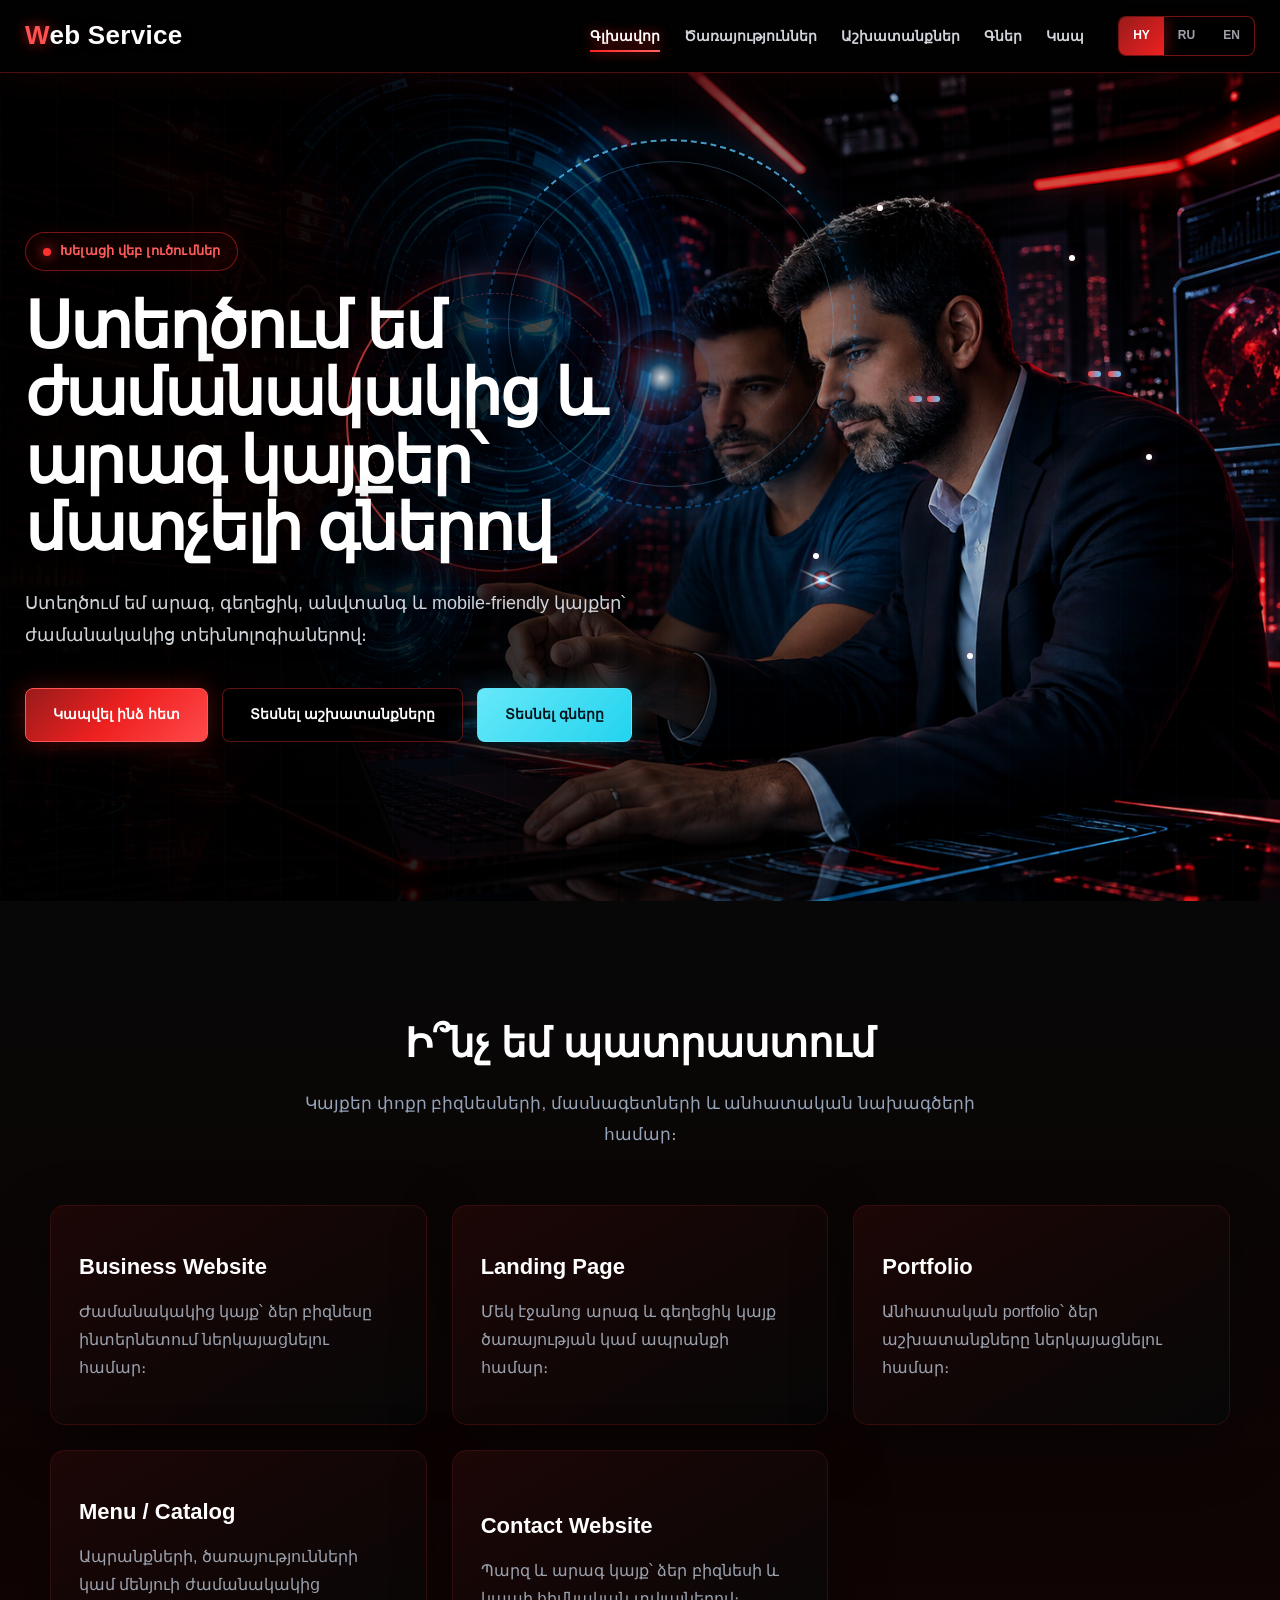
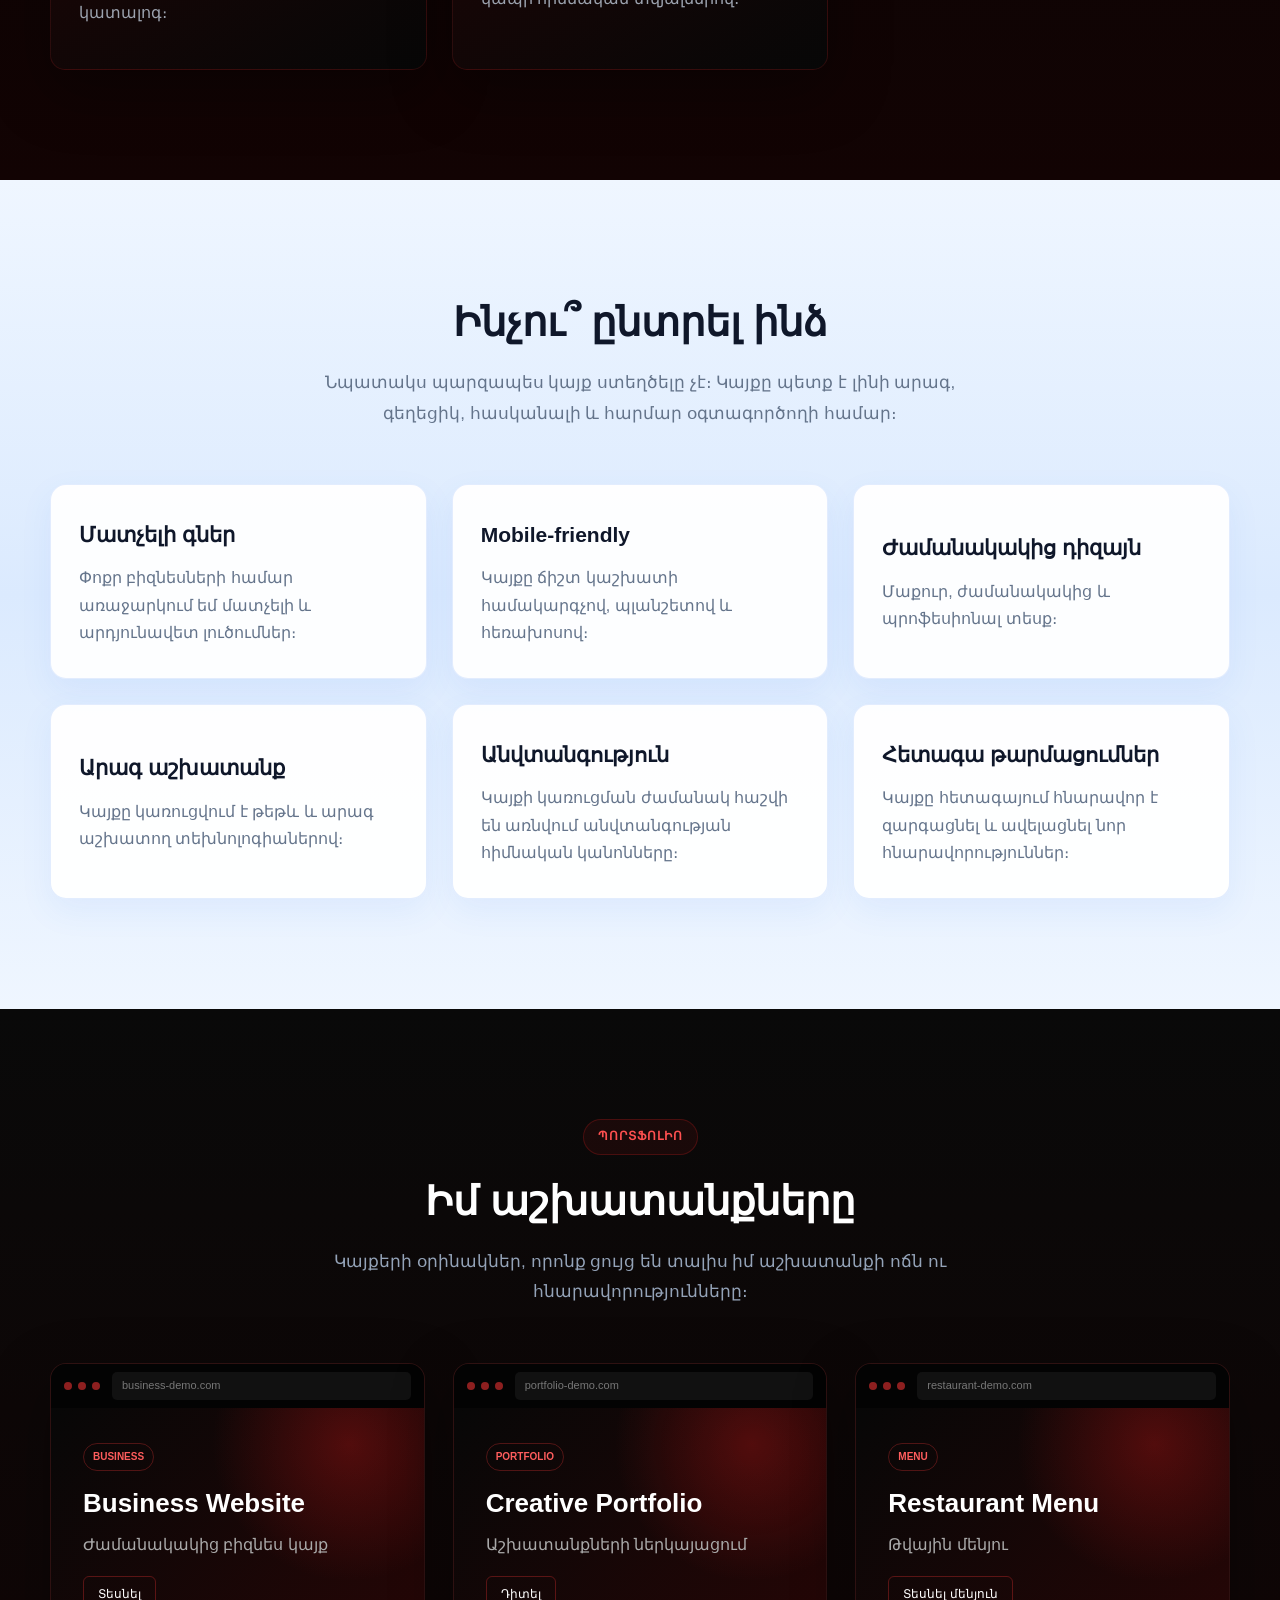
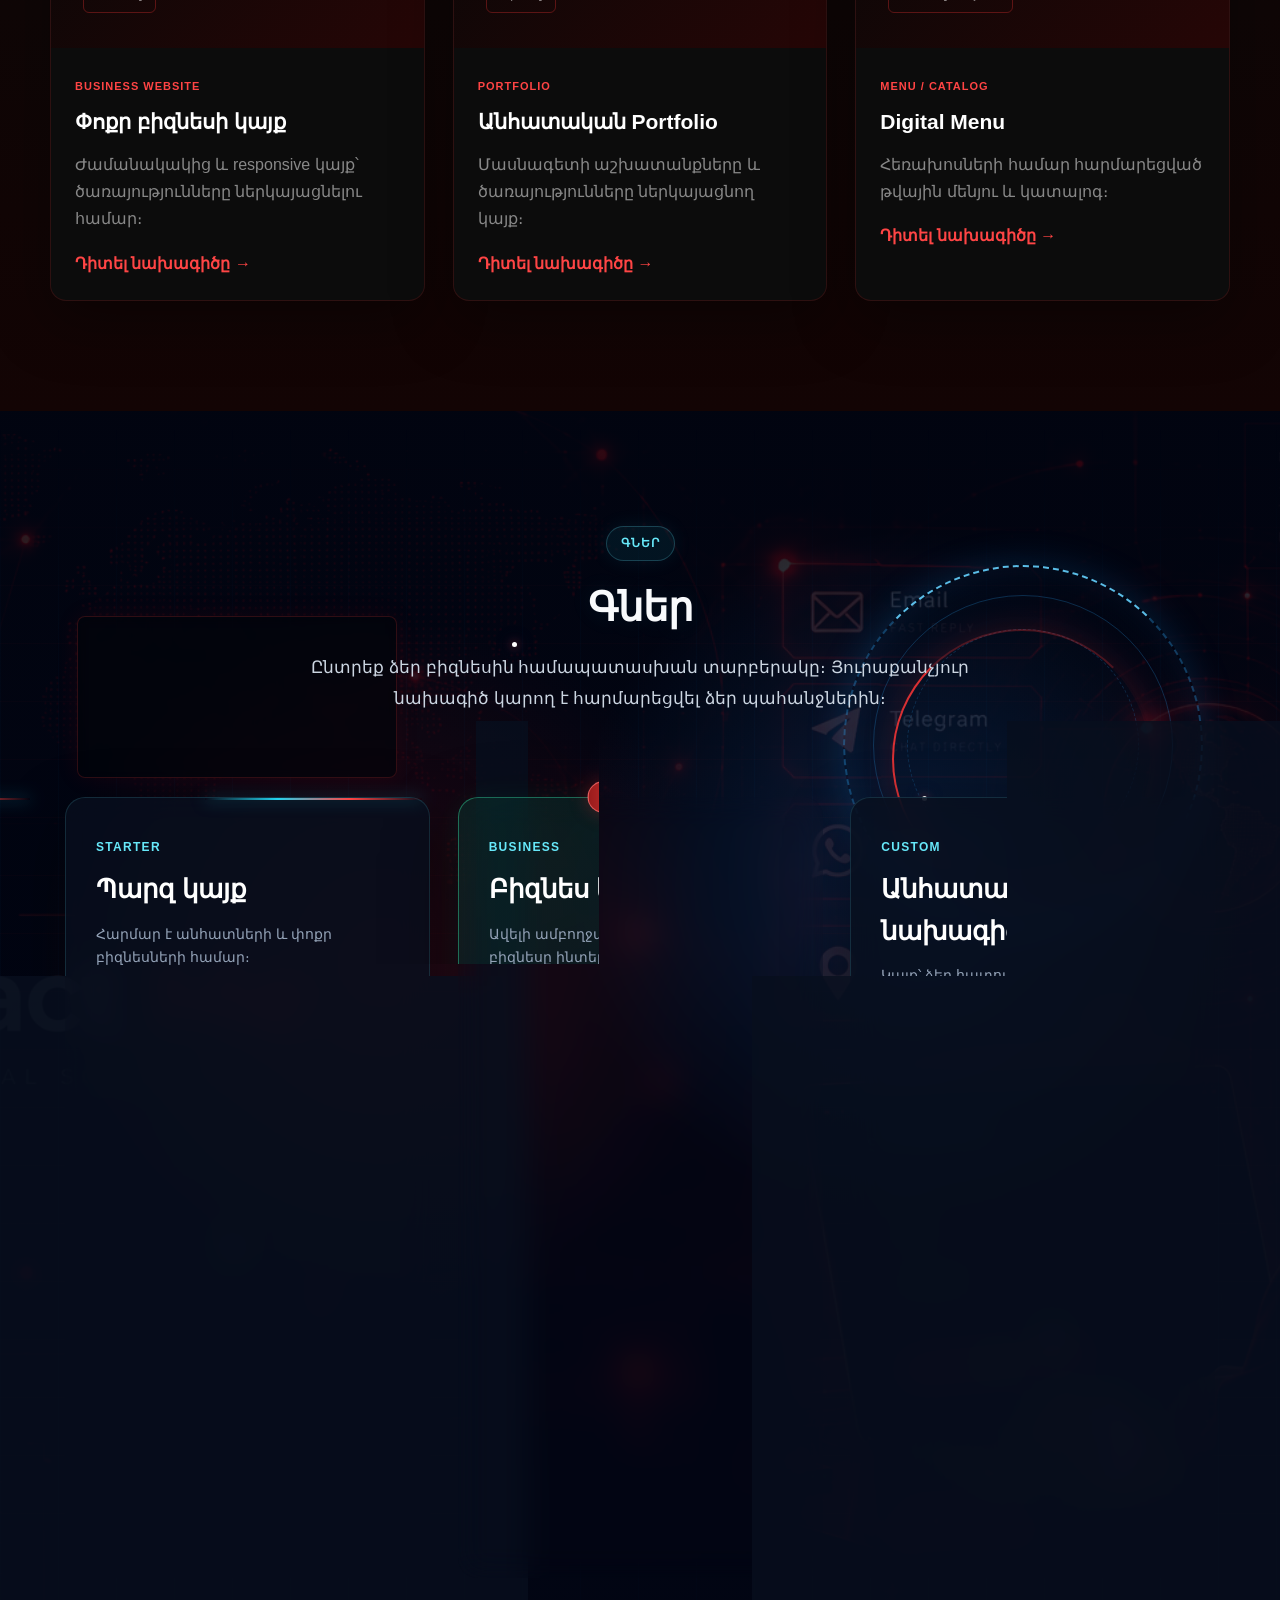
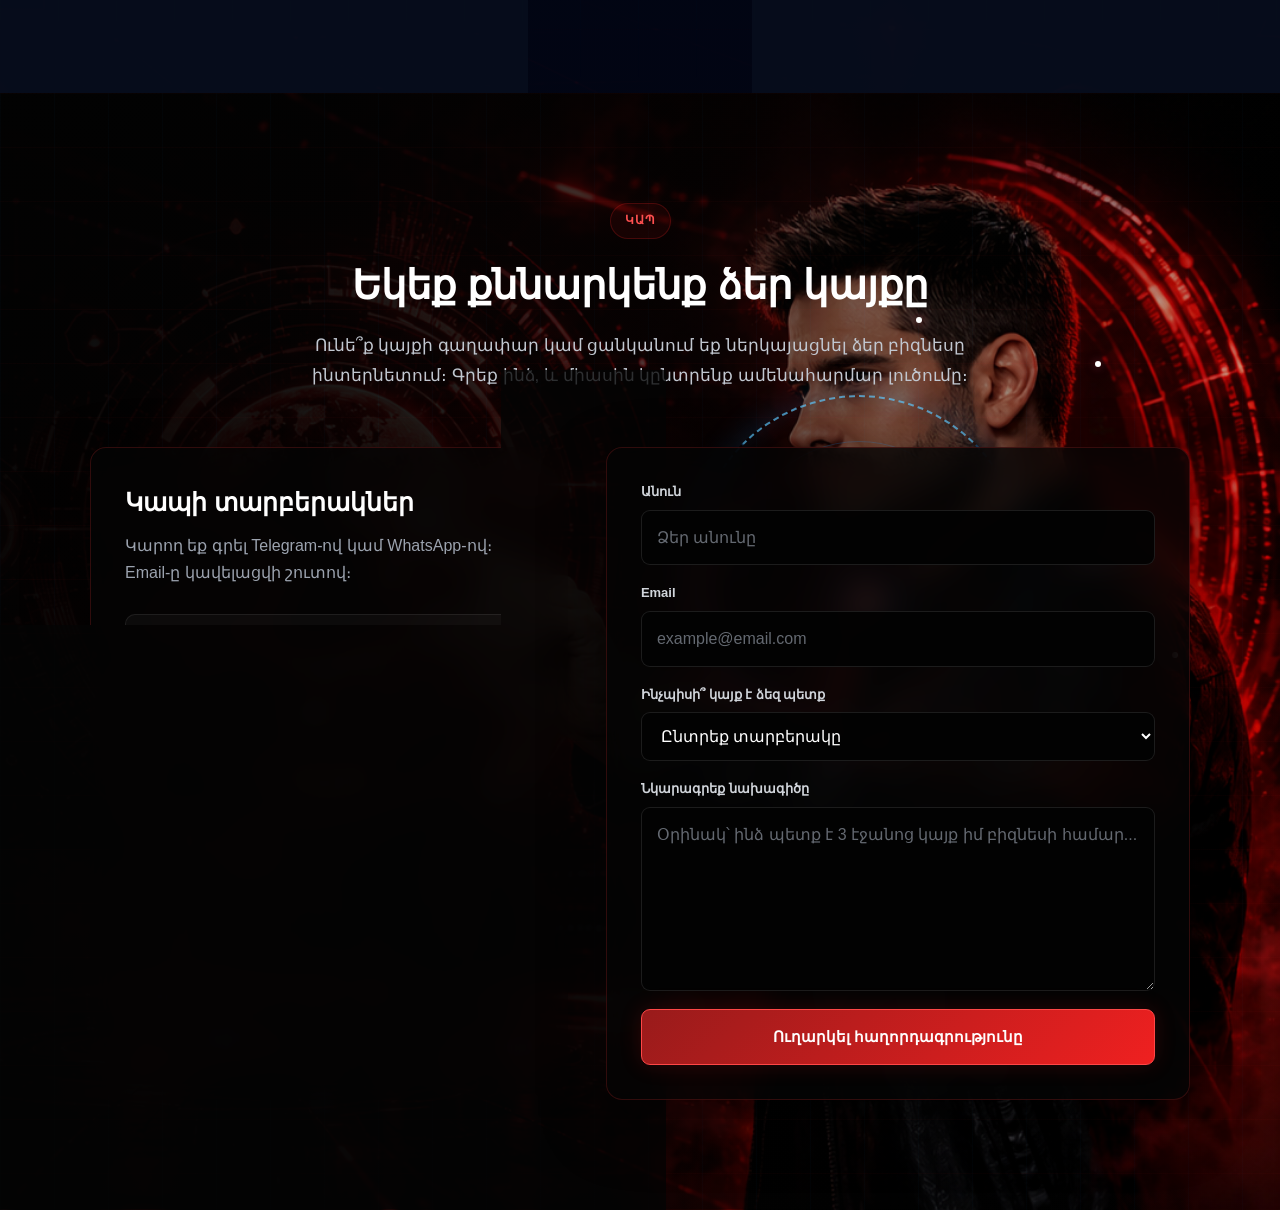
==== index.html @ 5316fc4b "Initial KNOWME website" ====
<!DOCTYPE html>
<html lang="hy">

<head>

    <meta charset="UTF-8">

    <meta
        name="viewport"
        content="width=device-width, initial-scale=1.0"
    >

    <meta
        name="description"
        content="Ստեղծում եմ ժամանակակից և արագ կայքեր՝ մատչելի գներով։"
    >

    <title>
        Web Service | Կայքերի պատրաստում
    </title>

    <link
        rel="stylesheet"
        href="style.css"
    >

</head>


<body>


<!-- =========================================================
     HEADER
========================================================= -->

<header>

    <nav>

        <!-- LOGO -->

        <h2>
            Web Service
        </h2>


        <!-- NAVIGATION -->

        <ul>

            <li>
                <a href="#home">
                    Գլխավոր
                </a>
            </li>

            <li>
                <a href="#services">
                    Ծառայություններ
                </a>
            </li>

            <li>
                <a href="#projects">
                    Աշխատանքներ
                </a>
            </li>

            <li>
                <a href="#prices">
                    Գներ
                </a>
            </li>

            <li>
                <a href="#contact">
                    Կապ
                </a>
            </li>

        </ul>


        <!-- LANGUAGE SWITCHER -->

        <div class="language-switcher">

            <button
                type="button"
                class="language-btn active"
                data-lang="hy"
            >
                HY
            </button>

            <button
                type="button"
                class="language-btn"
                data-lang="ru"
            >
                RU
            </button>

            <button
                type="button"
                class="language-btn"
                data-lang="en"
            >
                EN
            </button>

        </div>

    </nav>

</header>


<!-- =========================================================
     MAIN
========================================================= -->

<main>


    <!-- =====================================================
         HERO
    ====================================================== -->

    <section id="home">


        <!-- LIVE JARVIS EFFECTS -->

        <div
            class="hero-live-layer"
            aria-hidden="true"
        >

            <!-- ROTATING RINGS -->

            <div class="hero-ring-red"></div>

            <div class="hero-ring-blue"></div>

            <div class="hero-core"></div>


            <!-- EYE EFFECTS -->

            <span
                class="hero-eye eye-front-left"
            ></span>

            <span
                class="hero-eye eye-front-right"
            ></span>

            <span
                class="hero-eye eye-back-left"
            ></span>

            <span
                class="hero-eye eye-back-right"
            ></span>


            <!-- FINGER ENERGY -->

            <span
                class="hero-finger-spark"
            ></span>


            <!-- PARTICLES -->

            <span
                class="hero-particle particle-1"
            ></span>

            <span
                class="hero-particle particle-2"
            ></span>

            <span
                class="hero-particle particle-3"
            ></span>

            <span
                class="hero-particle particle-4"
            ></span>

            <span
                class="hero-particle particle-5"
            ></span>

        </div>


        <!-- HERO CONTENT -->

        <div class="hero-content">

            <div class="hero-text">

                <span class="hero-badge">
                    Խելացի վեբ լուծումներ
                </span>


                <h1>
                    Ստեղծում եմ ժամանակակից և արագ
                    կայքեր՝ մատչելի գներով
                </h1>


                <p>
                    Ստեղծում եմ արագ, գեղեցիկ,
                    անվտանգ և mobile-friendly կայքեր՝
                    ժամանակակից տեխնոլոգիաներով։
                </p>


                <div class="hero-buttons">

                    <a
                        href="#contact"
                        class="primary-button"
                    >
                        Կապվել ինձ հետ
                    </a>


                    <a
                        href="#projects"
                        class="secondary-button"
                    >
                        Տեսնել աշխատանքները
                    </a>


                    <!-- BONUS BUTTON -->

                    <a
                        href="#prices"
                        class="bonus-button"
                    >
                        Տեսնել գները
                    </a>

                </div>

            </div>

        </div>

    </section>


    <!-- =====================================================
         SERVICES
    ====================================================== -->

    <section id="services">

        <h2>
            Ի՞նչ եմ պատրաստում
        </h2>


        <p class="section-description">
            Կայքեր փոքր բիզնեսների,
            մասնագետների և անհատական
            նախագծերի համար։
        </p>


        <div class="services-container">


            <!-- BUSINESS -->

            <article class="service-card">

                <h3>
                    Business Website
                </h3>

                <p>
                    Ժամանակակից կայք՝ ձեր
                    բիզնեսը ինտերնետում
                    ներկայացնելու համար։
                </p>

            </article>


            <!-- LANDING -->

            <article class="service-card">

                <h3>
                    Landing Page
                </h3>

                <p>
                    Մեկ էջանոց արագ և գեղեցիկ
                    կայք ծառայության կամ
                    ապրանքի համար։
                </p>

            </article>


            <!-- PORTFOLIO -->

            <article class="service-card">

                <h3>
                    Portfolio
                </h3>

                <p>
                    Անհատական portfolio՝ ձեր
                    աշխատանքները ներկայացնելու
                    համար։
                </p>

            </article>


            <!-- CATALOG -->

            <article class="service-card">

                <h3>
                    Menu / Catalog
                </h3>

                <p>
                    Ապրանքների,
                    ծառայությունների կամ
                    մենյուի ժամանակակից կատալոգ։
                </p>

            </article>


            <!-- CONTACT WEBSITE -->

            <article class="service-card">

                <h3>
                    Contact Website
                </h3>

                <p>
                    Պարզ և արագ կայք՝ ձեր
                    բիզնեսի և կապի հիմնական
                    տվյալներով։
                </p>

            </article>

        </div>

    </section>


    <!-- =====================================================
         WHY ME
    ====================================================== -->

    <section id="why-me">

        <h2>
            Ինչու՞ ընտրել ինձ
        </h2>


        <p class="section-description">
            Նպատակս պարզապես կայք ստեղծելը չէ։
            Կայքը պետք է լինի արագ,
            գեղեցիկ, հասկանալի և հարմար
            օգտագործողի համար։
        </p>


        <div class="advantages-container">


            <article class="advantage-card">

                <h3>
                    Մատչելի գներ
                </h3>

                <p>
                    Փոքր բիզնեսների համար
                    առաջարկում եմ մատչելի և
                    արդյունավետ լուծումներ։
                </p>

            </article>


            <article class="advantage-card">

                <h3>
                    Mobile-friendly
                </h3>

                <p>
                    Կայքը ճիշտ կաշխատի
                    համակարգչով, պլանշետով
                    և հեռախոսով։
                </p>

            </article>


            <article class="advantage-card">

                <h3>
                    Ժամանակակից դիզայն
                </h3>

                <p>
                    Մաքուր, ժամանակակից և
                    պրոֆեսիոնալ տեսք։
                </p>

            </article>


            <article class="advantage-card">

                <h3>
                    Արագ աշխատանք
                </h3>

                <p>
                    Կայքը կառուցվում է
                    թեթև և արագ աշխատող
                    տեխնոլոգիաներով։
                </p>

            </article>


            <article class="advantage-card">

                <h3>
                    Անվտանգություն
                </h3>

                <p>
                    Կայքի կառուցման ժամանակ
                    հաշվի են առնվում
                    անվտանգության հիմնական կանոնները։
                </p>

            </article>


            <article class="advantage-card">

                <h3>
                    Հետագա թարմացումներ
                </h3>

                <p>
                    Կայքը հետագայում հնարավոր է
                    զարգացնել և ավելացնել
                    նոր հնարավորություններ։
                </p>

            </article>

        </div>

    </section>


    <!-- =====================================================
         PROJECTS
    ====================================================== -->

    <section id="projects">


        <!-- PROJECT HEADER -->

        <div class="projects-header">

            <span class="section-badge">
                Portfolio
            </span>


            <h2>
                Իմ աշխատանքները
            </h2>


            <p class="section-description">
                Կայքերի օրինակներ, որոնք ցույց են տալիս
                իմ աշխատանքի ոճն ու հնարավորությունները։
            </p>

        </div>


        <!-- PROJECT CARDS -->

        <div class="projects-container">


            <!-- =================================================
                 PROJECT 1
            ================================================== -->

            <article class="project-card">

                <div class="browser-window">

                    <div class="browser-top">

                        <div class="browser-dots">

                            <span></span>
                            <span></span>
                            <span></span>

                        </div>


                        <div class="browser-address">
                            business-demo.com
                        </div>

                    </div>


                    <div
                        class="project-preview preview-business"
                    >

                        <span class="preview-label">
                            BUSINESS
                        </span>

                        <h3>
                            Business Website
                        </h3>

                        <p>
                            Modern company website
                        </p>

                        <div class="fake-button">
                            Learn More
                        </div>

                    </div>

                </div>


                <div class="project-info">

                    <span class="project-type">
                        Business Website
                    </span>

                    <h3>
                        Փոքր բիզնեսի կայք
                    </h3>

                    <p>
                        Ժամանակակից և responsive կայք՝
                        ծառայությունները ներկայացնելու համար։
                    </p>

                    <a
                        href="#"
                        class="project-link"
                    >
                        Դիտել նախագիծը →
                    </a>

                </div>

            </article>


            <!-- =================================================
                 PROJECT 2
            ================================================== -->

            <article class="project-card">

                <div class="browser-window">

                    <div class="browser-top">

                        <div class="browser-dots">

                            <span></span>
                            <span></span>
                            <span></span>

                        </div>


                        <div class="browser-address">
                            portfolio-demo.com
                        </div>

                    </div>


                    <div
                        class="project-preview preview-portfolio"
                    >

                        <span class="preview-label">
                            PORTFOLIO
                        </span>

                        <h3>
                            Creative Portfolio
                        </h3>

                        <p>
                            Personal work showcase
                        </p>

                        <div class="fake-button">
                            View Work
                        </div>

                    </div>

                </div>


                <div class="project-info">

                    <span class="project-type">
                        Portfolio
                    </span>

                    <h3>
                        Անհատական Portfolio
                    </h3>

                    <p>
                        Մասնագետի աշխատանքները և
                        ծառայությունները ներկայացնող կայք։
                    </p>

                    <a
                        href="#"
                        class="project-link"
                    >
                        Դիտել նախագիծը →
                    </a>

                </div>

            </article>


            <!-- =================================================
                 PROJECT 3
            ================================================== -->

            <article class="project-card">

                <div class="browser-window">

                    <div class="browser-top">

                        <div class="browser-dots">

                            <span></span>
                            <span></span>
                            <span></span>

                        </div>


                        <div class="browser-address">
                            restaurant-demo.com
                        </div>

                    </div>


                    <div
                        class="project-preview preview-menu"
                    >

                        <span class="preview-label">
                            MENU
                        </span>

                        <h3>
                            Restaurant Menu
                        </h3>

                        <p>
                            Digital menu
                        </p>

                        <div class="fake-button">
                            View Menu
                        </div>

                    </div>

                </div>


                <div class="project-info">

                    <span class="project-type">
                        Menu / Catalog
                    </span>

                    <h3>
                        Digital Menu
                    </h3>

                    <p>
                        Հեռախոսների համար
                        հարմարեցված թվային մենյու
                        և կատալոգ։
                    </p>

                    <a
                        href="#"
                        class="project-link"
                    >
                        Դիտել նախագիծը →
                    </a>

                </div>

            </article>

        </div>

    </section>


    <!-- =====================================================
         PRICES
    ====================================================== -->

    <section id="prices">


        <!-- LIVE PRICES BACKGROUND -->

        <div
            class="prices-live-layer"
            aria-hidden="true"
        >


            <!-- HUD RINGS -->

            <div
                class="prices-hud-ring ring-one"
            ></div>

            <div
                class="prices-hud-ring ring-two"
            ></div>


            <!-- LIVE TERMINAL -->

            <div class="prices-code-screen">

                <span>
                    const project = "website";
                </span>

                <span>
                    design.initialize();
                </span>

                <span>
                    security.check();
                </span>

                <span>
                    performance.optimize();
                </span>

                <span>
                    deploy.production();
                </span>

            </div>


            <!-- PARTICLES -->

            <span
                class="prices-dot pd-1"
            ></span>

            <span
                class="prices-dot pd-2"
            ></span>

            <span
                class="prices-dot pd-3"
            ></span>

            <span
                class="prices-dot pd-4"
            ></span>

        </div>


        <!-- PRICE HEADER -->

        <div class="prices-header">

            <span class="section-badge">
                Pricing
            </span>


            <h2>
                Գներ
            </h2>


            <p class="section-description">
                Ընտրեք ձեր բիզնեսին
                համապատասխան տարբերակը։
                Յուրաքանչյուր նախագիծ կարող է
                հարմարեցվել ձեր պահանջներին։
            </p>

        </div>


        <!-- PRICE CARDS -->

        <div class="prices-container">


            <!-- =================================================
                 STARTER
            ================================================== -->

            <article class="price-card">

                <div class="price-card-top">

                    <span class="price-plan">
                        Starter
                    </span>


                    <h3>
                        Պարզ կայք
                    </h3>


                    <p>
                        Հարմար է անհատների և
                        փոքր բիզնեսների համար։
                    </p>

                </div>


                <div class="price">

                    <span class="price-from">
                        սկսած
                    </span>

                    <strong>
                        35,000֏
                    </strong>

                </div>


                <ul class="price-features">

                    <li>
                        ✓ 1 էջանոց կայք
                    </li>

                    <li>
                        ✓ Ժամանակակից դիզայն
                    </li>

                    <li>
                        ✓ Mobile-friendly
                    </li>

                    <li>
                        ✓ Contact information
                    </li>

                    <li>
                        ✓ Արագ loading
                    </li>

                    <li>
                        ✓ Basic SEO
                    </li>

                </ul>


                <a
                    href="#contact"
                    class="price-button"
                >
                    Պատվիրել
                </a>

            </article>


            <!-- =================================================
                 BUSINESS
            ================================================== -->

            <article
                class="price-card featured-price"
            >

                <div class="recommended-badge">
                    Առաջարկվող
                </div>


                <div class="price-card-top">

                    <span class="price-plan">
                        Business
                    </span>


                    <h3>
                        Բիզնես կայք
                    </h3>


                    <p>
                        Ավելի ամբողջական լուծում՝
                        ձեր բիզնեսը ինտերնետում
                        ներկայացնելու համար։
                    </p>

                </div>


                <div class="price">

                    <span class="price-from">
                        սկսած
                    </span>

                    <strong>
                        70,000֏
                    </strong>

                </div>


                <ul class="price-features">

                    <li>
                        ✓ Մինչև 5 էջ
                    </li>

                    <li>
                        ✓ Responsive design
                    </li>

                    <li>
                        ✓ Ծառայությունների բաժին
                    </li>

                    <li>
                        ✓ Portfolio / Gallery
                    </li>

                    <li>
                        ✓ Contact section
                    </li>

                    <li>
                        ✓ SEO հիմունքներ
                    </li>

                    <li>
                        ✓ Basic security setup
                    </li>

                    <li>
                        ✓ Հետագա փոքր թարմացումներ
                    </li>

                </ul>


                <a
                    href="#contact"
                    class="price-button featured-button"
                >
                    Ընտրել Business
                </a>

            </article>


            <!-- =================================================
                 CUSTOM
            ================================================== -->

            <article class="price-card">

                <div class="price-card-top">

                    <span class="price-plan">
                        Custom
                    </span>


                    <h3>
                        Անհատական նախագիծ
                    </h3>


                    <p>
                        Կայք՝ ձեր հատուկ պահանջներին
                        համապատասխան։
                    </p>

                </div>


                <div class="price custom-price">

                    <strong>
                        Պայմանագրային
                    </strong>

                </div>


                <ul class="price-features">

                    <li>
                        ✓ Անհատական դիզայն
                    </li>

                    <li>
                        ✓ Բազմաթիվ էջեր
                    </li>

                    <li>
                        ✓ Custom functionality
                    </li>

                    <li>
                        ✓ Forms
                    </li>

                    <li>
                        ✓ API integration
                    </li>

                    <li>
                        ✓ Backend-ի հնարավորություն
                    </li>

                    <li>
                        ✓ Հետագա զարգացում
                    </li>

                </ul>


                <a
                    href="#contact"
                    class="price-button"
                >
                    Քննարկել նախագիծը
                </a>

            </article>

        </div>

    </section>


    <!-- =====================================================
         CONTACT
    ====================================================== -->

    <section id="contact">


        <!-- LIVE CONTACT EFFECTS -->

        <div
            class="contact-live-layer"
            aria-hidden="true"
        >


            <!-- RINGS -->

            <div
                class="contact-ring contact-ring-red"
            ></div>

            <div
                class="contact-ring contact-ring-blue"
            ></div>


            <div class="contact-core"></div>


            <!-- EYES -->

            <span
                class="contact-eye contact-eye-left"
            ></span>

            <span
                class="contact-eye contact-eye-right"
            ></span>


            <!-- FINGER -->

            <span
                class="contact-finger-spark"
            ></span>


            <!-- PARTICLES -->

            <span
                class="contact-particle cp-1"
            ></span>

            <span
                class="contact-particle cp-2"
            ></span>

            <span
                class="contact-particle cp-3"
            ></span>

            <span
                class="contact-particle cp-4"
            ></span>

        </div>


        <!-- CONTACT HEADER -->

        <div class="contact-header">

            <span class="section-badge">
                Contact
            </span>


            <h2>
                Եկեք քննարկենք ձեր կայքը
            </h2>


            <p class="section-description">
                Ունե՞ք կայքի գաղափար կամ
                ցանկանում եք ներկայացնել ձեր
                բիզնեսը ինտերնետում։
                Գրեք ինձ, և միասին կընտրենք
                ամենահարմար լուծումը։
            </p>

        </div>


        <!-- CONTACT CONTENT -->

        <div class="contact-container">


            <!-- =================================================
                 LEFT SIDE
            ================================================== -->

            <div class="contact-info">

                <h3>
                    Կապի տարբերակներ
                </h3>


                <p class="contact-intro">
                    Կարող եք գրել Telegram-ով։
                    WhatsApp-ը և Email-ը
                    կավելացվեն շուտով։
                </p>


                <!-- TELEGRAM -->

                <a
                    href="https://t.me/Prosto_unique"
                    class="contact-method"
                    target="_blank"
                    rel="noopener noreferrer"
                >

                    <div
                        class="contact-icon telegram-icon"
                    >

                        <svg
                            viewBox="0 0 24 24"
                            aria-hidden="true"
                        >

                            <path
                                d="M21.8 3.5L18.5 20c-.2 1.2-.9 1.5-1.9.9l-5-3.7-2.4 2.3c-.3.3-.5.5-1 .5l.4-5.1 9.3-8.4c.4-.4-.1-.6-.6-.2L5.8 13.5.9 12c-1.1-.3-1.1-1.1.2-1.6L20.3 3c.9-.3 1.7.2 1.5.5z"
                            ></path>

                        </svg>

                    </div>


                    <div>

                        <span>
                            Telegram
                        </span>

                        <strong>
                            @Prosto_unique
                        </strong>

                    </div>

                </a>


                <!-- WHATSAPP -->

                <a
    href="https://wa.me/37498400729"
    class="contact-method"
    target="_blank"
    rel="noopener noreferrer"
>

    <div class="contact-icon whatsapp-icon">

        <svg
            viewBox="0 0 24 24"
            aria-hidden="true"
        >
            <path
                d="M12 2a10 10 0 0 0-8.5 15.3L2 22l4.8-1.5A10 10 0 1 0 12 2zm0 18.2a8.1 8.1 0 0 1-4.1-1.1l-.3-.2-2.9.9.9-2.8-.2-.3A8.2 8.2 0 1 1 12 20.2zm4.5-6.1c-.2-.1-1.5-.7-1.7-.8-.2-.1-.4-.1-.6.1-.2.2-.6.8-.8 1-.1.2-.3.2-.5.1-1.3-.7-2.2-1.2-3.1-2.7-.2-.3.2-.3.6-1.1.1-.2 0-.4 0-.5 0-.1-.6-1.5-.9-2-.2-.5-.5-.4-.6-.4h-.5c-.2 0-.5.1-.7.3-.2.2-.9.9-.9 2.2s.9 2.5 1 2.7c.1.2 1.8 2.8 4.4 3.9.6.3 1.1.4 1.5.5.6.2 1.2.2 1.6.1.5-.1 1.5-.6 1.7-1.2.2-.6.2-1.1.1-1.2-.1-.2-.3-.2-.6-.3z"
            ></path>
        </svg>

    </div>

    <div>

        <span>
            WhatsApp
        </span>

        <strong>
            Գրել WhatsApp-ով
        </strong>

    </div>

</a>

                <!-- EMAIL -->

                <div class="contact-method">

                    <div class="contact-icon">
                        @
                    </div>


                    <div>

                        <span>
                            Email
                        </span>

                        <strong>
                            Կավելացվի շուտով
                        </strong>

                    </div>

                </div>


                <!-- STATUS -->

                <div class="contact-status">

                    <span></span>

                    Բաց եմ նոր նախագծերի համար

                </div>

            </div>


            <!-- =================================================
                 RIGHT SIDE / FORM
            ================================================== -->

            <div class="contact-form-wrapper">

                <form
                    name="contact"
                    method="POST"
                    data-netlify="true"
                    netlify-honeypot="bot-field"
                    class="contact-form"
                >


                    <!-- NETLIFY FORM NAME -->

                    <input
                        type="hidden"
                        name="form-name"
                        value="contact"
                    >


                    <!-- BOT FIELD -->

                    <p class="hidden-field">

                        <label>

                            Եթե մարդ եք,
                            այս դաշտը մի լրացրեք

                            <input
                                name="bot-field"
                                type="text"
                                autocomplete="off"
                            >

                        </label>

                    </p>


                    <!-- NAME -->

                    <div class="form-group">

                        <label for="name">
                            Անուն
                        </label>

                        <input
                            id="name"
                            type="text"
                            name="name"
                            placeholder="Ձեր անունը"
                            autocomplete="name"
                            required
                        >

                    </div>


                    <!-- EMAIL -->

                    <div class="form-group">

                        <label for="email">
                            Email
                        </label>

                        <input
                            id="email"
                            type="email"
                            name="email"
                            placeholder="example@email.com"
                            autocomplete="email"
                            required
                        >

                    </div>


                    <!-- SERVICE -->

                    <div class="form-group">

                        <label for="service">
                            Ինչպիսի՞ կայք է ձեզ պետք
                        </label>


                        <select
                            id="service"
                            name="service"
                            required
                        >

                            <option
                                value=""
                                selected
                                disabled
                            >
                                Ընտրեք տարբերակը
                            </option>


                            <option value="landing">
                                Landing Page
                            </option>


                            <option value="business">
                                Business Website
                            </option>


                            <option value="portfolio">
                                Portfolio
                            </option>


                            <option value="catalog">
                                Menu / Catalog
                            </option>


                            <option value="custom">
                                Custom Project
                            </option>

                        </select>

                    </div>


                    <!-- MESSAGE -->

                    <div class="form-group">

                        <label for="message">
                            Նկարագրեք նախագիծը
                        </label>


                        <textarea
                            id="message"
                            name="message"
                            rows="6"
                            placeholder="Օրինակ՝ ինձ պետք է 3 էջանոց կայք իմ բիզնեսի համար..."
                            required
                        ></textarea>

                    </div>


                    <!-- SUBMIT -->

                    <button
                        type="submit"
                        class="contact-submit"
                    >
                        Ուղարկել հաղորդագրությունը
                    </button>

                </form>

            </div>

        </div>

    </section>


</main>


<!-- =========================================================
     JAVASCRIPT
========================================================= -->

<script src="script.js"></script>


</body>
</html>
---- style.css ----
/* =========================================================
   01. ROOT
========================================================= */

:root {
    --black: #020202;
    --black-soft: #070707;

    --dark-red: #160303;

    --red: #ef2020;
    --red-light: #ff5252;
    --red-dark: #991b1b;

    --blue: #179cff;
    --blue-light: #5cc8ff;

    --cyan: #22d3ee;
    --green: #34d399;

    --white: #ffffff;

    --text-light: #d1d5db;
    --text-muted: #94a3b8;

    --shadow-dark:
        0 20px 60px rgba(0, 0, 0, 0.35);

    --shadow-red:
        0 0 30px rgba(255, 30, 30, 0.18);

    --shadow-blue:
        0 0 30px rgba(23, 156, 255, 0.18);
}


/* =========================================================
   02. RESET
========================================================= */

* {
    margin: 0;
    padding: 0;

    box-sizing: border-box;
}


html {
    scroll-behavior: smooth;
}


body {
    min-height: 100vh;

    overflow-x: hidden;

    font-family:
        Arial,
        Helvetica,
        sans-serif;

    color: var(--white);

    background: var(--black);

    line-height: 1.6;
}


img {
    max-width: 100%;

    display: block;
}


button,
input,
select,
textarea {
    font: inherit;
}


button,
a {
    -webkit-tap-highlight-color:
        transparent;
}


::selection {
    color: white;

    background: var(--red);
}


/* Եթե հին HTML-ից մնացել են,
   այլևս չեն երևա */

.tech-background,
.hero-visual-v2,
.person-v2,
.brain-v2 {
    display: none !important;
}


/* =========================================================
   03. HEADER
========================================================= */

header {
    position: sticky;

    top: 0;

    z-index: 5000;

    background:
        rgba(2, 2, 2, 0.94);

    backdrop-filter:
        blur(18px);

    -webkit-backdrop-filter:
        blur(18px);

    border-bottom:
        1px solid
        rgba(255, 40, 40, 0.30);

    box-shadow:
        0 8px 35px
        rgba(255, 0, 0, 0.06);
}


nav {
    width: 100%;

    max-width: 1280px;

    min-height: 72px;

    margin: 0 auto;

    padding:
        0 25px;

    display: flex;

    align-items: center;

    gap: 24px;
}


/* =========================================================
   04. LOGO
========================================================= */

nav h2 {
    margin-right: auto;

    color: white;

    font-size: 26px;

    font-weight: 900;

    letter-spacing: 0.3px;

    text-shadow:
        0 0 20px
        rgba(255, 40, 40, 0.08);
}


nav h2::first-letter {
    color: var(--red-light);

    text-shadow:
        0 0 14px
        rgba(255, 40, 40, 0.70);
}


/* =========================================================
   05. NAVIGATION
========================================================= */

nav ul {
    display: flex;

    align-items: center;

    gap: 24px;

    list-style: none;
}


nav a {
    position: relative;

    color: #d1d5db;

    text-decoration: none;

    font-size: 14px;

    font-weight: 700;

    transition:
        color 0.3s ease,
        text-shadow 0.3s ease;
}


nav ul a::after {
    content: "";

    position: absolute;

    left: 0;
    bottom: -8px;

    width: 0;
    height: 2px;

    background:
        linear-gradient(
            90deg,
            #ff2020,
            #ff6464
        );

    box-shadow:
        0 0 12px #ff2020;

    transition:
        width 0.3s ease;
}


nav ul a:hover {
    color: white;

    text-shadow:
        0 0 12px
        rgba(255, 40, 40, 0.55);
}


nav ul a:hover::after {
    width: 100%;
}


/* =========================================================
   06. LANGUAGE SWITCHER
========================================================= */

.language-switcher {
    display: flex;

    align-items: center;

    margin-left: 10px;

    overflow: hidden;

    background:
        rgba(0, 0, 0, 0.65);

    border:
        1px solid
        rgba(255, 40, 40, 0.45);

    border-radius: 8px;

    box-shadow:
        0 0 15px
        rgba(255, 0, 0, 0.06);
}


.language-btn {
    min-width: 45px;

    padding:
        9px 12px;

    border: none;

    cursor: pointer;

    color: #a1a1aa;

    background: transparent;

    font-size: 12px;

    font-weight: 900;

    transition:
        color 0.3s ease,
        background 0.3s ease,
        box-shadow 0.3s ease;
}


.language-btn:hover {
    color: white;

    background:
        rgba(255, 30, 30, 0.10);
}


.language-btn.active {
    color: white;

    background:
        linear-gradient(
            135deg,
            #991b1b,
            #ef2020
        );

    box-shadow:
        0 0 18px
        rgba(239, 32, 32, 0.45);
}


/* =========================================================
   07. HERO
========================================================= */

#home {
    --hero-move-x: 0px;
    --hero-move-y: 0px;

    position: relative;

    min-height:
        calc(100vh - 72px);

    display: flex;

    align-items: center;

    overflow: hidden;

    padding:
        95px 25px;

    background-image:

        linear-gradient(
            90deg,
            rgba(0, 0, 0, 0.98) 0%,
            rgba(0, 0, 0, 0.93) 27%,
            rgba(0, 0, 0, 0.65) 48%,
            rgba(0, 0, 0, 0.20) 72%,
            rgba(0, 0, 0, 0.07) 100%
        ),

        url("images/jarvis-hero.png");

    background-size: cover;

    background-repeat: no-repeat;

    background-position:
        calc(100% + var(--hero-move-x))
        calc(50% + var(--hero-move-y));

    transition:
        background-position
        0.18s ease-out;
}


/* HUD GRID */

#home::before {
    content: "";

    position: absolute;

    inset: 0;

    z-index: 1;

    pointer-events: none;

    background-image:

        linear-gradient(
            rgba(255, 35, 35, 0.025) 1px,
            transparent 1px
        ),

        linear-gradient(
            90deg,
            rgba(23, 156, 255, 0.020) 1px,
            transparent 1px
        );

    background-size:
        56px 56px;

    animation:
        heroGridMove
        18s linear infinite;
}


/* HERO SCANNER */

#home::after {
    content: "";

    position: absolute;

    z-index: 2;

    top: -170px;
    left: 0;

    width: 100%;
    height: 150px;

    pointer-events: none;

    background:
        linear-gradient(
            transparent,
            rgba(255, 35, 35, 0.08),
            transparent
        );

    filter:
        blur(13px);

    animation:
        heroScanner
        9s linear infinite;
}


/* =========================================================
   08. HERO CONTENT
========================================================= */

.hero-content {
    position: relative;

    z-index: 30;

    width: 100%;

    max-width: 1280px;

    margin: 0 auto;
}


.hero-text {
    position: relative;

    z-index: 50;

    width: 52%;

    max-width: 690px;

    animation:
        heroTextEnter
        0.9s ease both;
}


/* =========================================================
   09. HERO BADGE
========================================================= */

.hero-badge {
    display: inline-flex;

    align-items: center;

    gap: 9px;

    margin-bottom: 22px;

    padding:
        8px 17px;

    color: #ff5c5c;

    background:
        rgba(120, 0, 0, 0.13);

    border:
        1px solid
        rgba(255, 50, 50, 0.42);

    border-radius: 50px;

    font-size: 13px;

    font-weight: 900;

    letter-spacing: 0.2px;

    box-shadow:
        0 0 18px
        rgba(255, 0, 0, 0.08);
}


.hero-badge::before {
    content: "";

    width: 8px;
    height: 8px;

    border-radius: 50%;

    background: #ff3030;

    box-shadow:
        0 0 12px #ff3030;

    animation:
        badgePulse
        1.7s ease-in-out infinite;
}


/* =========================================================
   10. HERO TEXT
========================================================= */

.hero-text h1 {
    margin-bottom: 25px;

    color: white;

    font-size:
        clamp(42px, 5vw, 70px);

    line-height: 1.05;

    letter-spacing: -2px;

    text-shadow:
        0 10px 35px
        rgba(0, 0, 0, 0.78);
}


.hero-text p {
    max-width: 620px;

    margin-bottom: 36px;

    color: #d1d5db;

    font-size: 18px;

    line-height: 1.8;

    text-shadow:
        0 3px 15px
        rgba(0, 0, 0, 0.60);
}


/* =========================================================
   11. HERO BUTTONS
========================================================= */

.hero-buttons {
    display: flex;

    flex-wrap: wrap;

    gap: 14px;
}


.primary-button,
.secondary-button,
.bonus-button {
    position: relative;

    overflow: hidden;

    min-height: 54px;

    padding:
        0 27px;

    display: inline-flex;

    align-items: center;

    justify-content: center;

    border-radius: 8px;

    text-decoration: none;

    font-size: 14px;

    font-weight: 900;

    transition:
        transform 0.3s ease,
        background 0.3s ease,
        box-shadow 0.3s ease;
}


/* PRIMARY */

.primary-button {
    color: white;

    background:
        linear-gradient(
            135deg,
            #991b1b,
            #ef2020,
            #ff4a4a
        );

    border:
        1px solid
        #ff5757;

    box-shadow:
        0 0 24px
        rgba(255, 30, 30, 0.30);
}


.primary-button:hover {
    transform:
        translateY(-4px);

    box-shadow:
        0 0 42px
        rgba(255, 30, 30, 0.55);
}


.primary-button::before {
    content: "";

    position: absolute;

    top: -50%;
    left: -110px;

    width: 65px;
    height: 200%;

    background:
        rgba(255, 255, 255, 0.20);

    transform:
        rotate(25deg);

    transition:
        left 0.55s ease;
}


.primary-button:hover::before {
    left: 120%;
}


/* SECONDARY */

.secondary-button {
    color: white;

    background:
        rgba(0, 0, 0, 0.68);

    border:
        1px solid
        rgba(255, 55, 55, 0.36);

    backdrop-filter:
        blur(10px);
}


.secondary-button:hover {
    transform:
        translateY(-4px);

    background:
        rgba(100, 0, 0, 0.20);

    box-shadow:
        0 0 25px
        rgba(255, 0, 0, 0.18);
}


/* BONUS BUTTON */

.bonus-button {
    color: #04131c;

    background:
        linear-gradient(
            135deg,
            #67e8f9,
            #22d3ee
        );

    border:
        1px solid
        rgba(103, 232, 249, 0.55);

    box-shadow:
        0 0 25px
        rgba(34, 211, 238, 0.20);
}


.bonus-button:hover {
    transform:
        translateY(-4px)
        scale(1.02);

    box-shadow:
        0 0 38px
        rgba(34, 211, 238, 0.40);
}


/* =========================================================
   12. HERO LIVE ANIMATION LAYER
========================================================= */

.hero-live-layer {
    position: absolute;

    inset: 0;

    z-index: 15;

    pointer-events: none;

    animation:
        heroLiveFloat
        6s ease-in-out infinite;
}


/* RED ROTATING RING */

.hero-ring-red {
    position: absolute;

    top: 24%;
    left: 27%;

    width: 300px;
    height: 300px;

    border-radius: 50%;

    border:
        2px solid
        rgba(255, 55, 55, 0.34);

    border-left-color:
        rgba(255, 80, 80, 0.80);

    border-right-color:
        rgba(255, 40, 40, 0.08);

    box-shadow:
        0 0 30px
        rgba(255, 30, 30, 0.16),

        inset 0 0 30px
        rgba(255, 30, 30, 0.08);

    animation:
        spinClockwise
        13s linear infinite;
}


.hero-ring-red::before {
    content: "";

    position: absolute;

    inset: 19px;

    border-radius: 50%;

    border:
        1px dashed
        rgba(255, 80, 80, 0.34);
}


.hero-ring-red::after {
    content: "";

    position: absolute;

    inset: 44px;

    border-radius: 50%;

    border:
        1px solid
        rgba(255, 80, 80, 0.18);
}


/* BLUE ROTATING RING */

.hero-ring-blue {
    position: absolute;

    top: 8%;
    left: 38%;

    width: 370px;
    height: 370px;

    border-radius: 50%;

    border:
        2px dashed
        rgba(23, 156, 255, 0.38);

    border-top-color:
        rgba(92, 200, 255, 0.78);

    box-shadow:
        0 0 38px
        rgba(23, 156, 255, 0.18),

        inset 0 0 28px
        rgba(23, 156, 255, 0.09);

    animation:
        spinCounter
        17s linear infinite;
}


.hero-ring-blue::before {
    content: "";

    position: absolute;

    inset: 20px;

    border-radius: 50%;

    border:
        1px solid
        rgba(92, 200, 255, 0.28);
}


.hero-ring-blue::after {
    content: "";

    position: absolute;

    inset: 54px;

    border-radius: 50%;

    border:
        1px dashed
        rgba(23, 156, 255, 0.22);
}


/* CORE */

.hero-core {
    position: absolute;

    top: 31%;
    left: 48%;

    width: 95px;
    height: 95px;

    border-radius: 50%;

    background:
        radial-gradient(
            circle,
            rgba(255, 255, 255, 0.82),
            rgba(53, 180, 255, 0.32) 22%,
            rgba(255, 40, 40, 0.14) 48%,
            transparent 72%
        );

    box-shadow:
        0 0 28px
        rgba(23, 156, 255, 0.36),

        0 0 55px
        rgba(255, 30, 30, 0.18);

    animation:
        corePulse
        2.3s ease-in-out infinite;
}


/* =========================================================
   13. EYE GLOW
========================================================= */

.hero-eye {
    position: absolute;

    width: 13px;
    height: 6px;

    border-radius: 10px;

    background:
        linear-gradient(
            90deg,
            #ff4545,
            #5cc8ff
        );

    box-shadow:
        0 0 9px
        rgba(255, 60, 60, 0.60),

        0 0 17px
        rgba(23, 156, 255, 0.50);

    animation:
        eyeGlow
        2.8s ease-in-out infinite;
}


/*
   Դիրքերը մոտավոր են։
   Եթե աչքերը 5px սխալ նստեն,
   միայն top/right արժեքները կփոխենք։
*/

.eye-front-left {
    top: 36%;
    right: 14%;
}


.eye-front-right {
    top: 36%;
    right: 12.4%;
}


.eye-back-left {
    top: 39%;
    right: 28%;
}


.eye-back-right {
    top: 39%;
    right: 26.6%;
}


/* =========================================================
   14. FINGER ENERGY
========================================================= */

.hero-finger-spark {
    position: absolute;

    top: 60%;
    right: 35%;

    width: 20px;
    height: 20px;

    border-radius: 50%;

    background:
        radial-gradient(
            circle,
            white 0%,
            rgba(92, 200, 255, 0.85) 25%,
            rgba(255, 60, 60, 0.55) 45%,
            transparent 72%
        );

    box-shadow:
        0 0 14px
        rgba(92, 200, 255, 0.80),

        0 0 25px
        rgba(255, 40, 40, 0.55);

    animation:
        fingerSpark
        1.6s ease-in-out infinite;
}


.hero-finger-spark::before,
.hero-finger-spark::after {
    content: "";

    position: absolute;

    top: 50%;
    left: 50%;

    width: 52px;
    height: 2px;

    background:
        linear-gradient(
            90deg,
            transparent,
            rgba(255, 255, 255, 0.80),
            transparent
        );
}


.hero-finger-spark::before {
    transform:
        translate(-50%, -50%)
        rotate(25deg);
}


.hero-finger-spark::after {
    transform:
        translate(-50%, -50%)
        rotate(-25deg);
}


/* =========================================================
   15. HERO PARTICLES
========================================================= */

.hero-particle {
    position: absolute;

    width: 6px;
    height: 6px;

    border-radius: 50%;

    background: white;

    box-shadow:
        0 0 9px
        rgba(255, 60, 60, 0.50),

        0 0 14px
        rgba(23, 156, 255, 0.35);

    animation:
        particleFloat
        6s ease-in-out infinite;
}


.particle-1 {
    top: 22%;
    right: 16%;

    animation-delay: 0s;
}


.particle-2 {
    top: 16%;
    right: 31%;

    animation-delay: 1s;
}


.particle-3 {
    top: 58%;
    right: 36%;

    animation-delay: 2s;
}


.particle-4 {
    top: 46%;
    right: 10%;

    animation-delay: 3s;
}


.particle-5 {
    top: 70%;
    right: 24%;

    animation-delay: 4s;
}


/* =========================================================
   16. COMMON SECTIONS
========================================================= */

.section-description {
    max-width: 700px;

    margin:
        0 auto 55px;

    color: var(--text-muted);

    font-size: 17px;

    line-height: 1.8;
}


.section-badge {
    display: inline-block;

    margin-bottom: 14px;

    padding:
        7px 14px;

    color: #ff5050;

    background:
        rgba(239, 32, 32, 0.07);

    border:
        1px solid
        rgba(239, 32, 32, 0.22);

    border-radius: 50px;

    font-size: 12px;

    font-weight: 900;

    text-transform: uppercase;

    letter-spacing: 1px;
}


/* =========================================================
   17. SERVICES
========================================================= */

#services {
    position: relative;

    padding:
        110px 20px;

    text-align: center;

    background:
        linear-gradient(
            180deg,
            #070707,
            #120303
        );

    overflow: hidden;
}


#services h2 {
    margin-bottom: 14px;

    color: white;

    font-size: 40px;
}


.services-container {
    max-width: 1180px;

    margin: 0 auto;

    display: grid;

    grid-template-columns:
        repeat(3, minmax(0, 1fr));

    gap: 25px;
}


.service-card {
    position: relative;

    min-height: 220px;

    padding:
        32px 28px;

    display: flex;

    flex-direction: column;

    justify-content: center;

    overflow: hidden;

    text-align: left;

    background:
        linear-gradient(
            150deg,
            rgba(30, 6, 6, 0.95),
            rgba(7, 7, 7, 0.97)
        );

    border:
        1px solid
        rgba(255, 50, 50, 0.14);

    border-radius: 15px;

    box-shadow:
        var(--shadow-dark);

    transition:
        transform 0.35s ease,
        border-color 0.35s ease,
        box-shadow 0.35s ease;
}


.service-card::before {
    content: "";

    position: absolute;

    top: 0;
    left: -70%;

    width: 65%;
    height: 2px;

    background:
        linear-gradient(
            90deg,
            transparent,
            #ff3030,
            transparent
        );

    box-shadow:
        0 0 14px #ff3030;

    opacity: 0;

    transition:
        opacity 0.3s ease;
}


.service-card:hover {
    transform:
        translateY(-8px);

    border-color:
        rgba(255, 55, 55, 0.44);

    box-shadow:
        0 25px 60px
        rgba(255, 0, 0, 0.10);
}


.service-card:hover::before {
    opacity: 1;

    animation:
        cardScan
        1.1s ease forwards;
}


.service-card h3 {
    margin-bottom: 14px;

    color: white;

    font-size: 22px;
}


.service-card p {
    color: #9ca3af;

    line-height: 1.75;
}


/* =========================================================
   18. WHY ME
========================================================= */

#why-me {
    position: relative;

    padding:
        110px 20px;

    text-align: center;

    overflow: hidden;

    background:
        linear-gradient(
            180deg,
            #eff6ff,
            #dbeafe,
            #eff6ff
        );
}


#why-me h2 {
    margin-bottom: 14px;

    color: #0f172a;

    font-size: 40px;
}


#why-me .section-description {
    color: #64748b;
}


.advantages-container {
    max-width: 1180px;

    margin: 0 auto;

    display: grid;

    grid-template-columns:
        repeat(3, minmax(0, 1fr));

    gap: 25px;
}


.advantage-card {
    min-height: 195px;

    padding:
        32px 28px;

    display: flex;

    flex-direction: column;

    justify-content: center;

    text-align: left;

    background:
        rgba(255, 255, 255, 0.94);

    border:
        1px solid
        rgba(59, 130, 246, 0.14);

    border-radius: 16px;

    box-shadow:
        0 12px 32px
        rgba(59, 130, 246, 0.08);

    transition:
        transform 0.35s ease,
        box-shadow 0.35s ease,
        border-color 0.35s ease;
}


.advantage-card:hover {
    transform:
        translateY(-8px);

    border-color:
        rgba(59, 130, 246, 0.30);

    box-shadow:
        0 22px 52px
        rgba(59, 130, 246, 0.15);
}


.advantage-card h3 {
    margin-bottom: 13px;

    color: #0f172a;

    font-size: 21px;
}


.advantage-card p {
    color: #64748b;

    line-height: 1.7;
}


/* =========================================================
   19. PROJECTS
========================================================= */

#projects {
    position: relative;

    padding:
        110px 20px;

    background:
        linear-gradient(
            180deg,
            #090909,
            #130404
        );

    overflow: hidden;
}


.projects-header {
    max-width: 720px;

    margin:
        0 auto 55px;

    text-align: center;
}


#projects h2 {
    margin-bottom: 14px;

    color: white;

    font-size: 40px;
}


.projects-container {
    max-width: 1180px;

    margin: 0 auto;

    display: grid;

    grid-template-columns:
        repeat(3, minmax(0, 1fr));

    gap: 28px;
}


.project-card {
    overflow: hidden;

    background: #0c0c0c;

    border:
        1px solid
        rgba(255, 50, 50, 0.14);

    border-radius: 16px;

    box-shadow:
        var(--shadow-dark);

    transition:
        transform 0.35s ease,
        border-color 0.35s ease,
        box-shadow 0.35s ease;
}


.project-card:hover {
    transform:
        translateY(-9px);

    border-color:
        rgba(255, 55, 55, 0.44);

    box-shadow:
        0 28px 65px
        rgba(255, 0, 0, 0.10);
}


/* Browser style */

.browser-top {
    min-height: 44px;

    padding:
        0 13px;

    display: flex;

    align-items: center;

    gap: 12px;

    background: #030303;
}


.browser-dots {
    display: flex;

    gap: 6px;
}


.browser-dots span {
    width: 8px;
    height: 8px;

    border-radius: 50%;

    background:
        rgba(255, 55, 55, 0.55);
}


.browser-address {
    flex: 1;

    padding:
        5px 10px;

    color: #777;

    background: #111;

    border-radius: 5px;

    font-size: 11px;
}


/* Preview */

.project-preview {
    min-height: 240px;

    padding: 32px;

    display: flex;

    flex-direction: column;

    justify-content: center;

    transition:
        transform 0.45s ease;
}


.project-card:hover
.project-preview {
    transform:
        scale(1.04);
}


.preview-business,
.preview-portfolio,
.preview-menu {
    background:

        radial-gradient(
            circle at 80% 15%,
            rgba(255, 30, 30, 0.25),
            transparent 38%
        ),

        linear-gradient(
            135deg,
            #070707,
            #260606
        );
}


.preview-label {
    width: fit-content;

    margin-bottom: 12px;

    padding:
        5px 9px;

    color: #ff5d5d;

    border:
        1px solid
        rgba(255, 60, 60, 0.28);

    border-radius: 30px;

    font-size: 10px;

    font-weight: 900;
}


.project-preview h3 {
    margin-bottom: 8px;

    color: white;

    font-size: 26px;
}


.project-preview p {
    margin-bottom: 18px;

    color: #aaa;
}


.fake-button {
    width: fit-content;

    padding:
        8px 14px;

    color: white;

    border:
        1px solid
        rgba(255, 55, 55, 0.30);

    border-radius: 6px;

    font-size: 12px;
}


.project-info {
    padding: 24px;
}


.project-type {
    color: #ff4444;

    font-size: 11px;

    font-weight: 900;

    text-transform: uppercase;

    letter-spacing: 1px;
}


.project-info h3 {
    margin:
        8px 0 12px;

    color: white;

    font-size: 21px;
}


.project-info p {
    margin-bottom: 18px;

    color: #888;

    line-height: 1.7;
}


.project-link {
    color: #ff4545;

    text-decoration: none;

    font-weight: 800;

    transition:
        color 0.3s ease,
        text-shadow 0.3s ease;
}


.project-link:hover {
    color: #ff7777;

    text-shadow:
        0 0 10px
        rgba(255, 55, 55, 0.30);
}


/* =========================================================
   20. PRICES
   BLUE / GREEN VERSION
========================================================= */

/* =========================================================
   PRICES — LIVE CYBER / JARVIS SECTION
========================================================= */

#prices {
    --prices-x: 0px;
    --prices-y: 0px;

    position: relative;
    isolation: isolate;

    min-height: 900px;

    padding:
        115px 20px;

    overflow: hidden;

    background:
        #020617;
}


/* =========================================================
   BACKGROUND IMAGE
========================================================= */

#prices::before {
    content: "";

    position: absolute;

    z-index: -4;

    inset: -18px;

    background-image:
        url("images/prices-jarvis-bg.png");

    background-size:
        cover;

    background-repeat:
        no-repeat;

    background-position:
        calc(50% + var(--prices-x))
        calc(50% + var(--prices-y));

    filter:
        brightness(0.55)
        saturate(1.15)
        contrast(1.08);

    transform:
        scale(1.035);

    transition:
        background-position
        0.18s ease-out;
}


/* =========================================================
   DARK OVERLAY
========================================================= */

#prices::after {
    content: "";

    position: absolute;

    z-index: -3;

    inset: 0;

    pointer-events: none;

    background:

        radial-gradient(
            circle at 71% 36%,
            rgba(30, 144, 255, 0.16),
            transparent 28%
        ),

        radial-gradient(
            circle at 30% 43%,
            rgba(255, 32, 32, 0.14),
            transparent 30%
        ),

        linear-gradient(
            180deg,
            rgba(2, 6, 23, 0.70),
            rgba(2, 6, 23, 0.84)
        );

    animation:
        pricesAmbientGlow
        5s ease-in-out infinite;
}


/* =========================================================
   LIVE LAYER
========================================================= */

.prices-live-layer {
    position: absolute;

    z-index: -1;

    inset: 0;

    overflow: hidden;

    pointer-events: none;
}


/* =========================================================
   MOVING GRID
========================================================= */

.prices-live-layer::before {
    content: "";

    position: absolute;

    inset: 0;

    background-image:

        linear-gradient(
            rgba(255, 55, 55, 0.022) 1px,
            transparent 1px
        ),

        linear-gradient(
            90deg,
            rgba(40, 170, 255, 0.022) 1px,
            transparent 1px
        );

    background-size:
        58px 58px;

    mask-image:
        linear-gradient(
            to bottom,
            transparent 0%,
            black 18%,
            black 85%,
            transparent 100%
        );

    animation:
        pricesGridMove
        17s linear infinite;
}


/* =========================================================
   SCANNER
========================================================= */

.prices-live-layer::after {
    content: "";

    position: absolute;

    top: -150px;
    left: 0;

    width: 100%;
    height: 130px;

    background:
        linear-gradient(
            transparent,
            rgba(64, 180, 255, 0.06),
            rgba(255, 40, 40, 0.07),
            transparent
        );

    filter:
        blur(10px);

    animation:
        pricesScanner
        8s linear infinite;
}


/* =========================================================
   ROTATING HUD RINGS
========================================================= */

.prices-hud-ring {
    position: absolute;

    border-radius: 50%;

    pointer-events: none;
}


.ring-one {
    top: 12%;
    right: 6%;

    width: 360px;
    height: 360px;

    border:
        2px dashed
        rgba(46, 172, 255, 0.34);

    border-top-color:
        rgba(100, 210, 255, 0.90);

    box-shadow:
        0 0 38px
        rgba(32, 160, 255, 0.17),

        inset 0 0 35px
        rgba(32, 160, 255, 0.08);

    animation:
        pricesRingRight
        16s linear infinite;
}


.ring-one::before {
    content: "";

    position: absolute;

    inset: 28px;

    border-radius: 50%;

    border:
        1px solid
        rgba(46, 172, 255, 0.23);
}


.ring-one::after {
    content: "";

    position: absolute;

    inset: 62px;

    border-radius: 50%;

    border:
        1px dashed
        rgba(46, 172, 255, 0.19);
}


.ring-two {
    top: 17%;
    right: 10%;

    width: 260px;
    height: 260px;

    border:
        2px solid
        rgba(255, 55, 55, 0.29);

    border-left-color:
        rgba(255, 55, 55, 0.85);

    border-right-color:
        rgba(255, 55, 55, 0.06);

    box-shadow:
        0 0 32px
        rgba(255, 35, 35, 0.15);

    animation:
        pricesRingLeft
        11s linear infinite;
}


/* =========================================================
   FAKE LIVE TERMINAL
========================================================= */

.prices-code-screen {
    position: absolute;

    top: 16%;
    left: 6%;

    width: 320px;

    padding:
        18px 20px;

    overflow: hidden;

    background:
        rgba(2, 5, 10, 0.58);

    backdrop-filter:
        blur(5px);

    border:
        1px solid
        rgba(255, 60, 60, 0.18);

    border-radius: 8px;

    box-shadow:
        0 0 25px
        rgba(255, 20, 20, 0.08);
}


.prices-code-screen::before {
    content: "";

    position: absolute;

    top: 0;
    left: -70%;

    width: 55%;
    height: 1px;

    background:
        linear-gradient(
            90deg,
            transparent,
            #ff4545,
            #59c7ff,
            transparent
        );

    box-shadow:
        0 0 12px #ff4040;

    animation:
        terminalTopScan
        4s linear infinite;
}


.prices-code-screen span {
    display: block;

    margin:
        6px 0;

    color:
        rgba(255, 95, 95, 0.76);

    font-family:
        "Courier New",
        monospace;

    font-size:
        11px;

    white-space:
        nowrap;

    opacity: 0;

    transform:
        translateX(-15px);

    animation:
        terminalLine
        6s ease-in-out infinite;
}


.prices-code-screen span:nth-child(2) {
    color:
        rgba(95, 205, 255, 0.72);

    animation-delay:
        0.6s;
}


.prices-code-screen span:nth-child(3) {
    animation-delay:
        1.2s;
}


.prices-code-screen span:nth-child(4) {
    color:
        rgba(95, 205, 255, 0.72);

    animation-delay:
        1.8s;
}


.prices-code-screen span:nth-child(5) {
    animation-delay:
        2.4s;
}


/* =========================================================
   SMALL PARTICLES
========================================================= */

.prices-dot {
    position: absolute;

    width: 5px;
    height: 5px;

    border-radius: 50%;

    background:
        white;

    box-shadow:
        0 0 10px
        rgba(255, 40, 40, 0.70),

        0 0 16px
        rgba(50, 170, 255, 0.50);

    animation:
        pricesParticle
        5s ease-in-out infinite;
}


.pd-1 {
    top: 18%;
    left: 40%;

    animation-delay:
        0s;
}


.pd-2 {
    top: 30%;
    left: 72%;

    animation-delay:
        1.2s;
}


.pd-3 {
    top: 65%;
    left: 18%;

    animation-delay:
        2.1s;
}


.pd-4 {
    top: 72%;
    left: 82%;

    animation-delay:
        3s;
}


/* =========================================================
   PRICES HEADER
========================================================= */

.prices-header {
    position: relative;

    z-index: 20;

    max-width: 720px;

    margin:
        0 auto 58px;

    text-align: center;
}


#prices .section-badge {
    color:
        #67e8f9;

    background:
        rgba(34, 211, 238, 0.08);

    border-color:
        rgba(103, 232, 249, 0.22);

    box-shadow:
        0 0 20px
        rgba(34, 211, 238, 0.08);
}


#prices h2 {
    margin-bottom:
        14px;

    color:
        #f8fafc;

    font-size:
        40px;

    text-shadow:
        0 0 25px
        rgba(34, 211, 238, 0.10);
}


#prices .section-description {
    color:
        #cbd5e1;
}


/* =========================================================
   PRICE GRID
========================================================= */

.prices-container {
    position: relative;

    z-index: 30;

    max-width:
        1150px;

    margin:
        0 auto;

    display:
        grid;

    grid-template-columns:
        repeat(
            3,
            minmax(0, 1fr)
        );

    gap:
        28px;
}


/* =========================================================
   CARD
========================================================= */

.price-card {
    position:
        relative;

    display:
        flex;

    flex-direction:
        column;

    overflow:
        hidden;

    padding:
        35px 30px;

    background:
        rgba(8, 15, 30, 0.82);

    backdrop-filter:
        blur(15px);

    -webkit-backdrop-filter:
        blur(15px);

    border:
        1px solid
        rgba(103, 232, 249, 0.14);

    border-radius:
        20px;

    box-shadow:
        0 22px 65px
        rgba(0, 0, 0, 0.40);

    transition:
        transform 0.35s ease,
        border-color 0.35s ease,
        box-shadow 0.35s ease;
}


/* card moving top light */

.price-card::before {
    content: "";

    position: absolute;

    top: 0;
    left: -70%;

    width: 60%;
    height: 2px;

    background:
        linear-gradient(
            90deg,
            transparent,
            #22d3ee,
            #ff4545,
            transparent
        );

    box-shadow:
        0 0 15px
        rgba(34, 211, 238, 0.55);

    transition:
        left 0.8s ease;
}


.price-card:hover::before {
    left:
        120%;
}


.price-card:hover {
    transform:
        translateY(-10px);

    border-color:
        rgba(103, 232, 249, 0.38);

    box-shadow:
        0 30px 80px
        rgba(0, 0, 0, 0.45),

        0 0 30px
        rgba(34, 211, 238, 0.08);
}


.price-plan {
    color:
        #67e8f9;

    font-size:
        12px;

    font-weight:
        900;

    letter-spacing:
        1.3px;

    text-transform:
        uppercase;
}


.price-card h3 {
    margin:
        10px 0 12px;

    color:
        white;

    font-size:
        26px;
}


.price-card-top p {
    min-height:
        55px;

    color:
        #94a3b8;

    font-size:
        14px;

    line-height:
        1.7;
}


.price {
    margin:
        28px 0;

    padding-bottom:
        25px;

    border-bottom:
        1px solid
        rgba(148, 163, 184, 0.14);
}


.price-from {
    display:
        block;

    color:
        #64748b;

    font-size:
        12px;
}


.price strong {
    color:
        white;

    font-size:
        34px;

    text-shadow:
        0 0 18px
        rgba(34, 211, 238, 0.10);
}


.custom-price strong {
    font-size:
        26px;
}


/* =========================================================
   FEATURES
========================================================= */

.price-features {
    flex:
        1;

    margin-bottom:
        32px;

    list-style:
        none;
}


.price-features li {
    padding:
        8px 0;

    color:
        #cbd5e1;

    font-size:
        14px;
}


/* =========================================================
   PRICE BUTTON
========================================================= */

.price-button {
    display:
        block;

    width:
        100%;

    padding:
        14px 20px;

    color:
        #e2e8f0;

    text-align:
        center;

    text-decoration:
        none;

    background:
        rgba(255, 255, 255, 0.045);

    border:
        1px solid
        rgba(103, 232, 249, 0.22);

    border-radius:
        10px;

    transition:
        transform 0.3s ease,
        background 0.3s ease,
        box-shadow 0.3s ease;
}


.price-button:hover {
    transform:
        translateY(-3px);

    background:
        rgba(34, 211, 238, 0.11);

    box-shadow:
        0 0 25px
        rgba(34, 211, 238, 0.12);
}


/* =========================================================
   FEATURED PRICE
========================================================= */

.featured-price {
    transform:
        translateY(-15px);

    border:
        1px solid
        rgba(52, 211, 153, 0.46);

    background:
        linear-gradient(
            160deg,
            rgba(6, 78, 59, 0.32),
            rgba(8, 15, 30, 0.90)
        );

    box-shadow:
        0 25px 75px
        rgba(0, 0, 0, 0.42),

        0 0 28px
        rgba(52, 211, 153, 0.08);
}


.featured-price:hover {
    transform:
        translateY(-23px);
}


.recommended-badge {
    position:
        absolute;

    top:
        -14px;

    left:
        50%;

    transform:
        translateX(-50%);

    padding:
        6px 15px;

    color:
        #022c22;

    background:
        linear-gradient(
            90deg,
            #34d399,
            #67e8f9
        );

    border-radius:
        30px;

    font-size:
        10px;

    font-weight:
        900;

    box-shadow:
        0 0 20px
        rgba(52, 211, 153, 0.20);

    animation:
        recommendedGlow
        2.7s ease-in-out infinite;
}


.featured-button {
    color:
        #022c22;

    background:
        linear-gradient(
            90deg,
            #34d399,
            #22d3ee
        );

    border:
        none;
}


/* =========================================================
   PRICES ANIMATIONS
========================================================= */

@keyframes pricesGridMove {

    from {
        background-position:
            0 0;
    }

    to {
        background-position:
            58px 58px;
    }
}


@keyframes pricesScanner {

    from {
        transform:
            translateY(-160px);
    }

    to {
        transform:
            translateY(1100px);
    }
}


@keyframes pricesAmbientGlow {

    0%,
    100% {
        opacity:
            0.82;
    }

    50% {
        opacity:
            1;
    }
}


@keyframes pricesRingRight {

    from {
        transform:
            rotate(0deg);
    }

    to {
        transform:
            rotate(360deg);
    }
}


@keyframes pricesRingLeft {

    from {
        transform:
            rotate(360deg);
    }

    to {
        transform:
            rotate(0deg);
    }
}


@keyframes terminalLine {

    0% {
        opacity:
            0;

        transform:
            translateX(-15px);
    }

    15%,
    65% {
        opacity:
            0.9;

        transform:
            translateX(0);
    }

    82%,
    100% {
        opacity:
            0;

        transform:
            translateX(20px);
    }
}


@keyframes terminalTopScan {

    from {
        left:
            -70%;
    }

    to {
        left:
            130%;
    }
}


@keyframes pricesParticle {

    0%,
    100% {
        opacity:
            0.3;

        transform:
            translateY(0)
            scale(0.85);
    }

    50% {
        opacity:
            1;

        transform:
            translateY(-20px)
            scale(1.35);
    }
}


@keyframes recommendedGlow {

    0%,
    100% {
        box-shadow:
            0 0 16px
            rgba(52, 211, 153, 0.18);
    }

    50% {
        box-shadow:
            0 0 32px
            rgba(34, 211, 238, 0.38);
    }
}


/* =========================================================
   PRICES TABLET
========================================================= */

@media (max-width: 1050px) {

    .prices-container {
        grid-template-columns:
            repeat(2, minmax(0, 1fr));
    }


    .featured-price,
    .featured-price:hover {
        transform:
            none;
    }


    .prices-code-screen {
        opacity:
            0.55;
    }


    .ring-one {
        right:
            -8%;
    }


    .ring-two {
        right:
            -2%;
    }
}


/* =========================================================
   PRICES MOBILE
========================================================= */

/* =========================================================
   PRICES — LIVE CYBER / JARVIS SECTION
========================================================= */

#prices {
    --prices-x: 0px;
    --prices-y: 0px;

    position: relative;
    isolation: isolate;

    min-height: 900px;

    padding:
        115px 20px;

    overflow: hidden;

    background:
        #020617;
}


/* =========================================================
   BACKGROUND IMAGE
========================================================= */

#prices::before {
    content: "";

    position: absolute;

    z-index: -4;

    inset: -18px;

    background-image:
        url("images/prices-jarvis-bg.png");

    background-size:
        cover;

    background-repeat:
        no-repeat;

    background-position:
        calc(50% + var(--prices-x))
        calc(50% + var(--prices-y));

    filter:
        brightness(0.55)
        saturate(1.15)
        contrast(1.08);

    transform:
        scale(1.035);

    transition:
        background-position
        0.18s ease-out;
}


/* =========================================================
   DARK OVERLAY
========================================================= */

#prices::after {
    content: "";

    position: absolute;

    z-index: -3;

    inset: 0;

    pointer-events: none;

    background:

        radial-gradient(
            circle at 71% 36%,
            rgba(30, 144, 255, 0.16),
            transparent 28%
        ),

        radial-gradient(
            circle at 30% 43%,
            rgba(255, 32, 32, 0.14),
            transparent 30%
        ),

        linear-gradient(
            180deg,
            rgba(2, 6, 23, 0.70),
            rgba(2, 6, 23, 0.84)
        );

    animation:
        pricesAmbientGlow
        5s ease-in-out infinite;
}


/* =========================================================
   LIVE LAYER
========================================================= */

.prices-live-layer {
    position: absolute;

    z-index: -1;

    inset: 0;

    overflow: hidden;

    pointer-events: none;
}


/* =========================================================
   MOVING GRID
========================================================= */

.prices-live-layer::before {
    content: "";

    position: absolute;

    inset: 0;

    background-image:

        linear-gradient(
            rgba(255, 55, 55, 0.022) 1px,
            transparent 1px
        ),

        linear-gradient(
            90deg,
            rgba(40, 170, 255, 0.022) 1px,
            transparent 1px
        );

    background-size:
        58px 58px;

    mask-image:
        linear-gradient(
            to bottom,
            transparent 0%,
            black 18%,
            black 85%,
            transparent 100%
        );

    animation:
        pricesGridMove
        17s linear infinite;
}


/* =========================================================
   SCANNER
========================================================= */

.prices-live-layer::after {
    content: "";

    position: absolute;

    top: -150px;
    left: 0;

    width: 100%;
    height: 130px;

    background:
        linear-gradient(
            transparent,
            rgba(64, 180, 255, 0.06),
            rgba(255, 40, 40, 0.07),
            transparent
        );

    filter:
        blur(10px);

    animation:
        pricesScanner
        8s linear infinite;
}


/* =========================================================
   ROTATING HUD RINGS
========================================================= */

.prices-hud-ring {
    position: absolute;

    border-radius: 50%;

    pointer-events: none;
}


.ring-one {
    top: 12%;
    right: 6%;

    width: 360px;
    height: 360px;

    border:
        2px dashed
        rgba(46, 172, 255, 0.34);

    border-top-color:
        rgba(100, 210, 255, 0.90);

    box-shadow:
        0 0 38px
        rgba(32, 160, 255, 0.17),

        inset 0 0 35px
        rgba(32, 160, 255, 0.08);

    animation:
        pricesRingRight
        16s linear infinite;
}


.ring-one::before {
    content: "";

    position: absolute;

    inset: 28px;

    border-radius: 50%;

    border:
        1px solid
        rgba(46, 172, 255, 0.23);
}


.ring-one::after {
    content: "";

    position: absolute;

    inset: 62px;

    border-radius: 50%;

    border:
        1px dashed
        rgba(46, 172, 255, 0.19);
}


.ring-two {
    top: 17%;
    right: 10%;

    width: 260px;
    height: 260px;

    border:
        2px solid
        rgba(255, 55, 55, 0.29);

    border-left-color:
        rgba(255, 55, 55, 0.85);

    border-right-color:
        rgba(255, 55, 55, 0.06);

    box-shadow:
        0 0 32px
        rgba(255, 35, 35, 0.15);

    animation:
        pricesRingLeft
        11s linear infinite;
}


/* =========================================================
   FAKE LIVE TERMINAL
========================================================= */

.prices-code-screen {
    position: absolute;

    top: 16%;
    left: 6%;

    width: 320px;

    padding:
        18px 20px;

    overflow: hidden;

    background:
        rgba(2, 5, 10, 0.58);

    backdrop-filter:
        blur(5px);

    border:
        1px solid
        rgba(255, 60, 60, 0.18);

    border-radius: 8px;

    box-shadow:
        0 0 25px
        rgba(255, 20, 20, 0.08);
}


.prices-code-screen::before {
    content: "";

    position: absolute;

    top: 0;
    left: -70%;

    width: 55%;
    height: 1px;

    background:
        linear-gradient(
            90deg,
            transparent,
            #ff4545,
            #59c7ff,
            transparent
        );

    box-shadow:
        0 0 12px #ff4040;

    animation:
        terminalTopScan
        4s linear infinite;
}


.prices-code-screen span {
    display: block;

    margin:
        6px 0;

    color:
        rgba(255, 95, 95, 0.76);

    font-family:
        "Courier New",
        monospace;

    font-size:
        11px;

    white-space:
        nowrap;

    opacity: 0;

    transform:
        translateX(-15px);

    animation:
        terminalLine
        6s ease-in-out infinite;
}


.prices-code-screen span:nth-child(2) {
    color:
        rgba(95, 205, 255, 0.72);

    animation-delay:
        0.6s;
}


.prices-code-screen span:nth-child(3) {
    animation-delay:
        1.2s;
}


.prices-code-screen span:nth-child(4) {
    color:
        rgba(95, 205, 255, 0.72);

    animation-delay:
        1.8s;
}


.prices-code-screen span:nth-child(5) {
    animation-delay:
        2.4s;
}


/* =========================================================
   SMALL PARTICLES
========================================================= */

.prices-dot {
    position: absolute;

    width: 5px;
    height: 5px;

    border-radius: 50%;

    background:
        white;

    box-shadow:
        0 0 10px
        rgba(255, 40, 40, 0.70),

        0 0 16px
        rgba(50, 170, 255, 0.50);

    animation:
        pricesParticle
        5s ease-in-out infinite;
}


.pd-1 {
    top: 18%;
    left: 40%;

    animation-delay:
        0s;
}


.pd-2 {
    top: 30%;
    left: 72%;

    animation-delay:
        1.2s;
}


.pd-3 {
    top: 65%;
    left: 18%;

    animation-delay:
        2.1s;
}


.pd-4 {
    top: 72%;
    left: 82%;

    animation-delay:
        3s;
}


/* =========================================================
   PRICES HEADER
========================================================= */

.prices-header {
    position: relative;

    z-index: 20;

    max-width: 720px;

    margin:
        0 auto 58px;

    text-align: center;
}


#prices .section-badge {
    color:
        #67e8f9;

    background:
        rgba(34, 211, 238, 0.08);

    border-color:
        rgba(103, 232, 249, 0.22);

    box-shadow:
        0 0 20px
        rgba(34, 211, 238, 0.08);
}


#prices h2 {
    margin-bottom:
        14px;

    color:
        #f8fafc;

    font-size:
        40px;

    text-shadow:
        0 0 25px
        rgba(34, 211, 238, 0.10);
}


#prices .section-description {
    color:
        #cbd5e1;
}


/* =========================================================
   PRICE GRID
========================================================= */

.prices-container {
    position: relative;

    z-index: 30;

    max-width:
        1150px;

    margin:
        0 auto;

    display:
        grid;

    grid-template-columns:
        repeat(
            3,
            minmax(0, 1fr)
        );

    gap:
        28px;
}


/* =========================================================
   CARD
========================================================= */

.price-card {
    position:
        relative;

    display:
        flex;

    flex-direction:
        column;

    overflow:
        hidden;

    padding:
        35px 30px;

    background:
        rgba(8, 15, 30, 0.82);

    backdrop-filter:
        blur(15px);

    -webkit-backdrop-filter:
        blur(15px);

    border:
        1px solid
        rgba(103, 232, 249, 0.14);

    border-radius:
        20px;

    box-shadow:
        0 22px 65px
        rgba(0, 0, 0, 0.40);

    transition:
        transform 0.35s ease,
        border-color 0.35s ease,
        box-shadow 0.35s ease;
}


/* card moving top light */

.price-card::before {
    content: "";

    position: absolute;

    top: 0;
    left: -70%;

    width: 60%;
    height: 2px;

    background:
        linear-gradient(
            90deg,
            transparent,
            #22d3ee,
            #ff4545,
            transparent
        );

    box-shadow:
        0 0 15px
        rgba(34, 211, 238, 0.55);

    transition:
        left 0.8s ease;
}


.price-card:hover::before {
    left:
        120%;
}


.price-card:hover {
    transform:
        translateY(-10px);

    border-color:
        rgba(103, 232, 249, 0.38);

    box-shadow:
        0 30px 80px
        rgba(0, 0, 0, 0.45),

        0 0 30px
        rgba(34, 211, 238, 0.08);
}


.price-plan {
    color:
        #67e8f9;

    font-size:
        12px;

    font-weight:
        900;

    letter-spacing:
        1.3px;

    text-transform:
        uppercase;
}


.price-card h3 {
    margin:
        10px 0 12px;

    color:
        white;

    font-size:
        26px;
}


.price-card-top p {
    min-height:
        55px;

    color:
        #94a3b8;

    font-size:
        14px;

    line-height:
        1.7;
}


.price {
    margin:
        28px 0;

    padding-bottom:
        25px;

    border-bottom:
        1px solid
        rgba(148, 163, 184, 0.14);
}


.price-from {
    display:
        block;

    color:
        #64748b;

    font-size:
        12px;
}


.price strong {
    color:
        white;

    font-size:
        34px;

    text-shadow:
        0 0 18px
        rgba(34, 211, 238, 0.10);
}


.custom-price strong {
    font-size:
        26px;
}


/* =========================================================
   FEATURES
========================================================= */

.price-features {
    flex:
        1;

    margin-bottom:
        32px;

    list-style:
        none;
}


.price-features li {
    padding:
        8px 0;

    color:
        #cbd5e1;

    font-size:
        14px;
}


/* =========================================================
   PRICE BUTTON
========================================================= */

.price-button {
    display:
        block;

    width:
        100%;

    padding:
        14px 20px;

    color:
        #e2e8f0;

    text-align:
        center;

    text-decoration:
        none;

    background:
        rgba(255, 255, 255, 0.045);

    border:
        1px solid
        rgba(103, 232, 249, 0.22);

    border-radius:
        10px;

    transition:
        transform 0.3s ease,
        background 0.3s ease,
        box-shadow 0.3s ease;
}


.price-button:hover {
    transform:
        translateY(-3px);

    background:
        rgba(34, 211, 238, 0.11);

    box-shadow:
        0 0 25px
        rgba(34, 211, 238, 0.12);
}


/* =========================================================
   FEATURED PRICE
========================================================= */

.featured-price {
    transform:
        translateY(-15px);

    border:
        1px solid
        rgba(52, 211, 153, 0.46);

    background:
        linear-gradient(
            160deg,
            rgba(6, 78, 59, 0.32),
            rgba(8, 15, 30, 0.90)
        );

    box-shadow:
        0 25px 75px
        rgba(0, 0, 0, 0.42),

        0 0 28px
        rgba(52, 211, 153, 0.08);
}


.featured-price:hover {
    transform:
        translateY(-23px);
}


.recommended-badge {
    position:
        absolute;

    top:
        -14px;

    left:
        50%;

    transform:
        translateX(-50%);

    padding:
        6px 15px;

    color:
        #022c22;

    background:
        linear-gradient(
            90deg,
            #34d399,
            #67e8f9
        );

    border-radius:
        30px;

    font-size:
        10px;

    font-weight:
        900;

    box-shadow:
        0 0 20px
        rgba(52, 211, 153, 0.20);

    animation:
        recommendedGlow
        2.7s ease-in-out infinite;
}


.featured-button {
    color:
        #022c22;

    background:
        linear-gradient(
            90deg,
            #34d399,
            #22d3ee
        );

    border:
        none;
}


/* =========================================================
   PRICES ANIMATIONS
========================================================= */

@keyframes pricesGridMove {

    from {
        background-position:
            0 0;
    }

    to {
        background-position:
            58px 58px;
    }
}


@keyframes pricesScanner {

    from {
        transform:
            translateY(-160px);
    }

    to {
        transform:
            translateY(1100px);
    }
}


@keyframes pricesAmbientGlow {

    0%,
    100% {
        opacity:
            0.82;
    }

    50% {
        opacity:
            1;
    }
}


@keyframes pricesRingRight {

    from {
        transform:
            rotate(0deg);
    }

    to {
        transform:
            rotate(360deg);
    }
}


@keyframes pricesRingLeft {

    from {
        transform:
            rotate(360deg);
    }

    to {
        transform:
            rotate(0deg);
    }
}


@keyframes terminalLine {

    0% {
        opacity:
            0;

        transform:
            translateX(-15px);
    }

    15%,
    65% {
        opacity:
            0.9;

        transform:
            translateX(0);
    }

    82%,
    100% {
        opacity:
            0;

        transform:
            translateX(20px);
    }
}


@keyframes terminalTopScan {

    from {
        left:
            -70%;
    }

    to {
        left:
            130%;
    }
}


@keyframes pricesParticle {

    0%,
    100% {
        opacity:
            0.3;

        transform:
            translateY(0)
            scale(0.85);
    }

    50% {
        opacity:
            1;

        transform:
            translateY(-20px)
            scale(1.35);
    }
}


@keyframes recommendedGlow {

    0%,
    100% {
        box-shadow:
            0 0 16px
            rgba(52, 211, 153, 0.18);
    }

    50% {
        box-shadow:
            0 0 32px
            rgba(34, 211, 238, 0.38);
    }
}


/* =========================================================
   PRICES TABLET
========================================================= */

@media (max-width: 1050px) {

    .prices-container {
        grid-template-columns:
            repeat(2, minmax(0, 1fr));
    }


    .featured-price,
    .featured-price:hover {
        transform:
            none;
    }


    .prices-code-screen {
        opacity:
            0.55;
    }


    .ring-one {
        right:
            -8%;
    }


    .ring-two {
        right:
            -2%;
    }
}


/* =========================================================
   PRICES MOBILE
========================================================= */

#prices {
    --prices-x: 0px;
    --prices-y: 0px;

    position: relative;
    isolation: isolate;

    min-height: 900px;

    padding:
        115px 20px;

    overflow: hidden;

    background:
        #020617;
}


/* =========================================================
   BACKGROUND IMAGE
========================================================= */

#prices::before {
    content: "";

    position: absolute;

    z-index: -4;

    inset: -18px;

    background-image:
        url("images/prices-jarvis-bg.png");

    background-size:
        cover;

    background-repeat:
        no-repeat;

    background-position:
        calc(50% + var(--prices-x))
        calc(50% + var(--prices-y));

    filter:
        brightness(0.55)
        saturate(1.15)
        contrast(1.08);

    transform:
        scale(1.035);

    transition:
        background-position
        0.18s ease-out;
}


/* =========================================================
   DARK OVERLAY
========================================================= */

#prices::after {
    content: "";

    position: absolute;

    z-index: -3;

    inset: 0;

    pointer-events: none;

    background:

        radial-gradient(
            circle at 71% 36%,
            rgba(30, 144, 255, 0.16),
            transparent 28%
        ),

        radial-gradient(
            circle at 30% 43%,
            rgba(255, 32, 32, 0.14),
            transparent 30%
        ),

        linear-gradient(
            180deg,
            rgba(2, 6, 23, 0.70),
            rgba(2, 6, 23, 0.84)
        );

    animation:
        pricesAmbientGlow
        5s ease-in-out infinite;
}


/* =========================================================
   LIVE LAYER
========================================================= */

.prices-live-layer {
    position: absolute;

    z-index: -1;

    inset: 0;

    overflow: hidden;

    pointer-events: none;
}


/* =========================================================
   MOVING GRID
========================================================= */

.prices-live-layer::before {
    content: "";

    position: absolute;

    inset: 0;

    background-image:

        linear-gradient(
            rgba(255, 55, 55, 0.022) 1px,
            transparent 1px
        ),

        linear-gradient(
            90deg,
            rgba(40, 170, 255, 0.022) 1px,
            transparent 1px
        );

    background-size:
        58px 58px;

    mask-image:
        linear-gradient(
            to bottom,
            transparent 0%,
            black 18%,
            black 85%,
            transparent 100%
        );

    animation:
        pricesGridMove
        17s linear infinite;
}


/* =========================================================
   SCANNER
========================================================= */

.prices-live-layer::after {
    content: "";

    position: absolute;

    top: -150px;
    left: 0;

    width: 100%;
    height: 130px;

    background:
        linear-gradient(
            transparent,
            rgba(64, 180, 255, 0.06),
            rgba(255, 40, 40, 0.07),
            transparent
        );

    filter:
        blur(10px);

    animation:
        pricesScanner
        8s linear infinite;
}


/* =========================================================
   ROTATING HUD RINGS
========================================================= */

.prices-hud-ring {
    position: absolute;

    border-radius: 50%;

    pointer-events: none;
}


.ring-one {
    top: 12%;
    right: 6%;

    width: 360px;
    height: 360px;

    border:
        2px dashed
        rgba(46, 172, 255, 0.34);

    border-top-color:
        rgba(100, 210, 255, 0.90);

    box-shadow:
        0 0 38px
        rgba(32, 160, 255, 0.17),

        inset 0 0 35px
        rgba(32, 160, 255, 0.08);

    animation:
        pricesRingRight
        16s linear infinite;
}


.ring-one::before {
    content: "";

    position: absolute;

    inset: 28px;

    border-radius: 50%;

    border:
        1px solid
        rgba(46, 172, 255, 0.23);
}


.ring-one::after {
    content: "";

    position: absolute;

    inset: 62px;

    border-radius: 50%;

    border:
        1px dashed
        rgba(46, 172, 255, 0.19);
}


.ring-two {
    top: 17%;
    right: 10%;

    width: 260px;
    height: 260px;

    border:
        2px solid
        rgba(255, 55, 55, 0.29);

    border-left-color:
        rgba(255, 55, 55, 0.85);

    border-right-color:
        rgba(255, 55, 55, 0.06);

    box-shadow:
        0 0 32px
        rgba(255, 35, 35, 0.15);

    animation:
        pricesRingLeft
        11s linear infinite;
}


/* =========================================================
   FAKE LIVE TERMINAL
========================================================= */

.prices-code-screen {
    position: absolute;

    top: 16%;
    left: 6%;

    width: 320px;

    padding:
        18px 20px;

    overflow: hidden;

    background:
        rgba(2, 5, 10, 0.58);

    backdrop-filter:
        blur(5px);

    border:
        1px solid
        rgba(255, 60, 60, 0.18);

    border-radius: 8px;

    box-shadow:
        0 0 25px
        rgba(255, 20, 20, 0.08);
}


.prices-code-screen::before {
    content: "";

    position: absolute;

    top: 0;
    left: -70%;

    width: 55%;
    height: 1px;

    background:
        linear-gradient(
            90deg,
            transparent,
            #ff4545,
            #59c7ff,
            transparent
        );

    box-shadow:
        0 0 12px #ff4040;

    animation:
        terminalTopScan
        4s linear infinite;
}


.prices-code-screen span {
    display: block;

    margin:
        6px 0;

    color:
        rgba(255, 95, 95, 0.76);

    font-family:
        "Courier New",
        monospace;

    font-size:
        11px;

    white-space:
        nowrap;

    opacity: 0;

    transform:
        translateX(-15px);

    animation:
        terminalLine
        6s ease-in-out infinite;
}


.prices-code-screen span:nth-child(2) {
    color:
        rgba(95, 205, 255, 0.72);

    animation-delay:
        0.6s;
}


.prices-code-screen span:nth-child(3) {
    animation-delay:
        1.2s;
}


.prices-code-screen span:nth-child(4) {
    color:
        rgba(95, 205, 255, 0.72);

    animation-delay:
        1.8s;
}


.prices-code-screen span:nth-child(5) {
    animation-delay:
        2.4s;
}


/* =========================================================
   SMALL PARTICLES
========================================================= */

.prices-dot {
    position: absolute;

    width: 5px;
    height: 5px;

    border-radius: 50%;

    background:
        white;

    box-shadow:
        0 0 10px
        rgba(255, 40, 40, 0.70),

        0 0 16px
        rgba(50, 170, 255, 0.50);

    animation:
        pricesParticle
        5s ease-in-out infinite;
}


.pd-1 {
    top: 18%;
    left: 40%;

    animation-delay:
        0s;
}


.pd-2 {
    top: 30%;
    left: 72%;

    animation-delay:
        1.2s;
}


.pd-3 {
    top: 65%;
    left: 18%;

    animation-delay:
        2.1s;
}


.pd-4 {
    top: 72%;
    left: 82%;

    animation-delay:
        3s;
}


/* =========================================================
   PRICES HEADER
========================================================= */

.prices-header {
    position: relative;

    z-index: 20;

    max-width: 720px;

    margin:
        0 auto 58px;

    text-align: center;
}


#prices .section-badge {
    color:
        #67e8f9;

    background:
        rgba(34, 211, 238, 0.08);

    border-color:
        rgba(103, 232, 249, 0.22);

    box-shadow:
        0 0 20px
        rgba(34, 211, 238, 0.08);
}


#prices h2 {
    margin-bottom:
        14px;

    color:
        #f8fafc;

    font-size:
        40px;

    text-shadow:
        0 0 25px
        rgba(34, 211, 238, 0.10);
}


#prices .section-description {
    color:
        #cbd5e1;
}


/* =========================================================
   PRICE GRID
========================================================= */

.prices-container {
    position: relative;

    z-index: 30;

    max-width:
        1150px;

    margin:
        0 auto;

    display:
        grid;

    grid-template-columns:
        repeat(
            3,
            minmax(0, 1fr)
        );

    gap:
        28px;
}


/* =========================================================
   CARD
========================================================= */

.price-card {
    position:
        relative;

    display:
        flex;

    flex-direction:
        column;

    overflow:
        hidden;

    padding:
        35px 30px;

    background:
        rgba(8, 15, 30, 0.82);

    backdrop-filter:
        blur(15px);

    -webkit-backdrop-filter:
        blur(15px);

    border:
        1px solid
        rgba(103, 232, 249, 0.14);

    border-radius:
        20px;

    box-shadow:
        0 22px 65px
        rgba(0, 0, 0, 0.40);

    transition:
        transform 0.35s ease,
        border-color 0.35s ease,
        box-shadow 0.35s ease;
}


/* card moving top light */

.price-card::before {
    content: "";

    position: absolute;

    top: 0;
    left: -70%;

    width: 60%;
    height: 2px;

    background:
        linear-gradient(
            90deg,
            transparent,
            #22d3ee,
            #ff4545,
            transparent
        );

    box-shadow:
        0 0 15px
        rgba(34, 211, 238, 0.55);

    transition:
        left 0.8s ease;
}


.price-card:hover::before {
    left:
        120%;
}


.price-card:hover {
    transform:
        translateY(-10px);

    border-color:
        rgba(103, 232, 249, 0.38);

    box-shadow:
        0 30px 80px
        rgba(0, 0, 0, 0.45),

        0 0 30px
        rgba(34, 211, 238, 0.08);
}


.price-plan {
    color:
        #67e8f9;

    font-size:
        12px;

    font-weight:
        900;

    letter-spacing:
        1.3px;

    text-transform:
        uppercase;
}


.price-card h3 {
    margin:
        10px 0 12px;

    color:
        white;

    font-size:
        26px;
}


.price-card-top p {
    min-height:
        55px;

    color:
        #94a3b8;

    font-size:
        14px;

    line-height:
        1.7;
}


.price {
    margin:
        28px 0;

    padding-bottom:
        25px;

    border-bottom:
        1px solid
        rgba(148, 163, 184, 0.14);
}


.price-from {
    display:
        block;

    color:
        #64748b;

    font-size:
        12px;
}


.price strong {
    color:
        white;

    font-size:
        34px;

    text-shadow:
        0 0 18px
        rgba(34, 211, 238, 0.10);
}


.custom-price strong {
    font-size:
        26px;
}


/* =========================================================
   FEATURES
========================================================= */

.price-features {
    flex:
        1;

    margin-bottom:
        32px;

    list-style:
        none;
}


.price-features li {
    padding:
        8px 0;

    color:
        #cbd5e1;

    font-size:
        14px;
}


/* =========================================================
   PRICE BUTTON
========================================================= */

.price-button {
    display:
        block;

    width:
        100%;

    padding:
        14px 20px;

    color:
        #e2e8f0;

    text-align:
        center;

    text-decoration:
        none;

    background:
        rgba(255, 255, 255, 0.045);

    border:
        1px solid
        rgba(103, 232, 249, 0.22);

    border-radius:
        10px;

    transition:
        transform 0.3s ease,
        background 0.3s ease,
        box-shadow 0.3s ease;
}


.price-button:hover {
    transform:
        translateY(-3px);

    background:
        rgba(34, 211, 238, 0.11);

    box-shadow:
        0 0 25px
        rgba(34, 211, 238, 0.12);
}


/* =========================================================
   FEATURED PRICE
========================================================= */

.featured-price {
    transform:
        translateY(-15px);

    border:
        1px solid
        rgba(52, 211, 153, 0.46);

    background:
        linear-gradient(
            160deg,
            rgba(6, 78, 59, 0.32),
            rgba(8, 15, 30, 0.90)
        );

    box-shadow:
        0 25px 75px
        rgba(0, 0, 0, 0.42),

        0 0 28px
        rgba(52, 211, 153, 0.08);
}


.featured-price:hover {
    transform:
        translateY(-23px);
}


.recommended-badge {
    position:
        absolute;

    top:
        -14px;

    left:
        50%;

    transform:
        translateX(-50%);

    padding:
        6px 15px;

    color:
        #022c22;

    background:
        linear-gradient(
            90deg,
            #34d399,
            #67e8f9
        );

    border-radius:
        30px;

    font-size:
        10px;

    font-weight:
        900;

    box-shadow:
        0 0 20px
        rgba(52, 211, 153, 0.20);

    animation:
        recommendedGlow
        2.7s ease-in-out infinite;
}


.featured-button {
    color:
        #022c22;

    background:
        linear-gradient(
            90deg,
            #34d399,
            #22d3ee
        );

    border:
        none;
}


/* =========================================================
   PRICES ANIMATIONS
========================================================= */

@keyframes pricesGridMove {

    from {
        background-position:
            0 0;
    }

    to {
        background-position:
            58px 58px;
    }
}


@keyframes pricesScanner {

    from {
        transform:
            translateY(-160px);
    }

    to {
        transform:
            translateY(1100px);
    }
}


@keyframes pricesAmbientGlow {

    0%,
    100% {
        opacity:
            0.82;
    }

    50% {
        opacity:
            1;
    }
}


@keyframes pricesRingRight {

    from {
        transform:
            rotate(0deg);
    }

    to {
        transform:
            rotate(360deg);
    }
}


@keyframes pricesRingLeft {

    from {
        transform:
            rotate(360deg);
    }

    to {
        transform:
            rotate(0deg);
    }
}


@keyframes terminalLine {

    0% {
        opacity:
            0;

        transform:
            translateX(-15px);
    }

    15%,
    65% {
        opacity:
            0.9;

        transform:
            translateX(0);
    }

    82%,
    100% {
        opacity:
            0;

        transform:
            translateX(20px);
    }
}


@keyframes terminalTopScan {

    from {
        left:
            -70%;
    }

    to {
        left:
            130%;
    }
}


@keyframes pricesParticle {

    0%,
    100% {
        opacity:
            0.3;

        transform:
            translateY(0)
            scale(0.85);
    }

    50% {
        opacity:
            1;

        transform:
            translateY(-20px)
            scale(1.35);
    }
}


@keyframes recommendedGlow {

    0%,
    100% {
        box-shadow:
            0 0 16px
            rgba(52, 211, 153, 0.18);
    }

    50% {
        box-shadow:
            0 0 32px
            rgba(34, 211, 238, 0.38);
    }
}


/* =========================================================
   PRICES TABLET
========================================================= */

@media (max-width: 1050px) {

    .prices-container {
        grid-template-columns:
            repeat(2, minmax(0, 1fr));
    }


    .featured-price,
    .featured-price:hover {
        transform:
            none;
    }


    .prices-code-screen {
        opacity:
            0.55;
    }


    .ring-one {
        right:
            -8%;
    }


    .ring-two {
        right:
            -2%;
    }
}


/* =========================================================
   PRICES MOBILE
========================================================= */

@media (max-width: 820px) {

    #prices {
        min-height:
            auto;

        padding:
            80px 20px;
    }


    #prices::before {
        background-position:
            72% center;

        filter:
            brightness(0.38)
            saturate(1.1);
    }


    .prices-container {
        grid-template-columns:
            1fr;
    }


    .price-card {
        width:
            100%;

        max-width:
            520px;

        margin:
            0 auto;
    }


    .prices-code-screen {
        display:
            none;
    }


    .ring-one {
        top:
            8%;

        right:
            -120px;

        width:
            260px;

        height:
            260px;

        opacity:
            0.45;
    }


    .ring-two {
        top:
            12%;

        right:
            -70px;

        width:
            180px;

        height:
            180px;

        opacity:
            0.42;
    }
}

/* =========================================================
   21. CONTACT
========================================================= */

#contact {
    --contact-move-x: 0px;
    --contact-move-y: 0px;

    position: relative;

    isolation: isolate;

    min-height: 850px;

    padding:
        110px 20px;

    overflow: hidden;

    background: #030303;
}


/* CONTACT BACKGROUND */

#contact::before {
    content: "";

    position: absolute;

    z-index: -3;

    inset: 0;

    background-image:

        linear-gradient(
            90deg,
            rgba(2, 2, 2, 0.97) 0%,
            rgba(2, 2, 2, 0.88) 35%,
            rgba(2, 2, 2, 0.54) 65%,
            rgba(2, 2, 2, 0.18) 100%
        ),

        url("images/contact-jarvis-bg.png");

    background-size: cover;

    background-repeat: no-repeat;

    background-position:
        calc(100% + var(--contact-move-x))
        calc(50% + var(--contact-move-y));

    transition:
        background-position
        0.18s ease-out;
}


/* CONTACT GRID */

#contact::after {
    content: "";

    position: absolute;

    z-index: -2;

    inset: 0;

    pointer-events: none;

    background-image:

        linear-gradient(
            rgba(255, 35, 35, 0.022) 1px,
            transparent 1px
        ),

        linear-gradient(
            90deg,
            rgba(23, 156, 255, 0.018) 1px,
            transparent 1px
        );

    background-size:
        54px 54px;

    animation:
        contactGridMove
        18s linear infinite;
}


.contact-header {
    position: relative;

    z-index: 30;

    max-width: 720px;

    margin:
        0 auto 55px;

    text-align: center;
}


#contact h2 {
    margin-bottom: 14px;

    color: white;

    font-size: 40px;
}


#contact .section-description {
    color: #c1c7d0;
}


/* =========================================================
   22. CONTACT LAYOUT
========================================================= */

.contact-container {
    position: relative;

    z-index: 30;

    max-width: 1100px;

    margin: 0 auto;

    display: grid;

    grid-template-columns:
        0.9fr 1.1fr;

    gap: 38px;
}


.contact-info,
.contact-form-wrapper {
    position: relative;

    overflow: hidden;

    padding: 34px;

    background:
        rgba(5, 5, 5, 0.78);

    backdrop-filter:
        blur(15px);

    -webkit-backdrop-filter:
        blur(15px);

    border:
        1px solid
        rgba(255, 55, 55, 0.18);

    border-radius: 16px;

    box-shadow:
        0 22px 65px
        rgba(0, 0, 0, 0.46);
}


/* Moving line */

.contact-info::before,
.contact-form-wrapper::before {
    content: "";

    position: absolute;

    top: 0;
    left: -70%;

    width: 60%;
    height: 2px;

    background:
        linear-gradient(
            90deg,
            transparent,
            #ff3030,
            #5cc8ff,
            transparent
        );

    box-shadow:
        0 0 16px
        rgba(255, 48, 48, 0.80);

    animation:
        panelScanner
        5s linear infinite;
}


.contact-info h3 {
    margin-bottom: 10px;

    color: white;

    font-size: 25px;
}


.contact-intro {
    margin-bottom: 28px;

    color: #9ca3af;

    line-height: 1.7;
}


/* =========================================================
   23. CONTACT METHODS
========================================================= */

.contact-method {
    display: flex;

    align-items: center;

    gap: 15px;

    margin-bottom: 14px;

    padding: 15px;

    color: white;

    text-decoration: none;

    background:
        rgba(255, 255, 255, 0.035);

    border:
        1px solid
        rgba(255, 255, 255, 0.08);

    border-radius: 10px;

    transition:
        transform 0.3s ease,
        background 0.3s ease,
        border-color 0.3s ease,
        box-shadow 0.3s ease;
}


a.contact-method:hover {
    transform:
        translateX(6px);

    background:
        rgba(255, 30, 30, 0.07);

    border-color:
        rgba(255, 55, 55, 0.38);

    box-shadow:
        0 0 25px
        rgba(255, 0, 0, 0.08);
}


.contact-icon {
    width: 44px;
    height: 44px;

    flex-shrink: 0;

    display: flex;

    align-items: center;

    justify-content: center;

    border-radius: 9px;

    background:
        rgba(255, 30, 30, 0.07);
}


.contact-icon svg {
    width: 23px;
    height: 23px;

    fill: currentColor;
}


.telegram-icon {
    color: #229ed9;
}


.whatsapp-icon {
    color: #25d366;
}


.contact-method span {
    display: block;

    color: #777;

    font-size: 11px;
}


.contact-method strong {
    color: #ddd;

    font-size: 14px;
}


.contact-status {
    display: flex;

    align-items: center;

    gap: 9px;

    margin-top: 28px;

    color: #aaa;

    font-size: 13px;
}


.contact-status span {
    width: 8px;
    height: 8px;

    flex-shrink: 0;

    border-radius: 50%;

    background: #22c55e;

    box-shadow:
        0 0 11px #22c55e;

    animation:
        statusPulse
        1.8s ease-in-out infinite;
}


/* =========================================================
   24. CONTACT FORM
========================================================= */

.contact-form {
    position: relative;

    z-index: 40;

    display: flex;

    flex-direction: column;

    gap: 18px;
}


.form-group {
    display: flex;

    flex-direction: column;

    gap: 7px;
}


.form-group label {
    color: #d1d5db;

    font-size: 13px;

    font-weight: 700;
}


.form-group input,
.form-group select,
.form-group textarea {
    width: 100%;

    padding:
        14px 15px;

    color: white;

    background:
        rgba(3, 3, 3, 0.92);

    border:
        1px solid
        rgba(255, 255, 255, 0.10);

    border-radius: 9px;

    outline: none;

    font: inherit;

    transition:
        background 0.3s ease,
        border-color 0.3s ease,
        box-shadow 0.3s ease;
}


.form-group textarea {
    min-height: 145px;

    resize: vertical;
}


.form-group input::placeholder,
.form-group textarea::placeholder {
    color: #646971;
}


.form-group input:focus,
.form-group select:focus,
.form-group textarea:focus {
    background:
        rgba(6, 6, 6, 0.98);

    border-color:
        rgba(255, 55, 55, 0.62);

    box-shadow:
        0 0 0 3px
        rgba(255, 30, 30, 0.08),

        0 0 20px
        rgba(23, 156, 255, 0.08);
}


.form-group option {
    color: white;

    background: #080808;
}


/* =========================================================
   25. CONTACT SUBMIT
========================================================= */

.contact-submit {
    position: relative;

    overflow: hidden;

    padding:
        15px 20px;

    color: white;

    background:
        linear-gradient(
            135deg,
            #991b1b,
            #ef2020
        );

    border:
        1px solid #ff4747;

    border-radius: 9px;

    cursor: pointer;

    font-size: 15px;

    font-weight: 900;

    box-shadow:
        0 0 22px
        rgba(255, 30, 30, 0.16);

    transition:
        transform 0.3s ease,
        box-shadow 0.3s ease;
}


.contact-submit::before {
    content: "";

    position: absolute;

    top: -60%;
    left: -100px;

    width: 60px;
    height: 220%;

    background:
        rgba(255, 255, 255, 0.18);

    transform:
        rotate(25deg);

    transition:
        left 0.55s ease;
}


.contact-submit:hover::before {
    left: 120%;
}


.contact-submit:hover {
    transform:
        translateY(-3px);

    box-shadow:
        0 0 38px
        rgba(255, 30, 30, 0.42);
}


.hidden-field {
    position: absolute;

    width: 1px;
    height: 1px;

    overflow: hidden;

    clip:
        rect(0 0 0 0);
}


/* =========================================================
   26. CONTACT LIVE LAYER
========================================================= */

.contact-live-layer {
    position: absolute;

    inset: 0;

    z-index: 10;

    pointer-events: none;

    animation:
        contactLayerFloat
        6.5s ease-in-out infinite;
}


/* RED RING */

.contact-ring-red {
    position: absolute;

    top: 34%;
    right: 25%;

    width: 260px;
    height: 260px;

    border-radius: 50%;

    border:
        2px solid
        rgba(255, 50, 50, 0.32);

    border-left-color:
        rgba(255, 80, 80, 0.78);

    border-right-color:
        rgba(255, 40, 40, 0.08);

    box-shadow:
        0 0 30px
        rgba(255, 30, 30, 0.16),

        inset 0 0 22px
        rgba(255, 30, 30, 0.08);

    animation:
        spinClockwise
        14s linear infinite;
}


.contact-ring-red::before {
    content: "";

    position: absolute;

    inset: 19px;

    border-radius: 50%;

    border:
        1px dashed
        rgba(255, 70, 70, 0.28);
}


/* BLUE RING */

.contact-ring-blue {
    position: absolute;

    top: 27%;
    right: 20%;

    width: 330px;
    height: 330px;

    border-radius: 50%;

    border:
        2px dashed
        rgba(23, 156, 255, 0.34);

    border-top-color:
        rgba(92, 200, 255, 0.70);

    box-shadow:
        0 0 35px
        rgba(23, 156, 255, 0.16),

        inset 0 0 25px
        rgba(23, 156, 255, 0.08);

    animation:
        spinCounter
        17s linear infinite;
}


.contact-ring-blue::before {
    content: "";

    position: absolute;

    inset: 44px;

    border-radius: 50%;

    border:
        1px solid
        rgba(23, 156, 255, 0.20);
}


/* CORE */

.contact-core {
    position: absolute;

    top: 42%;
    right: 29%;

    width: 82px;
    height: 82px;

    border-radius: 50%;

    background:
        radial-gradient(
            circle,
            rgba(255, 255, 255, 0.75),
            rgba(255, 50, 50, 0.35) 25%,
            rgba(23, 156, 255, 0.18) 48%,
            transparent 72%
        );

    box-shadow:
        0 0 25px
        rgba(255, 30, 30, 0.30),

        0 0 35px
        rgba(23, 156, 255, 0.16);

    animation:
        corePulse
        2.3s ease-in-out infinite;
}


/* =========================================================
   27. CONTACT EYES / FINGER
========================================================= */

.contact-eye {
    position: absolute;

    width: 13px;
    height: 6px;

    border-radius: 10px;

    background:
        linear-gradient(
            90deg,
            #ff4e4e,
            #5cc8ff
        );

    box-shadow:
        0 0 9px
        rgba(255, 60, 60, 0.50),

        0 0 16px
        rgba(23, 156, 255, 0.40);

    animation:
        eyeGlow
        2.7s ease-in-out infinite;
}


.contact-eye-left {
    top: 41%;
    right: 15%;
}


.contact-eye-right {
    top: 41%;
    right: 13.5%;
}


.contact-finger-spark {
    position: absolute;

    top: 59%;
    right: 34%;

    width: 18px;
    height: 18px;

    border-radius: 50%;

    background:
        radial-gradient(
            circle,
            white,
            rgba(255, 55, 55, 0.55),
            rgba(23, 156, 255, 0.28),
            transparent 72%
        );

    box-shadow:
        0 0 15px
        rgba(255, 30, 30, 0.48),

        0 0 20px
        rgba(23, 156, 255, 0.30);

    animation:
        fingerSpark
        1.6s ease-in-out infinite;
}


/* =========================================================
   28. CONTACT PARTICLES
========================================================= */

.contact-particle {
    position: absolute;

    width: 6px;
    height: 6px;

    border-radius: 50%;

    background: white;

    box-shadow:
        0 0 10px
        rgba(255, 40, 40, 0.45),

        0 0 14px
        rgba(23, 156, 255, 0.30);

    animation:
        particleFloat
        6.2s ease-in-out infinite;
}


.cp-1 {
    top: 24%;
    right: 14%;

    animation-delay: 0.3s;
}


.cp-2 {
    top: 20%;
    right: 28%;

    animation-delay: 1.2s;
}


.cp-3 {
    top: 60%;
    right: 20%;

    animation-delay: 2.3s;
}


.cp-4 {
    top: 50%;
    right: 8%;

    animation-delay: 3.3s;
}


/* =========================================================
   29. SCROLL REVEAL
========================================================= */

.reveal-item {
    opacity: 0;

    transform:
        translateY(28px);

    transition:
        opacity 0.7s ease,
        transform 0.7s ease;
}


.reveal-item.is-visible {
    opacity: 1;

    transform:
        translateY(0);
}


/* =========================================================
   30. KEYFRAMES
========================================================= */

@keyframes heroGridMove {

    from {
        background-position:
            0 0;
    }

    to {
        background-position:
            56px 56px;
    }
}


@keyframes contactGridMove {

    from {
        background-position:
            0 0;
    }

    to {
        background-position:
            -54px 54px;
    }
}


@keyframes heroScanner {

    from {
        transform:
            translateY(-180px);
    }

    to {
        transform:
            translateY(120vh);
    }
}


@keyframes spinClockwise {

    from {
        transform:
            rotate(0deg);
    }

    to {
        transform:
            rotate(360deg);
    }
}


@keyframes spinCounter {

    from {
        transform:
            rotate(360deg);
    }

    to {
        transform:
            rotate(0deg);
    }
}


@keyframes corePulse {

    0%,
    100% {
        transform:
            scale(0.88);

        opacity: 0.65;
    }

    50% {
        transform:
            scale(1.15);

        opacity: 1;
    }
}


@keyframes badgePulse {

    0%,
    100% {
        opacity: 0.45;

        transform:
            scale(0.82);
    }

    50% {
        opacity: 1;

        transform:
            scale(1.25);
    }
}


@keyframes heroTextEnter {

    from {
        opacity: 0;

        transform:
            translateX(-42px);
    }

    to {
        opacity: 1;

        transform:
            translateX(0);
    }
}


@keyframes heroLiveFloat {

    0%,
    100% {
        transform:
            translateY(0);
    }

    50% {
        transform:
            translateY(-7px);
    }
}


@keyframes contactLayerFloat {

    0%,
    100% {
        transform:
            translateY(0);
    }

    50% {
        transform:
            translateY(-6px);
    }
}


@keyframes eyeGlow {

    0%,
    100% {
        opacity: 0.72;

        transform:
            scaleX(1);
    }

    45% {
        opacity: 1;
    }

    50% {
        opacity: 0.35;

        transform:
            scaleX(0.55);
    }

    56% {
        opacity: 1;

        transform:
            scaleX(1);
    }
}


@keyframes fingerSpark {

    0%,
    100% {
        transform:
            scale(0.88);

        opacity: 0.65;
    }

    50% {
        transform:
            scale(1.30);

        opacity: 1;
    }
}


@keyframes particleFloat {

    0%,
    100% {
        transform:
            translateY(0)
            scale(1);

        opacity: 0.40;
    }

    50% {
        transform:
            translateY(-18px)
            scale(1.35);

        opacity: 1;
    }
}


@keyframes panelScanner {

    from {
        left: -70%;
    }

    to {
        left: 130%;
    }
}


@keyframes cardScan {

    from {
        left: -70%;
    }

    to {
        left: 130%;
    }
}


@keyframes statusPulse {

    0%,
    100% {
        opacity: 0.45;

        transform:
            scale(0.85);
    }

    50% {
        opacity: 1;

        transform:
            scale(1.25);
    }
}


@keyframes recommendedGlow {

    0%,
    100% {
        box-shadow:
            0 8px 20px
            rgba(52, 211, 153, 0.18);
    }

    50% {
        box-shadow:
            0 8px 34px
            rgba(34, 211, 238, 0.40);
    }
}


/* =========================================================
   31. TABLET
========================================================= */

@media (max-width: 1100px) {

    nav {
        gap: 17px;
    }


    nav ul {
        gap: 16px;
    }


    nav a {
        font-size: 13px;
    }


    .language-btn {
        min-width: 40px;

        padding:
            8px 9px;
    }


    .hero-text {
        width: 60%;
    }


    .services-container,
    .advantages-container,
    .projects-container,
    .prices-container {
        grid-template-columns:
            repeat(2, minmax(0, 1fr));
    }


    .contact-container {
        grid-template-columns:
            1fr;
    }


    .featured-price,
    .featured-price:hover {
        transform: none;
    }


    .hero-ring-red {
        width: 240px;
        height: 240px;
    }


    .hero-ring-blue {
        width: 300px;
        height: 300px;
    }
}


/* =========================================================
   32. MOBILE
========================================================= */

@media (max-width: 820px) {

    header {
        position: relative;
    }


    nav {
        flex-wrap: wrap;

        justify-content: center;

        padding:
            15px 20px;
    }


    nav h2 {
        width: 100%;

        margin: 0;

        text-align: center;
    }


    nav ul {
        justify-content: center;

        flex-wrap: wrap;
    }


    .language-switcher {
        margin-left: 0;
    }


    #home {
        min-height: 820px;

        align-items: flex-start;

        padding:
            70px 20px;

        background-position:
            70% center;
    }


    .hero-text {
        width: 100%;

        max-width: 680px;

        margin: 0 auto;

        text-align: center;
    }


    .hero-text h1 {
        font-size:
            clamp(38px, 9vw, 54px);
    }


    .hero-text p {
        margin-left: auto;
        margin-right: auto;

        font-size: 16px;
    }


    .hero-buttons {
        justify-content: center;
    }


    .hero-live-layer {
        opacity: 0.55;
    }


    .hero-ring-red {
        top: 55%;
        left: 34%;

        width: 190px;
        height: 190px;
    }


    .hero-ring-blue {
        top: 50%;
        left: 44%;

        width: 230px;
        height: 230px;
    }


    .hero-eye,
    .hero-finger-spark {
        display: none;
    }


    #services,
    #why-me,
    #projects,
    #prices,
    #contact {
        padding:
            80px 20px;
    }


    .services-container,
    .advantages-container,
    .projects-container,
    .prices-container {
        grid-template-columns:
            1fr;
    }


    .service-card,
    .advantage-card,
    .project-card,
    .price-card {
        width: 100%;

        max-width: 540px;

        margin:
            0 auto;
    }


    #contact {
        min-height: auto;
    }


    #contact::before {
        background-position:
            72% center;
    }


    .contact-live-layer {
        opacity: 0.40;
    }


    .contact-ring-red {
        right: 4%;

        width: 200px;
        height: 200px;
    }


    .contact-ring-blue {
        right: -2%;

        width: 250px;
        height: 250px;
    }


    .contact-eye,
    .contact-finger-spark {
        display: none;
    }
}


/* =========================================================
   33. SMALL MOBILE
========================================================= */

@media (max-width: 500px) {

    nav ul {
        gap:
            12px 14px;
    }


    nav a {
        font-size: 12px;
    }


    .language-btn {
        min-width: 40px;

        padding: 8px;
    }


    #home {
        min-height: 760px;
    }


    .hero-text h1 {
        font-size: 35px;
    }


    .hero-buttons {
        flex-direction: column;

        align-items: center;
    }


    .primary-button,
    .secondary-button,
    .bonus-button {
        width: 100%;

        max-width: 300px;
    }


    #services h2,
    #why-me h2,
    #projects h2,
    #prices h2,
    #contact h2 {
        font-size: 32px;
    }


    .contact-info,
    .contact-form-wrapper {
        padding:
            25px 20px;
    }


    .hero-live-layer,
    .contact-live-layer {
        display: none;
    }
}


/* =========================================================
   34. REDUCED MOTION
========================================================= */

@media (prefers-reduced-motion: reduce) {

    *,
    *::before,
    *::after {
        animation: none !important;

        transition: none !important;

        scroll-behavior: auto !important;
    }
}

/* =========================================================
   FINAL PRICE BADGE BUG FIX
========================================================= */

.prices-container {
    padding-top: 25px;
}

.price-card,
.price-card.featured-price {
    overflow: visible !important;
}

.featured-price {
    position: relative;
}

.recommended-badge {
    position: absolute !important;

    z-index: 200 !important;

    top: -17px !important;
    left: 50% !important;

    transform: translateX(-50%) !important;

    min-width: 105px;

    padding: 7px 15px !important;

    color: #ffffff !important;

    background:
        linear-gradient(
            90deg,
            #991b1b,
            #ef4444,
            #ff5b5b
        ) !important;

    border:
        1px solid rgba(255, 120, 120, 0.65) !important;

    border-radius: 30px !important;

    text-align: center;

    white-space: nowrap;

    font-size: 10px;
    font-weight: 900;

    box-shadow:
        0 0 20px rgba(255, 40, 40, 0.30) !important;

    animation:
        finalBadgeGlow 2.4s ease-in-out infinite;
}

@keyframes finalBadgeGlow {

    0%,
    100% {
        box-shadow:
            0 0 15px rgba(255, 40, 40, 0.25);
    }

    50% {
        box-shadow:
            0 0 32px rgba(255, 40, 40, 0.55);
    }
}


/* active navbar item */

nav ul a.nav-current {
    color: #ffffff;

    text-shadow:
        0 0 12px rgba(255, 50, 50, 0.65);
}

nav ul a.nav-current::after {
    width: 100%;
}


/* JS toast */

.js-toast {
    position: fixed;

    z-index: 99999;

    left: 50%;
    bottom: 30px;

    transform:
        translate(-50%, 20px);

    padding:
        12px 20px;

    color: white;

    background:
        rgba(8, 8, 12, 0.94);

    border:
        1px solid rgba(255, 60, 60, 0.35);

    border-radius: 10px;

    box-shadow:
        0 0 30px rgba(255, 30, 30, 0.15);

    backdrop-filter:
        blur(12px);

    opacity: 0;

    pointer-events: none;

    transition:
        opacity 0.3s ease,
        transform 0.3s ease;
}

.js-toast.show {
    opacity: 1;

    transform:
        translate(-50%, 0);
}


/* =========================================================
   SECURITY-SAFE JS BONUS STYLES
   Մինչև հիմա JS-ն էր ստեղծում այս CSS-ը։
   Հիմա այն արտաքին style.css-ում է, որպեսզի CSP-ն չխախտվի։
========================================================= */


/* =========================================================
   ACTIVE NAVIGATION
========================================================= */

nav ul a.nav-current {
    color: #ffffff;

    text-shadow:
        0 0 12px
        rgba(255, 50, 50, 0.65);
}

nav ul a.nav-current::after {
    width: 100%;
}


/* =========================================================
   SCROLL PROGRESS
========================================================= */

.site-scroll-progress {
    position: fixed;

    z-index: 99999;

    top: 0;
    left: 0;

    width: 0;
    height: 2px;

    pointer-events: none;

    background:
        linear-gradient(
            90deg,
            #ef2020,
            #ff5555,
            #22d3ee
        );

    box-shadow:
        0 0 12px
        rgba(255, 50, 50, 0.75);

    transition:
        width 0.08s linear;
}


/* =========================================================
   TOAST
========================================================= */

.js-toast {
    position: fixed;

    z-index: 99999;

    left: 50%;
    bottom: 28px;

    max-width:
        calc(100% - 35px);

    padding:
        12px 20px;

    color: white;

    background:
        rgba(7, 7, 10, 0.94);

    border:
        1px solid
        rgba(255, 60, 60, 0.35);

    border-radius:
        10px;

    box-shadow:
        0 0 30px
        rgba(255, 30, 30, 0.18);

    backdrop-filter:
        blur(12px);

    opacity: 0;

    transform:
        translate(-50%, 18px);

    pointer-events: none;

    transition:
        opacity 0.3s ease,
        transform 0.3s ease;
}

.js-toast.show {
    opacity: 1;

    transform:
        translate(-50%, 0);
}


/* =========================================================
   BACK TO TOP
========================================================= */

.back-to-top {
    position: fixed;

    z-index: 9000;

    right: 24px;
    bottom: 24px;

    width: 46px;
    height: 46px;

    display: flex;

    align-items: center;
    justify-content: center;

    border:
        1px solid
        rgba(255, 70, 70, 0.40);

    border-radius: 50%;

    color: white;

    background:
        rgba(7, 7, 10, 0.88);

    box-shadow:
        0 0 20px
        rgba(255, 30, 30, 0.15);

    backdrop-filter:
        blur(10px);

    cursor: pointer;

    opacity: 0;

    visibility: hidden;

    transform:
        translateY(12px);

    transition:
        opacity 0.3s ease,
        visibility 0.3s ease,
        transform 0.3s ease,
        background 0.3s ease,
        box-shadow 0.3s ease;
}

.back-to-top.visible {
    opacity: 1;

    visibility: visible;

    transform:
        translateY(0);
}

.back-to-top:hover {
    background:
        rgba(150, 15, 15, 0.90);

    box-shadow:
        0 0 30px
        rgba(255, 30, 30, 0.35);
}


/* =========================================================
   SCROLL REVEAL
========================================================= */

.reveal-item {
    opacity: 0;

    transform:
        translateY(28px);

    transition:
        opacity 0.7s ease,
        transform 0.7s ease;
}

.reveal-item.is-visible {
    opacity: 1;

    transform:
        translateY(0);
}


/* =========================================================
   ACCESSIBILITY
========================================================= */

@media (prefers-reduced-motion: reduce) {

    .reveal-item {
        opacity: 1;

        transform: none;
    }

}
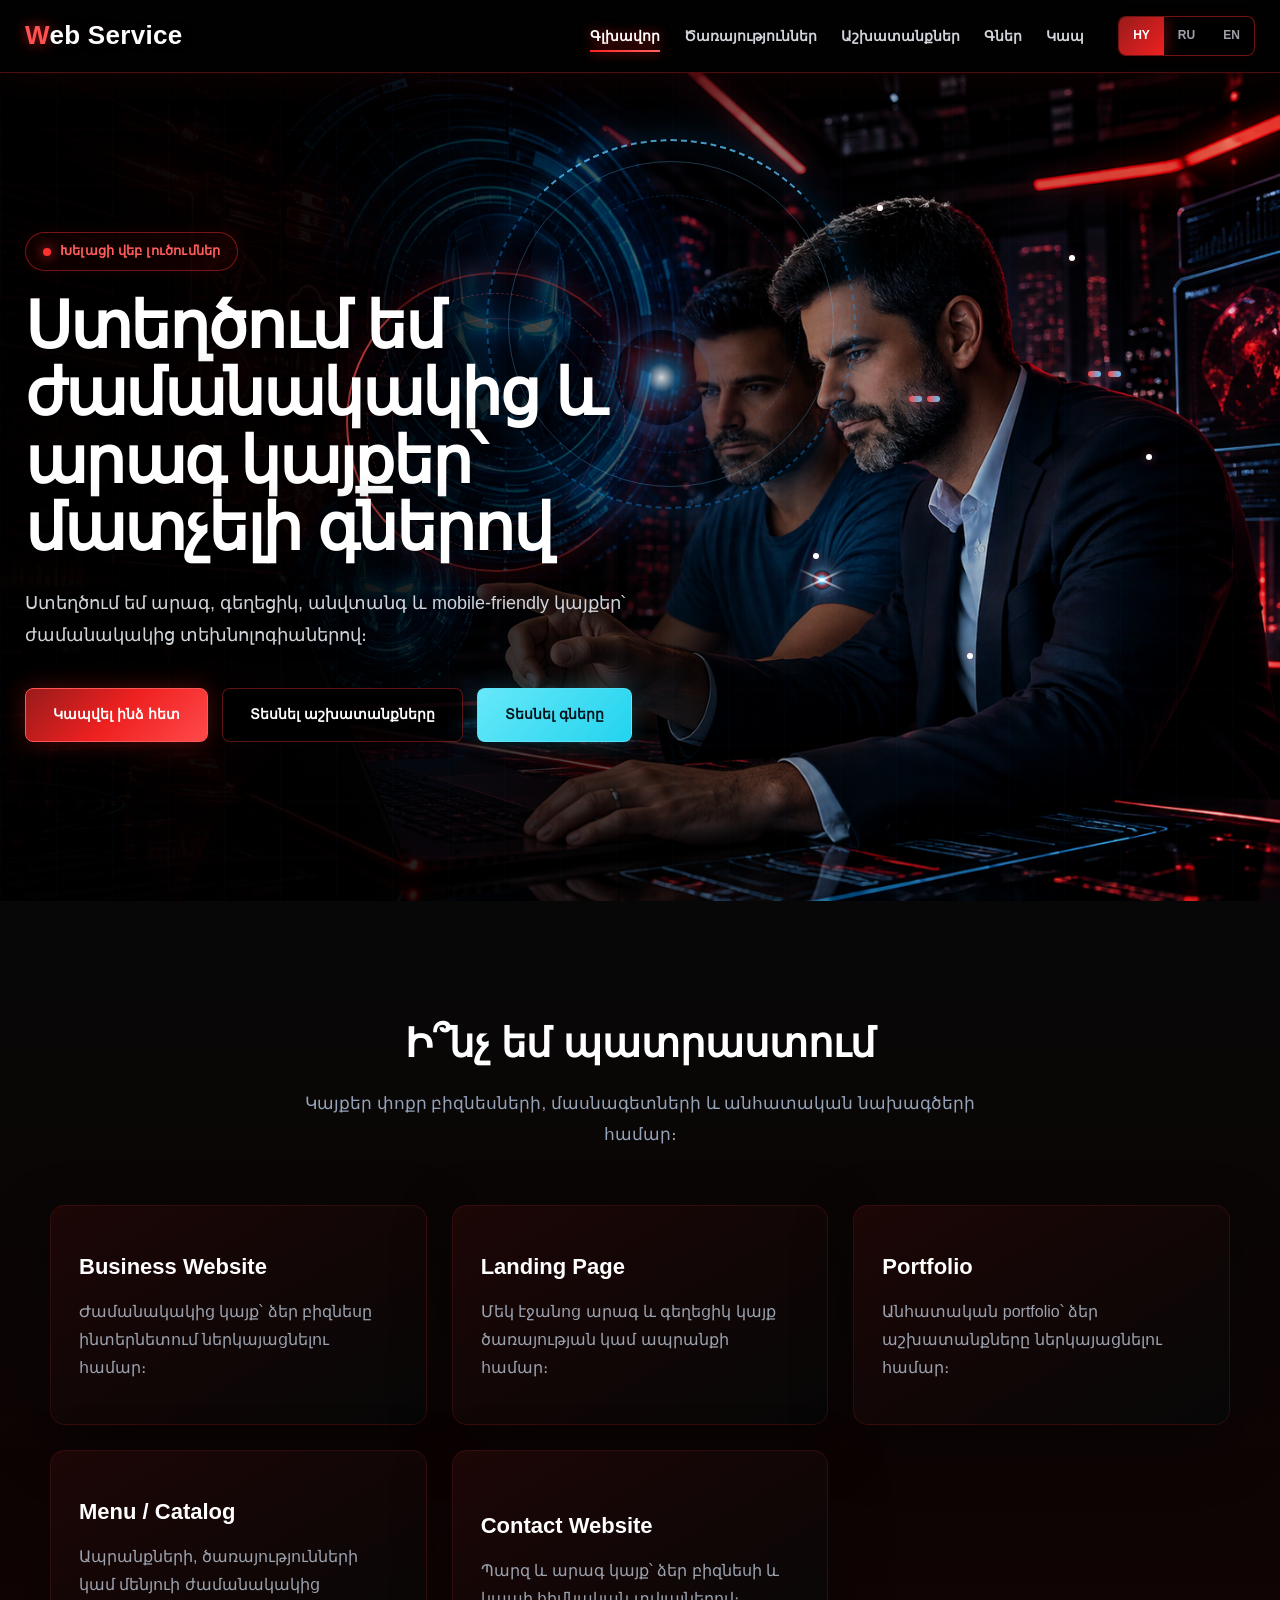
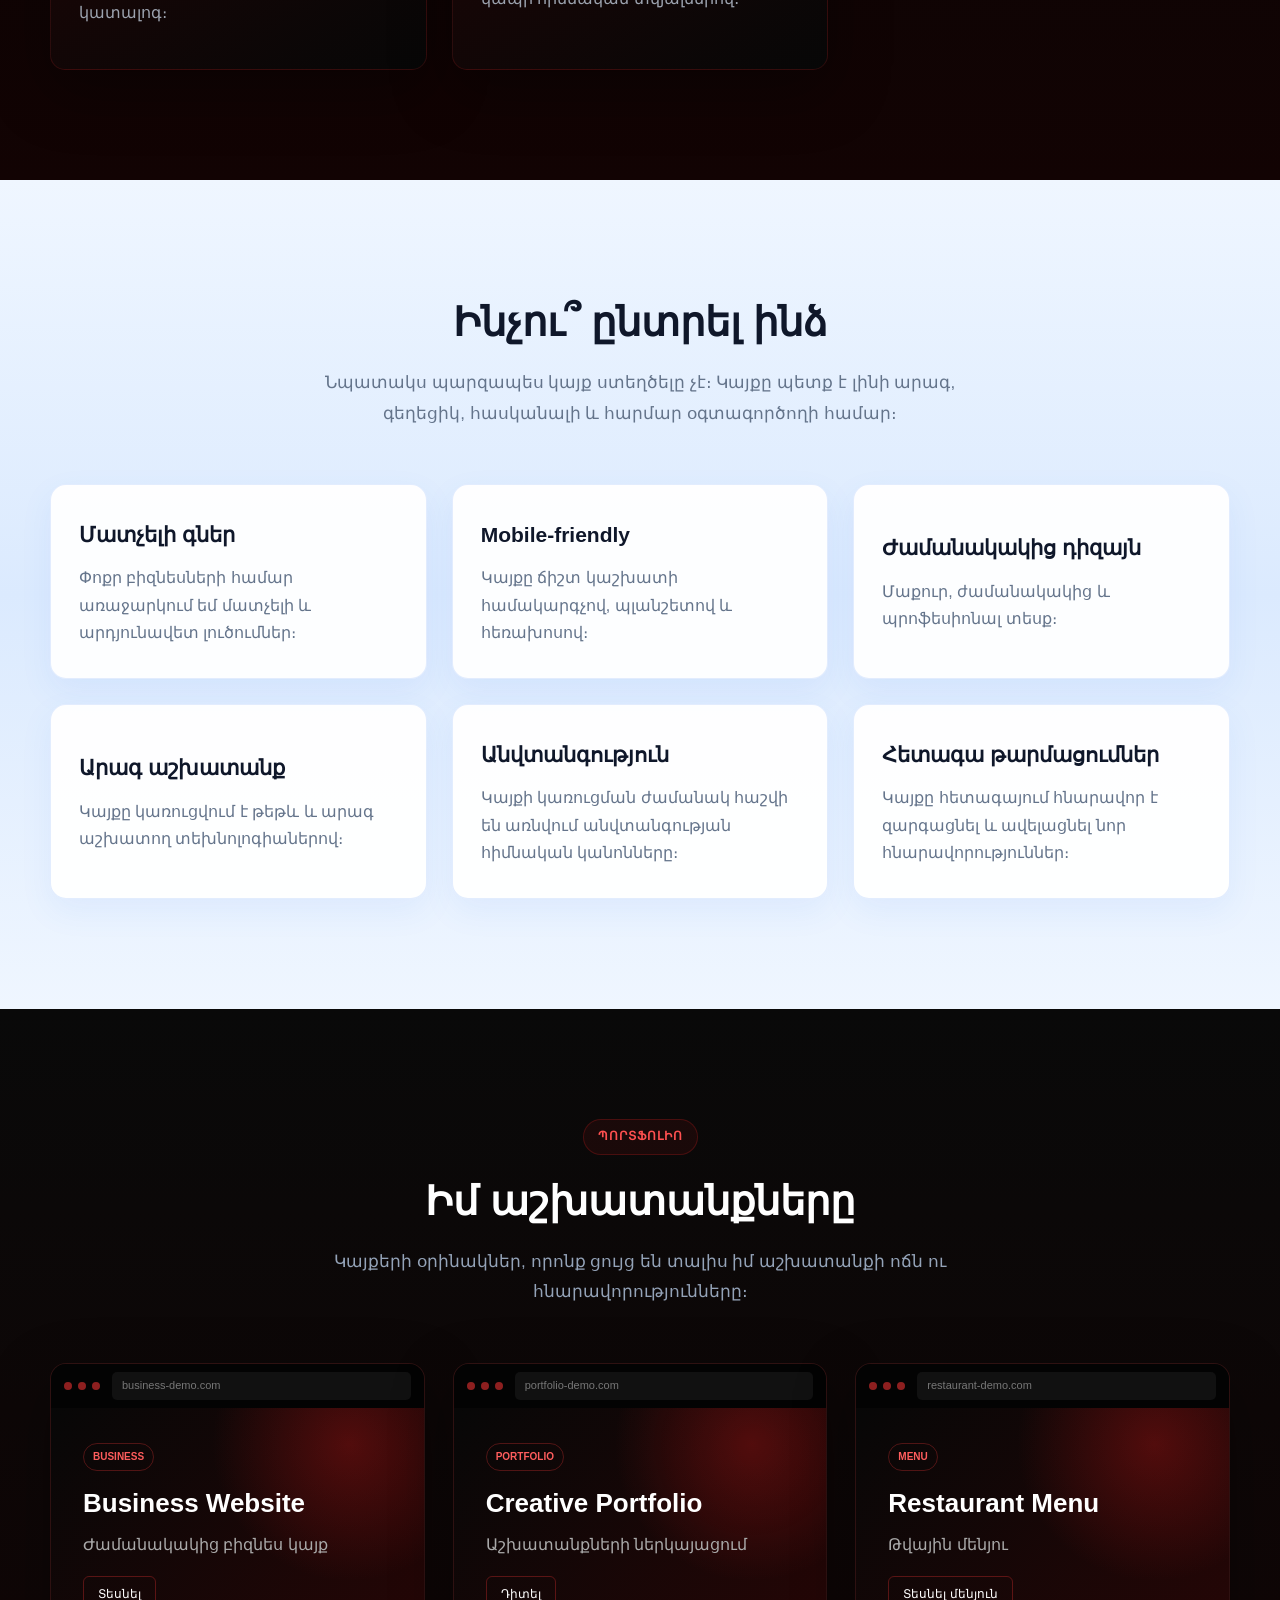
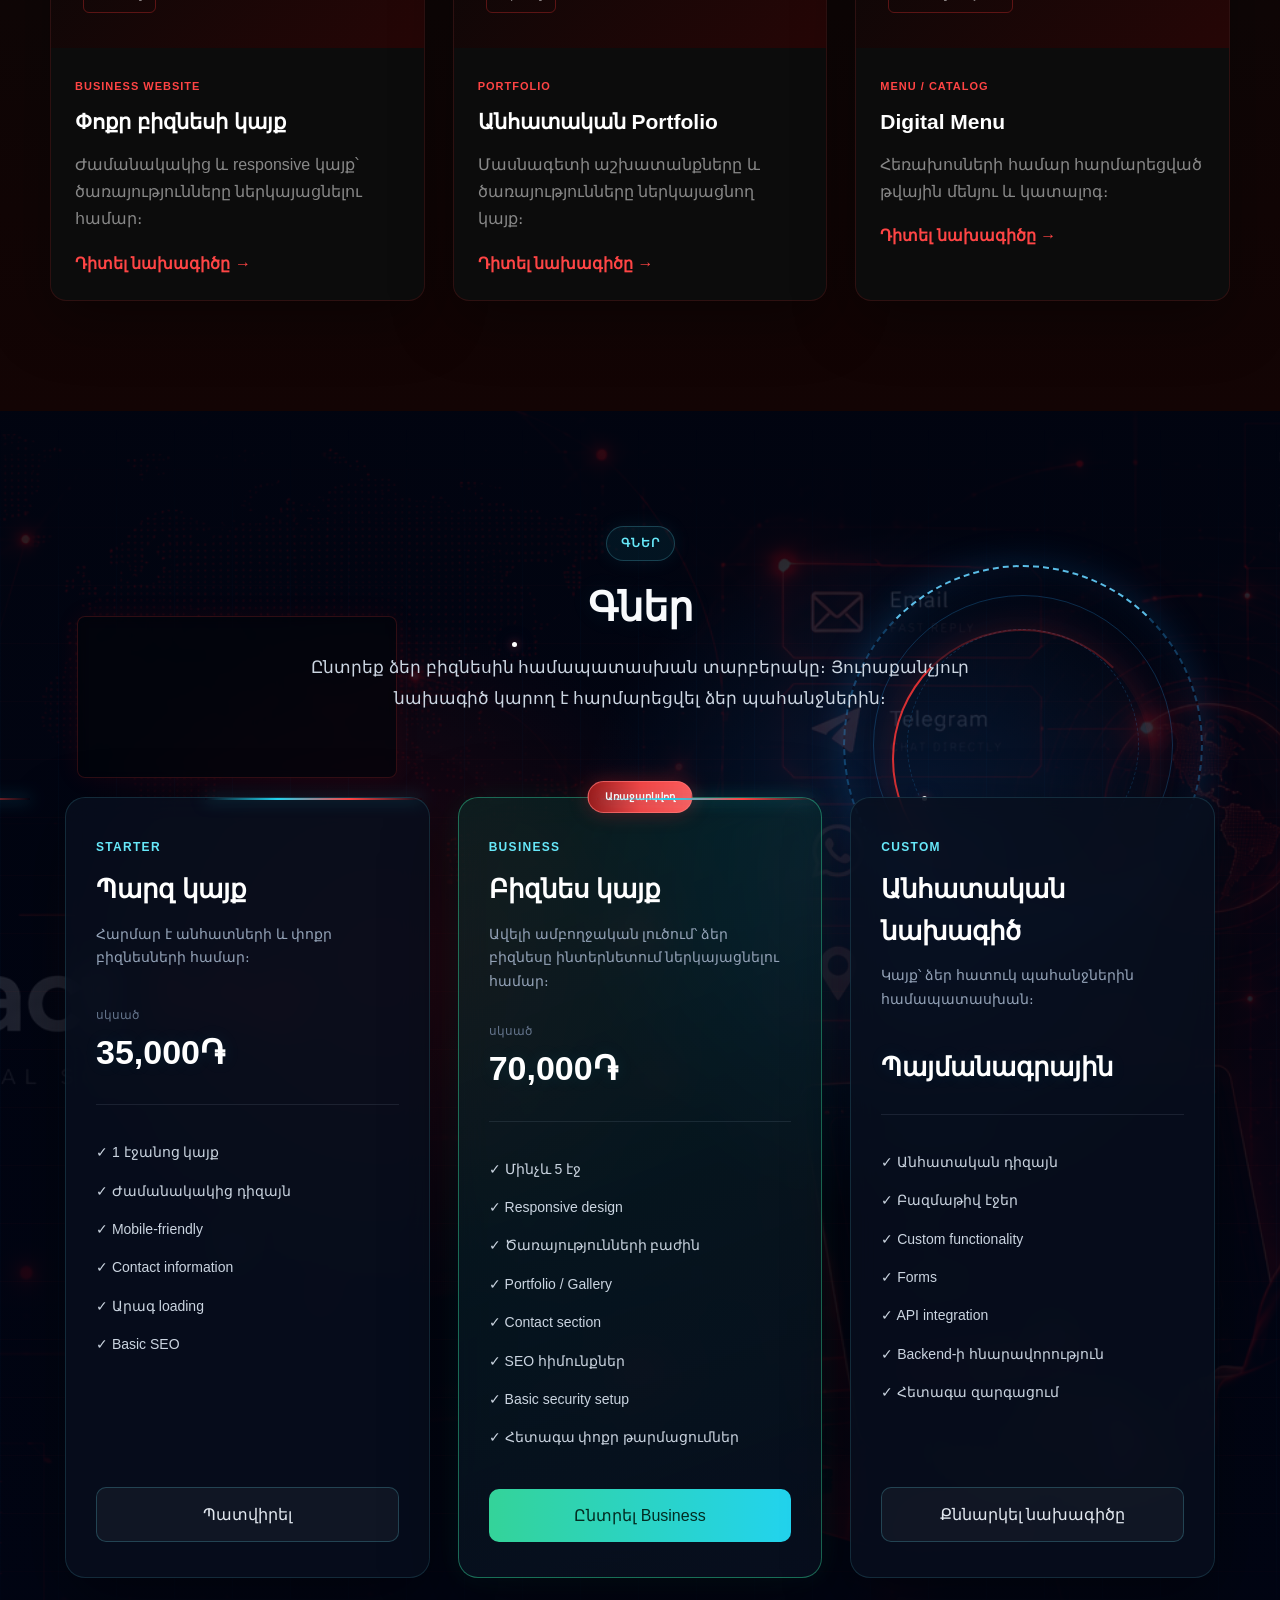
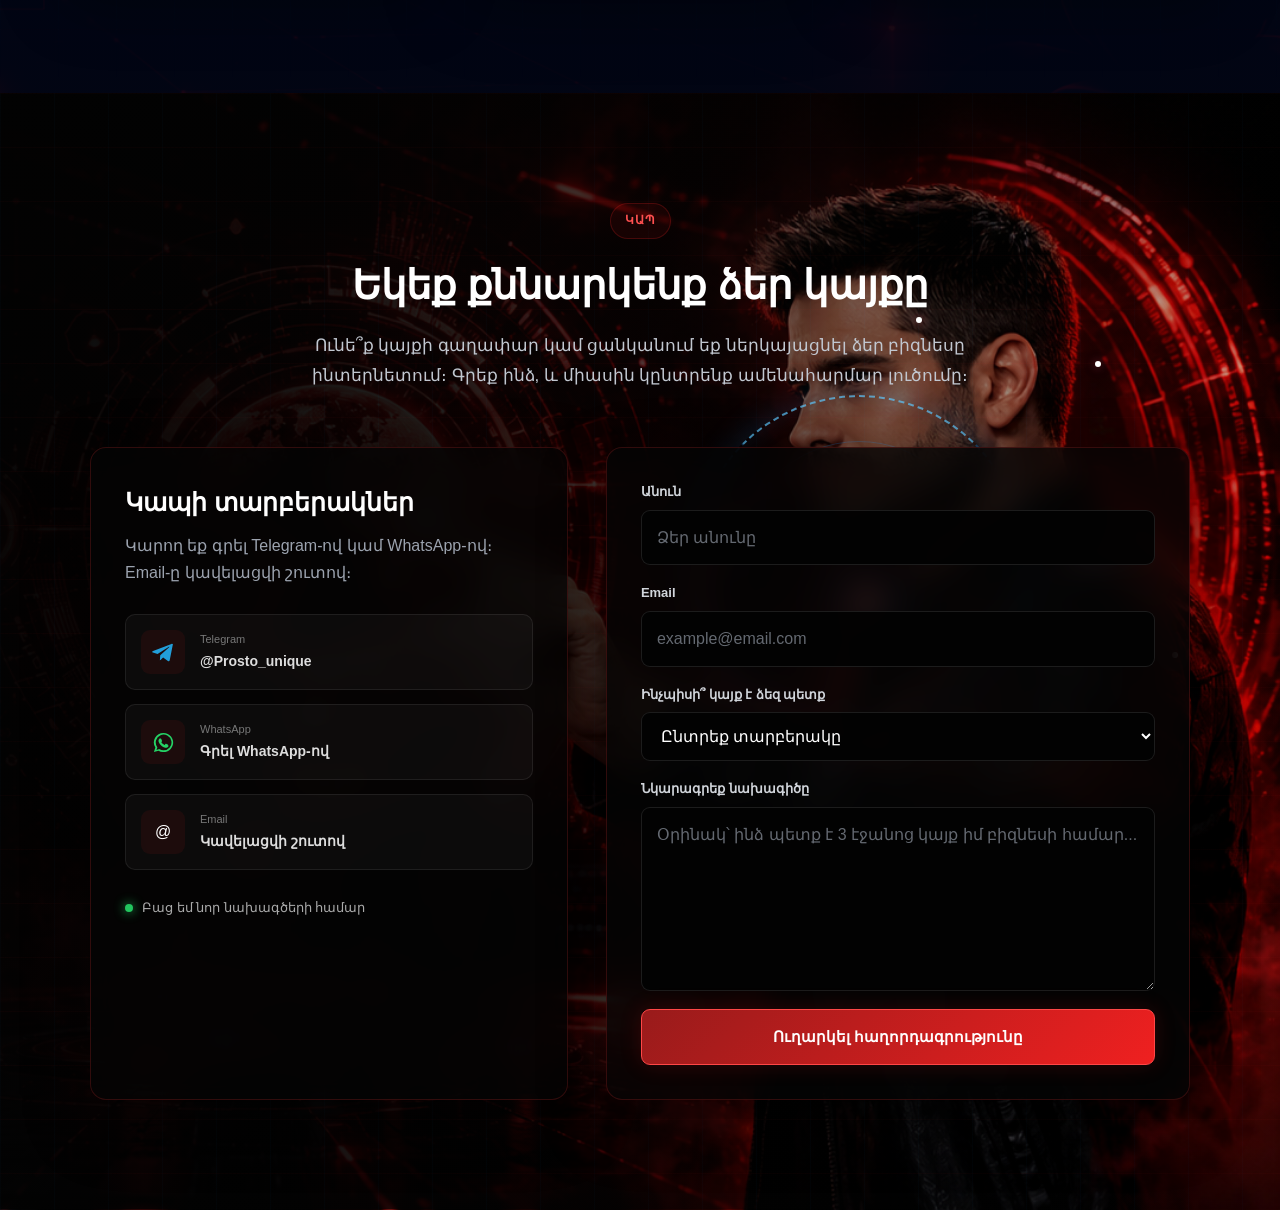
==== commit 840d0100: "Add KNOWME social preview" ====
--- a/index.html
+++ b/index.html
@@ -16,13 +16,62 @@
     >
 
     <title>
-        Web Service | Կայքերի պատրաստում
+        KNOWME Studio | Web Development
     </title>
+    <link
+    rel="icon"
+    type="image/png"
+    href="images/favicon.png"
+>
 
     <link
         rel="stylesheet"
         href="style.css"
     >
+    <meta
+    property="og:title"
+    content="KNOWME Studio | Modern Web Development"
+>
+
+<meta
+    property="og:description"
+    content="Modern, fast and secure websites for businesses and professionals."
+>
+
+<meta
+    property="og:image"
+    content="https://knowme-studio.netlify.app/images/knowme-preview.png"
+>
+
+<meta
+    property="og:url"
+    content="https://knowme-studio.netlify.app/"
+>
+
+<meta
+    property="og:type"
+    content="website"
+>
+    <meta
+    name="twitter:card"
+    content="summary_large_image"
+>
+
+<meta
+    name="twitter:title"
+    content="KNOWME Studio"
+>
+
+<meta
+    name="twitter:description"
+    content="Modern, fast and secure websites."
+>
+
+<meta
+    name="twitter:image"
+    content="https://knowme-studio.netlify.app/images/knowme-preview.png"
+>
+
 
 </head>
 
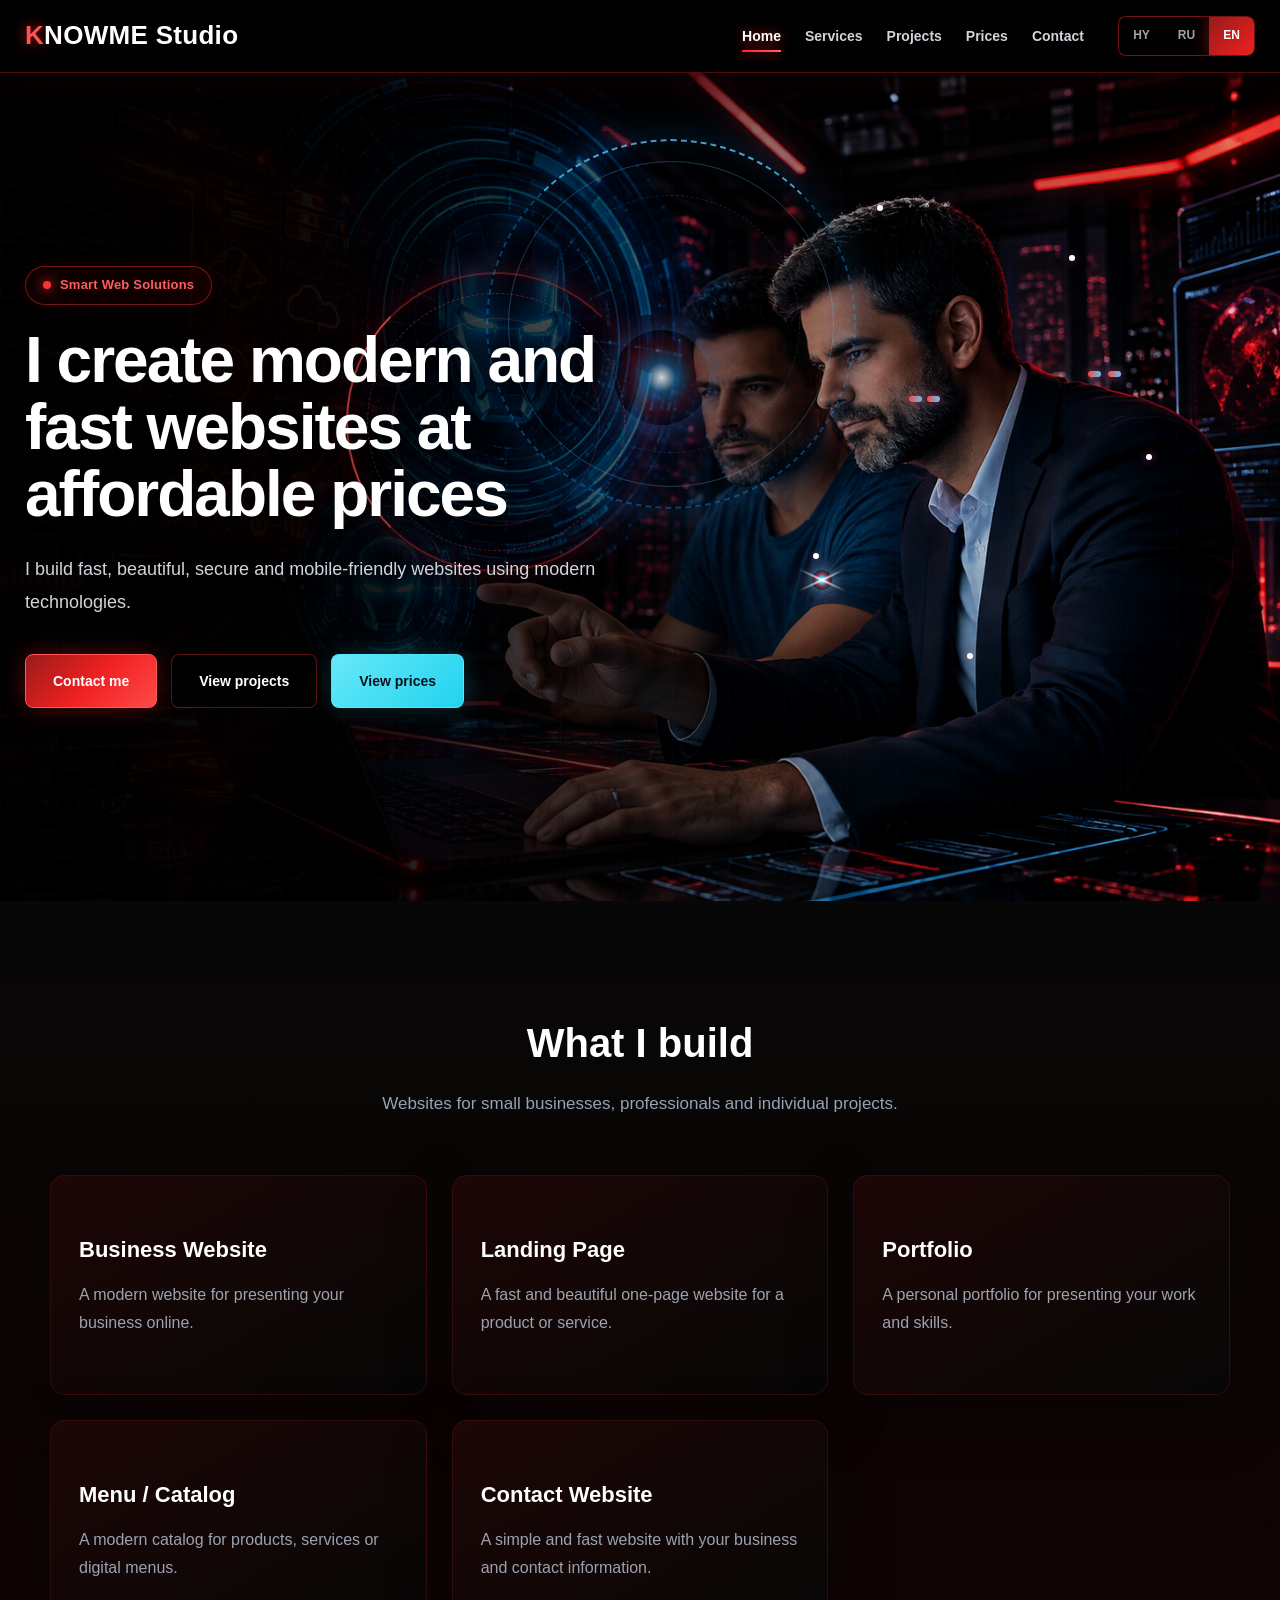
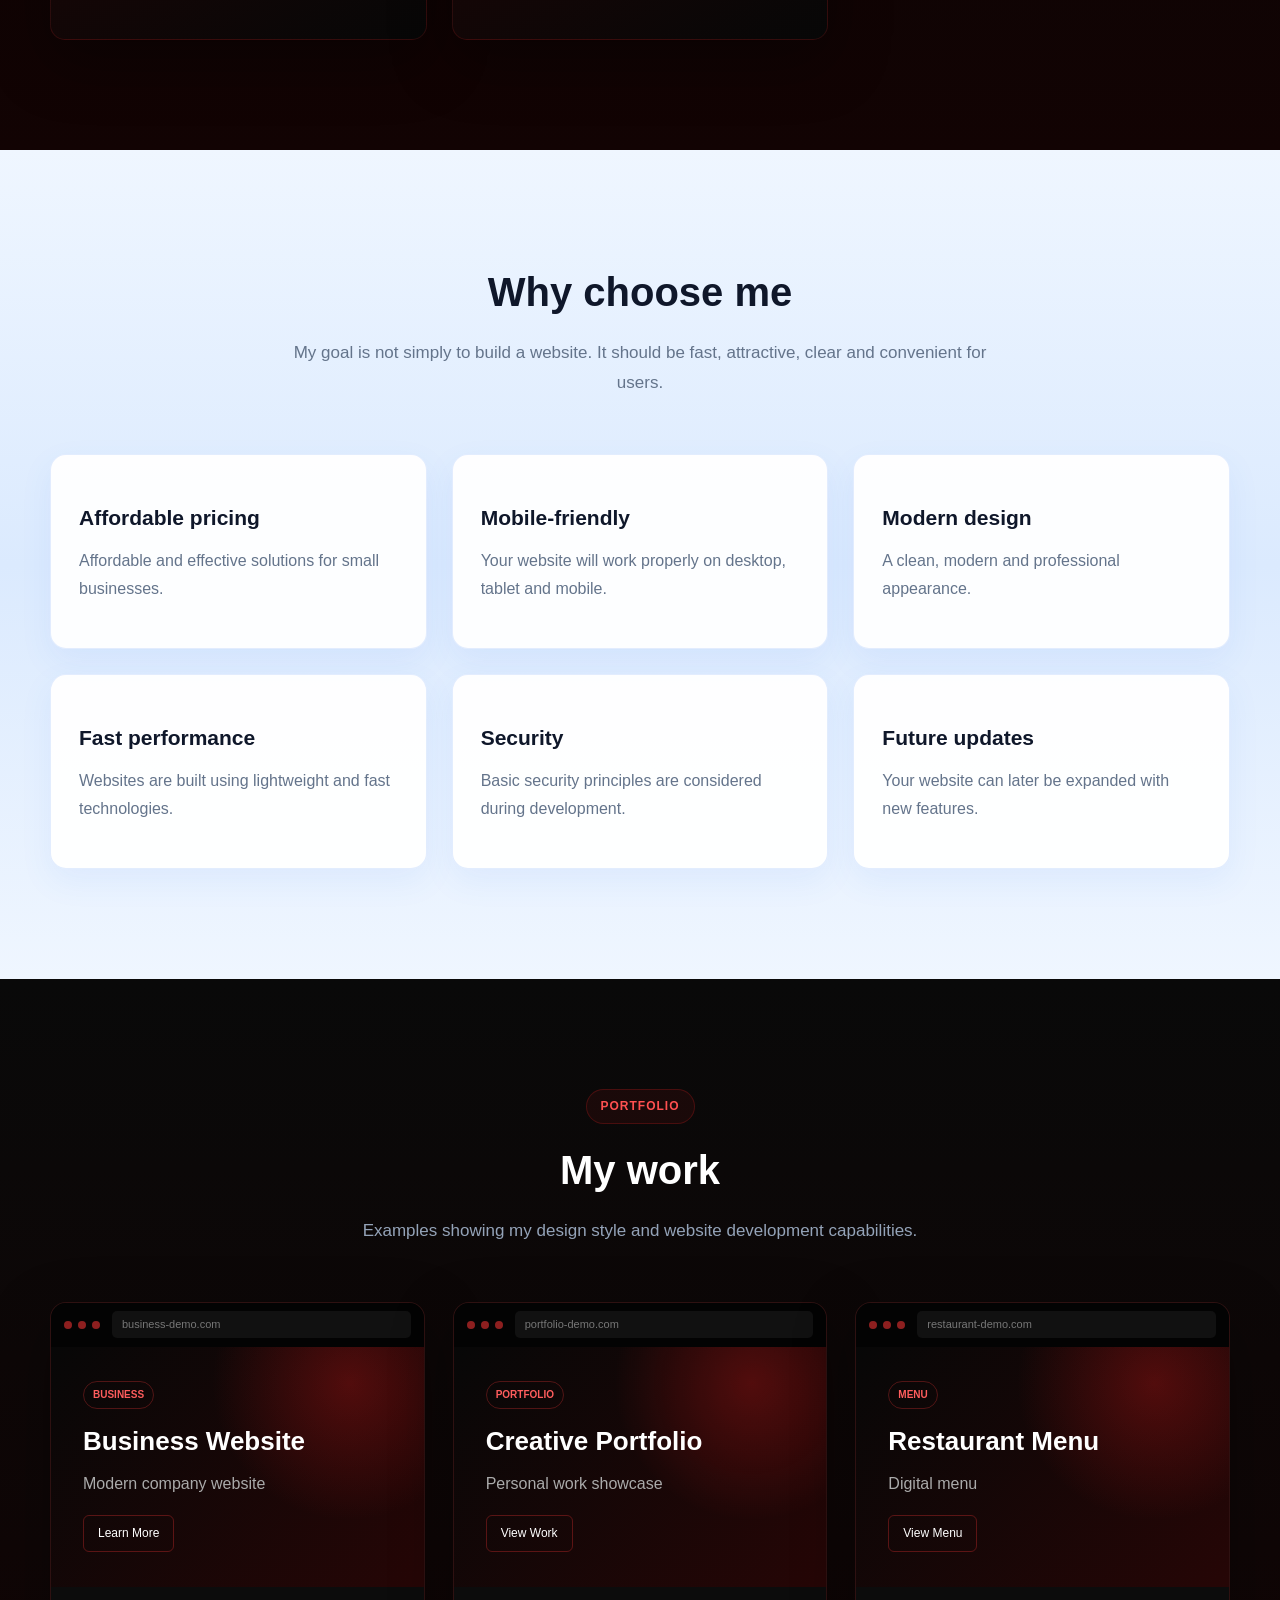
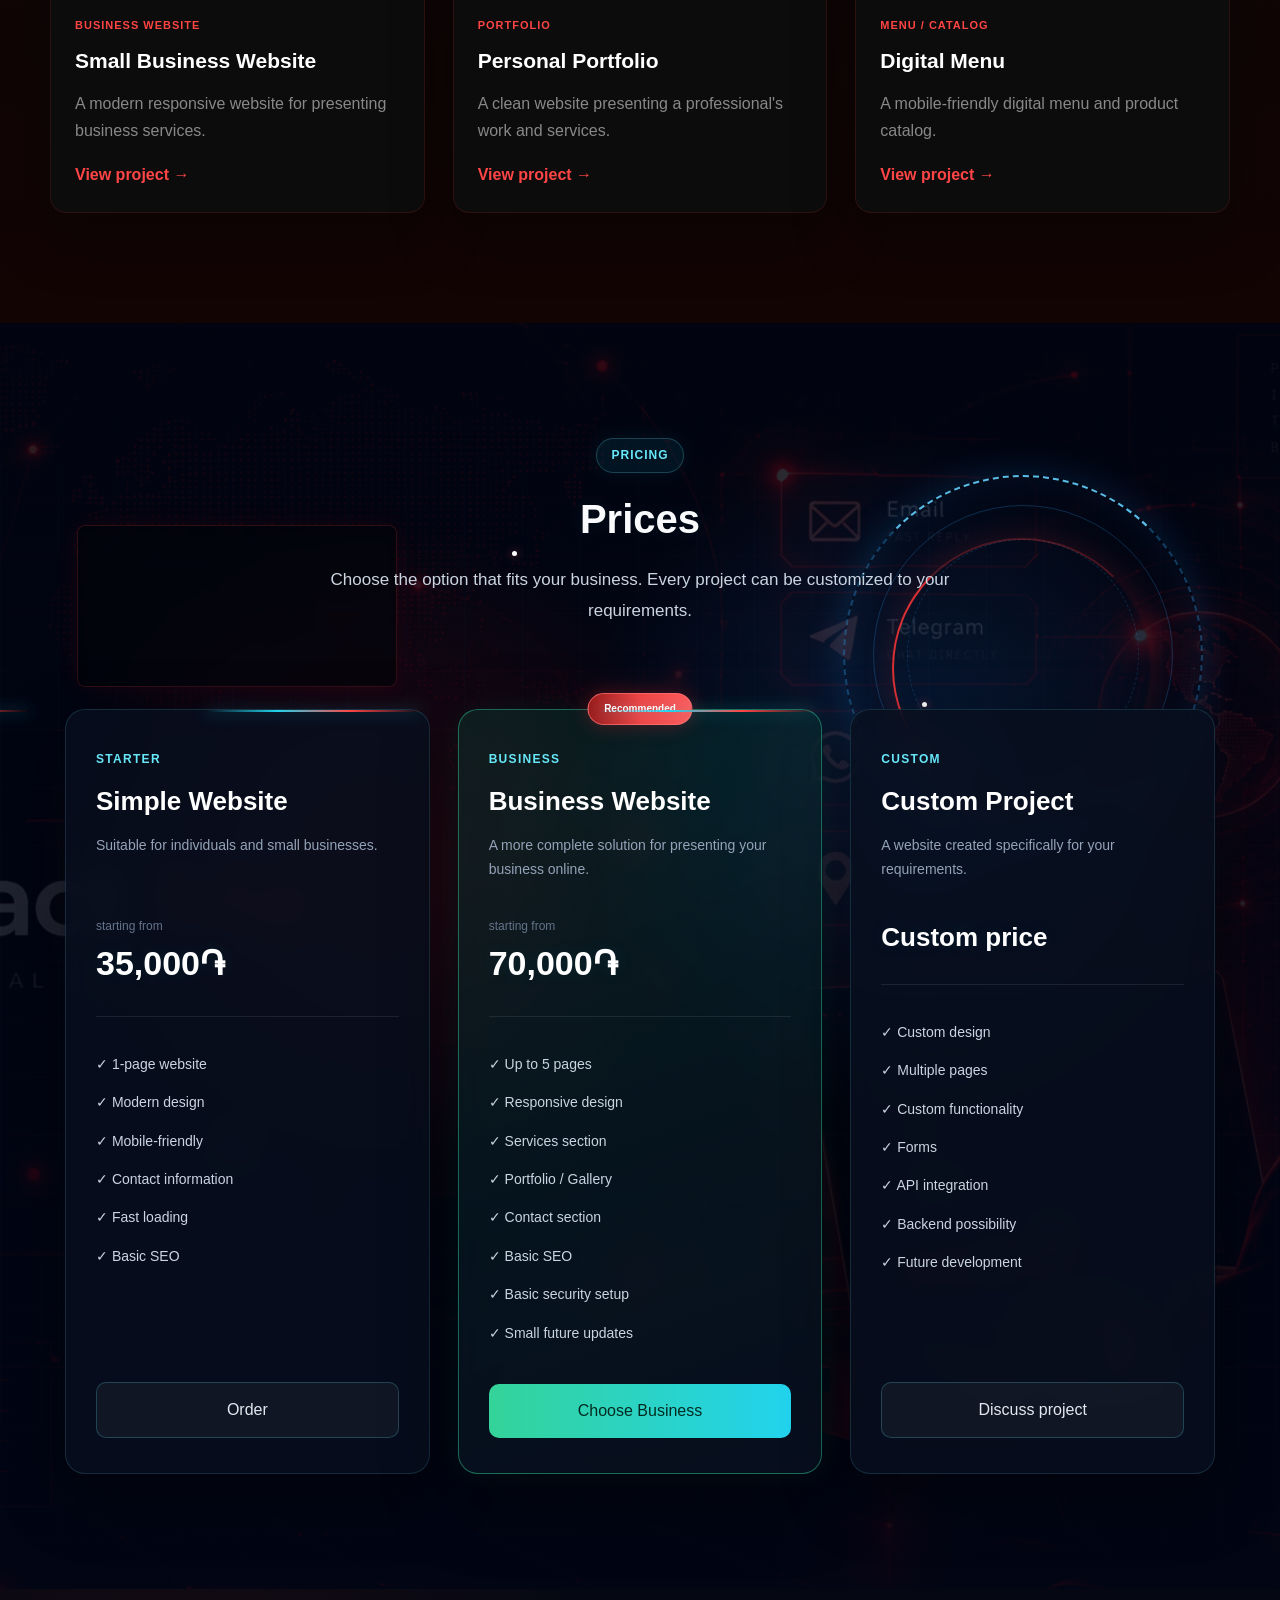
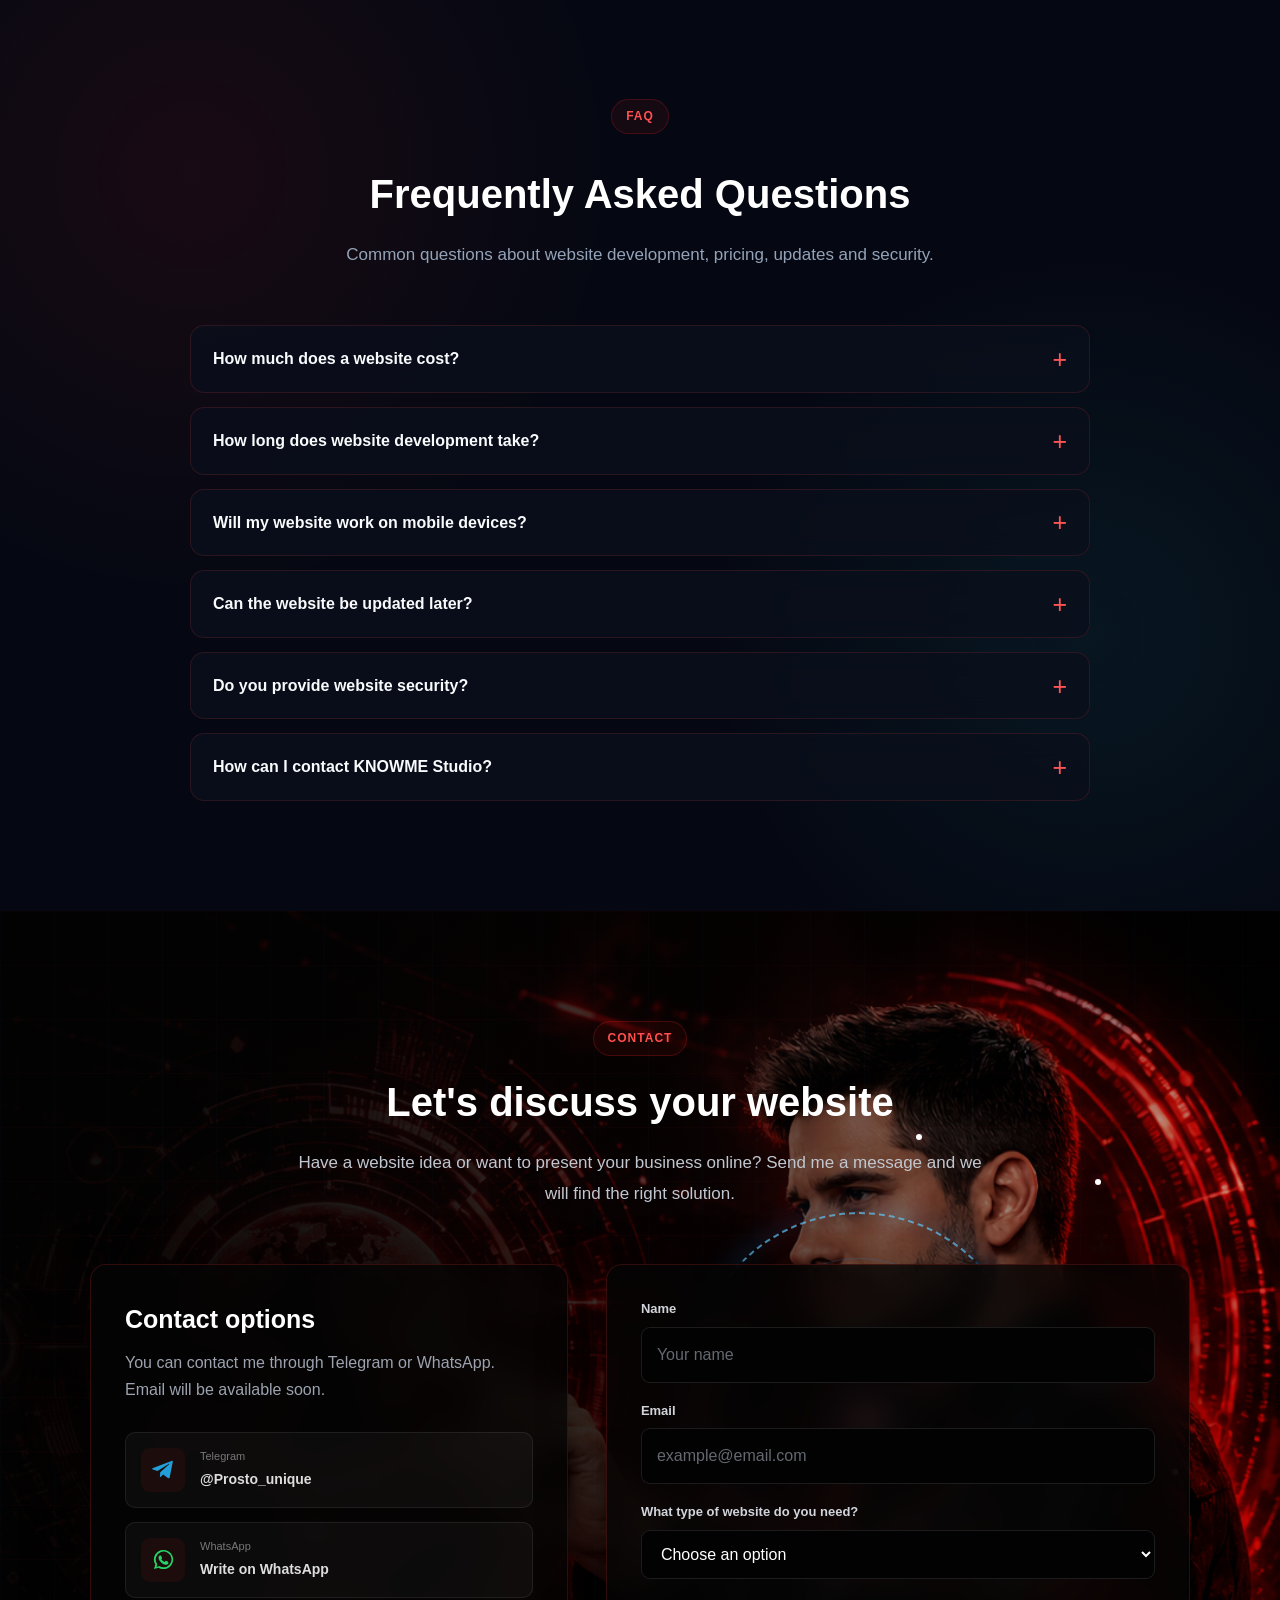
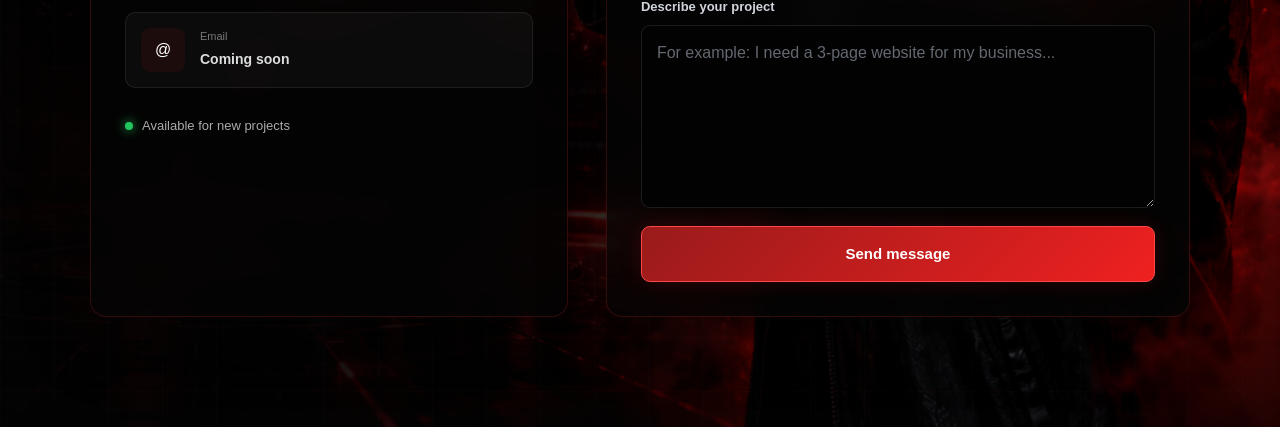
==== commit 37444086: "Improve SEO and add FAQ" ====
--- a/index.html
+++ b/index.html
@@ -1,5 +1,5 @@
 <!DOCTYPE html>
-<html lang="hy">
+<html lang="en">
 
 <head>
 
@@ -10,73 +10,140 @@
         content="width=device-width, initial-scale=1.0"
     >
 
+    <title>
+        KNOWME Studio | Website Development in Armenia
+    </title>
+
     <meta
         name="description"
-        content="Ստեղծում եմ ժամանակակից և արագ կայքեր՝ մատչելի գներով։"
-    >
-
-    <title>
-        KNOWME Studio | Web Development
-    </title>
+        content="KNOWME Studio creates modern, fast, secure and mobile-friendly websites for businesses, professionals and personal brands in Armenia."
+    >
+
+    <meta
+        name="robots"
+        content="index, follow"
+    >
+
     <link
-    rel="icon"
-    type="image/png"
-    href="images/favicon.png"
->
+        rel="canonical"
+        href="https://knowme-studio.netlify.app/"
+    >
+
+    <link
+        rel="icon"
+        type="image/png"
+        href="images/favicon.png"
+    >
+
+
+    <!-- Open Graph -->
+
+    <meta
+        property="og:title"
+        content="KNOWME Studio | Website Development in Armenia"
+    >
+
+    <meta
+        property="og:description"
+        content="Modern, fast and secure websites for businesses and professionals."
+    >
+
+    <meta
+        property="og:image"
+        content="https://knowme-studio.netlify.app/images/knowme-preview.png"
+    >
+
+    <meta
+        property="og:url"
+        content="https://knowme-studio.netlify.app/"
+    >
+
+    <meta
+        property="og:type"
+        content="website"
+    >
+
+
+    <!-- Twitter / social preview -->
+
+    <meta
+        name="twitter:card"
+        content="summary_large_image"
+    >
+
+    <meta
+        name="twitter:title"
+        content="KNOWME Studio | Website Development"
+    >
+
+    <meta
+        name="twitter:description"
+        content="Modern, fast and secure websites for businesses and professionals."
+    >
+
+    <meta
+        name="twitter:image"
+        content="https://knowme-studio.netlify.app/images/knowme-preview.png"
+    >
+
 
     <link
         rel="stylesheet"
         href="style.css"
     >
+
+</head>
+
+<body>
+<!-- =========================================================
+     STRUCTURED DATA — CSP SAFE MICRODATA
+========================================================= -->
+
+<div
+    itemscope
+    itemtype="https://schema.org/WebSite"
+>
+    <link
+        itemprop="url"
+        href="https://knowme-studio.netlify.app/"
+    >
+
     <meta
-    property="og:title"
-    content="KNOWME Studio | Modern Web Development"
->
-
-<meta
-    property="og:description"
-    content="Modern, fast and secure websites for businesses and professionals."
->
-
-<meta
-    property="og:image"
-    content="https://knowme-studio.netlify.app/images/knowme-preview.png"
->
-
-<meta
-    property="og:url"
-    content="https://knowme-studio.netlify.app/"
->
-
-<meta
-    property="og:type"
-    content="website"
+        itemprop="name"
+        content="KNOWME Studio"
+    >
+
+    <meta
+        itemprop="alternateName"
+        content="KNOWME"
+    >
+</div>
+
+
+<div
+    itemscope
+    itemtype="https://schema.org/Organization"
 >
     <meta
-    name="twitter:card"
-    content="summary_large_image"
->
-
-<meta
-    name="twitter:title"
-    content="KNOWME Studio"
->
-
-<meta
-    name="twitter:description"
-    content="Modern, fast and secure websites."
->
-
-<meta
-    name="twitter:image"
-    content="https://knowme-studio.netlify.app/images/knowme-preview.png"
->
-
-
-</head>
-
-
-<body>
+        itemprop="name"
+        content="KNOWME Studio"
+    >
+
+    <link
+        itemprop="url"
+        href="https://knowme-studio.netlify.app/"
+    >
+
+    <link
+        itemprop="logo"
+        href="https://knowme-studio.netlify.app/images/favicon.png"
+    >
+
+    <link
+        itemprop="sameAs"
+        href="https://t.me/Prosto_unique"
+    >
+</div>
 
 
 <!-- =========================================================
@@ -90,7 +157,7 @@
         <!-- LOGO -->
 
         <h2>
-            Web Service
+            KNOWME Studio
         </h2>
 
 
@@ -1160,6 +1227,131 @@
         </div>
 
     </section>
+
+
+
+    <!-- =====================================================
+         FAQ
+    ====================================================== -->
+
+    <section id="faq">
+
+        <div class="faq-header">
+
+            <span class="section-badge">
+                FAQ
+            </span>
+
+            <h2>
+                Frequently Asked Questions
+            </h2>
+
+            <p class="section-description">
+                Common questions about website development,
+                pricing, updates and security.
+            </p>
+
+        </div>
+
+
+        <div class="faq-list">
+
+            <details class="faq-item">
+
+                <summary>
+                    How much does a website cost?
+                </summary>
+
+                <p>
+                    Starter websites begin at 35,000 AMD.
+                    Business websites begin at 70,000 AMD.
+                    Custom projects are priced after discussing
+                    the requirements.
+                </p>
+
+            </details>
+
+
+            <details class="faq-item">
+
+                <summary>
+                    How long does website development take?
+                </summary>
+
+                <p>
+                    Development time depends on the size and
+                    complexity of the project. After discussing
+                    the requirements, I can provide an estimated timeline.
+                </p>
+
+            </details>
+
+
+            <details class="faq-item">
+
+                <summary>
+                    Will my website work on mobile devices?
+                </summary>
+
+                <p>
+                    Yes. Websites are designed to work properly
+                    on desktop computers, tablets and mobile phones.
+                </p>
+
+            </details>
+
+
+            <details class="faq-item">
+
+                <summary>
+                    Can the website be updated later?
+                </summary>
+
+                <p>
+                    Yes. The website can be expanded later with
+                    new pages, sections and functionality.
+                </p>
+
+            </details>
+
+
+            <details class="faq-item">
+
+                <summary>
+                    Do you provide website security?
+                </summary>
+
+                <p>
+                    Yes. Basic security configuration and secure
+                    development practices are applied.
+                </p>
+
+            </details>
+
+
+            <details class="faq-item">
+
+                <summary>
+                    How can I contact KNOWME Studio?
+                </summary>
+
+                <p>
+                    You can contact KNOWME Studio through Telegram
+                    or WhatsApp using the contact section below.
+                </p>
+
+            </details>
+
+        </div>
+
+    </section>
+
+
+    <!-- =====================================================
+         CONTACT
+    ====================================================== -->
+
+
 
 
     <!-- =====================================================
@@ -1400,12 +1592,12 @@
             <div class="contact-form-wrapper">
 
                 <form
-                    name="contact"
-                    method="POST"
-                    data-netlify="true"
-                    netlify-honeypot="bot-field"
-                    class="contact-form"
-                >
+    name="contact"
+    method="POST"
+    data-netlify="true"
+    data-netlify-honeypot="bot-field"
+    class="contact-form"
+>
 
 
                     <!-- NETLIFY FORM NAME -->
--- a/style.css
+++ b/style.css
@@ -7095,4 +7095,251 @@
         transform: none;
     }
 
+}
+
+/* =========================================================
+   FAQ
+========================================================= */
+
+#faq {
+    position: relative;
+
+    padding:
+        110px 20px;
+
+    overflow: hidden;
+
+    background:
+        radial-gradient(
+            circle at 15% 20%,
+            rgba(255, 40, 40, 0.08),
+            transparent 32%
+        ),
+        radial-gradient(
+            circle at 85% 70%,
+            rgba(34, 211, 238, 0.07),
+            transparent 30%
+        ),
+        #050812;
+}
+
+
+.faq-header {
+    max-width:
+        760px;
+
+    margin:
+        0 auto 50px;
+
+    text-align:
+        center;
+}
+
+
+#faq h2 {
+    margin:
+        14px 0;
+
+    color:
+        #ffffff;
+
+    font-size:
+        40px;
+}
+
+
+#faq .section-description {
+    color:
+        #94a3b8;
+
+    line-height:
+        1.8;
+}
+
+
+.faq-list {
+    max-width:
+        900px;
+
+    margin:
+        0 auto;
+
+    display:
+        flex;
+
+    flex-direction:
+        column;
+
+    gap:
+        14px;
+}
+
+
+.faq-item {
+    position:
+        relative;
+
+    overflow:
+        hidden;
+
+    background:
+        rgba(10, 15, 28, 0.82);
+
+    border:
+        1px solid
+        rgba(255, 70, 70, 0.14);
+
+    border-radius:
+        14px;
+
+    backdrop-filter:
+        blur(12px);
+
+    transition:
+        border-color 0.3s ease,
+        box-shadow 0.3s ease,
+        transform 0.3s ease;
+}
+
+
+.faq-item:hover {
+    transform:
+        translateY(-2px);
+
+    border-color:
+        rgba(255, 70, 70, 0.35);
+
+    box-shadow:
+        0 15px 40px
+        rgba(0, 0, 0, 0.30);
+}
+
+
+.faq-item[open] {
+    border-color:
+        rgba(34, 211, 238, 0.30);
+
+    box-shadow:
+        0 0 25px
+        rgba(34, 211, 238, 0.05);
+}
+
+
+.faq-item summary {
+    position:
+        relative;
+
+    padding:
+        20px 55px 20px 22px;
+
+    color:
+        #f8fafc;
+
+    font-size:
+        16px;
+
+    font-weight:
+        700;
+
+    cursor:
+        pointer;
+
+    list-style:
+        none;
+}
+
+
+.faq-item summary::-webkit-details-marker {
+    display:
+        none;
+}
+
+
+.faq-item summary::after {
+    content:
+        "+";
+
+    position:
+        absolute;
+
+    top:
+        50%;
+
+    right:
+        22px;
+
+    transform:
+        translateY(-50%);
+
+    color:
+        #ff5555;
+
+    font-size:
+        25px;
+
+    font-weight:
+        400;
+
+    transition:
+        transform 0.3s ease,
+        color 0.3s ease;
+}
+
+
+.faq-item[open] summary::after {
+    transform:
+        translateY(-50%)
+        rotate(45deg);
+
+    color:
+        #22d3ee;
+}
+
+
+.faq-item p {
+    margin:
+        0;
+
+    padding:
+        0 22px 22px;
+
+    color:
+        #aeb9c8;
+
+    font-size:
+        14px;
+
+    line-height:
+        1.8;
+}
+
+
+@media (max-width: 820px) {
+
+    #faq {
+        padding:
+            80px 18px;
+    }
+
+
+    #faq h2 {
+        font-size:
+            32px;
+    }
+
+
+    .faq-item summary {
+        padding:
+            18px 50px 18px 18px;
+
+        font-size:
+            15px;
+    }
+
+
+    .faq-item p {
+        padding:
+            0 18px 18px;
+    }
+
 }
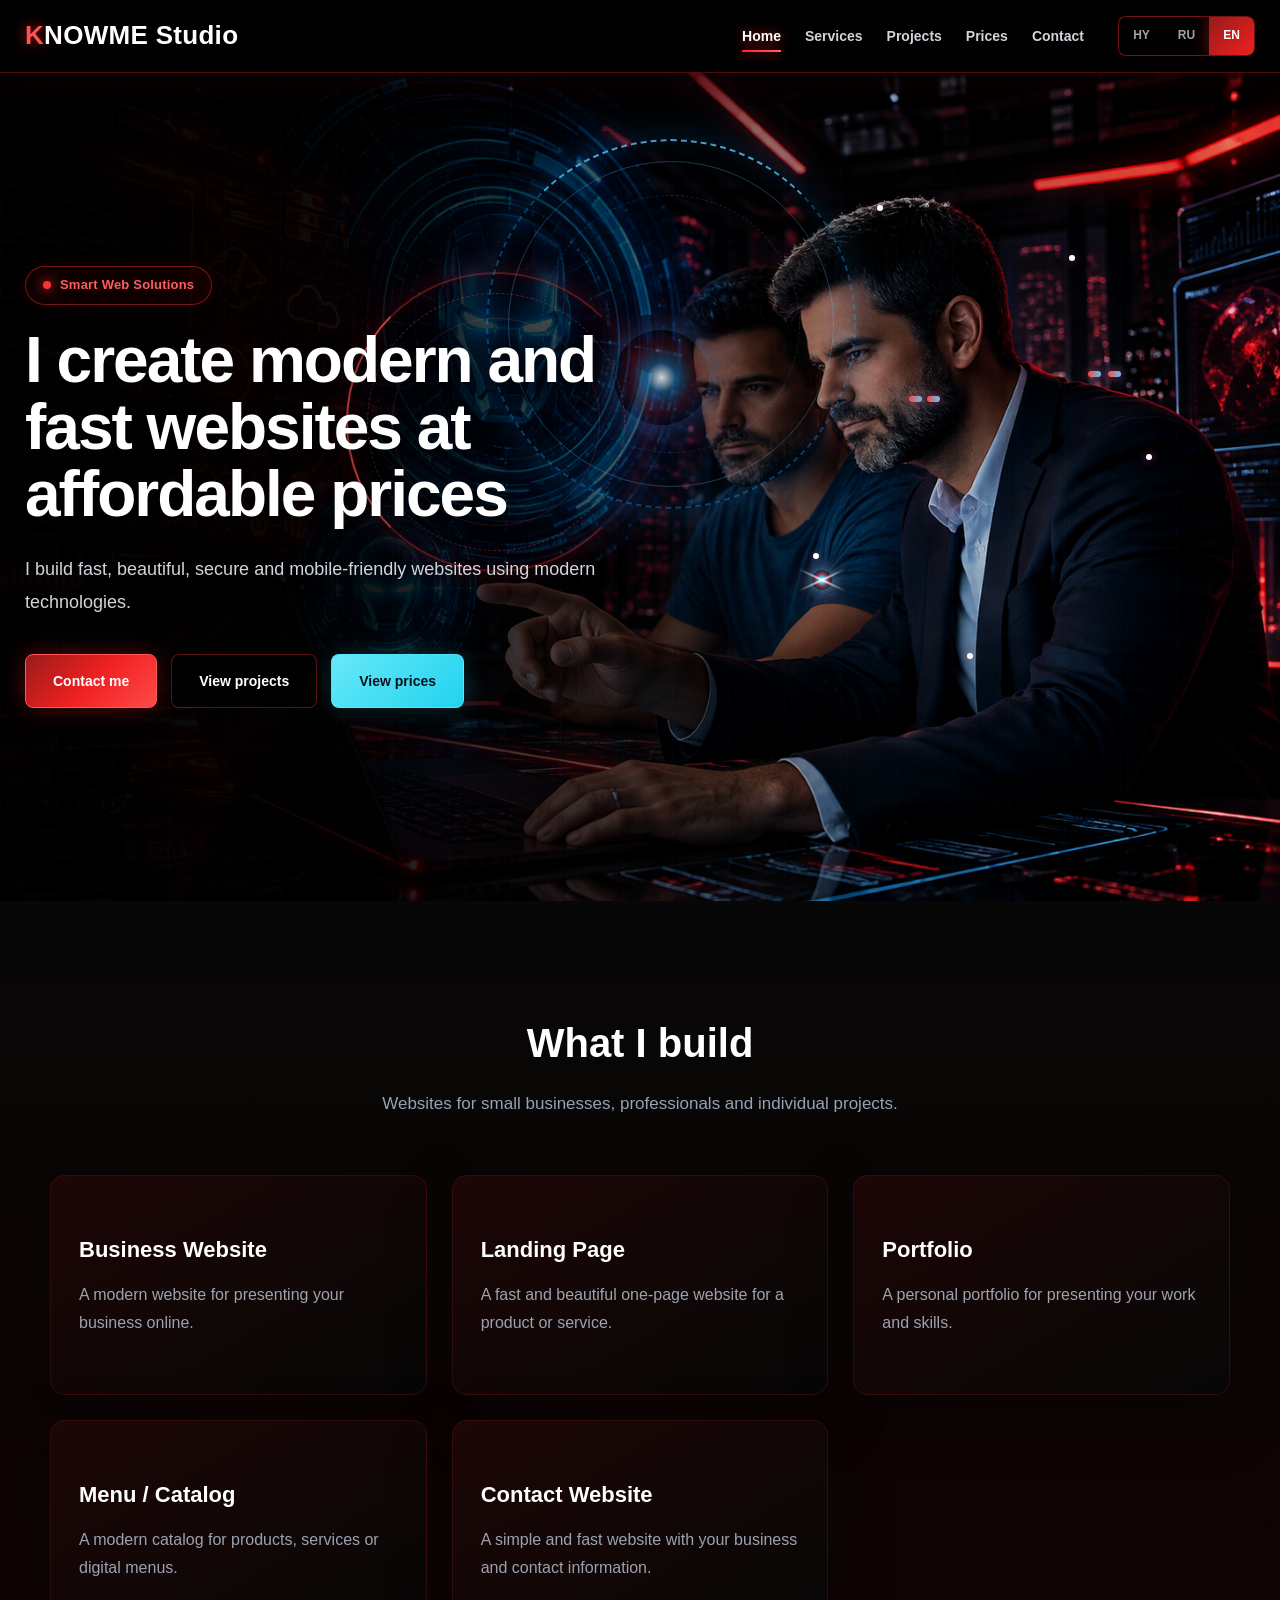
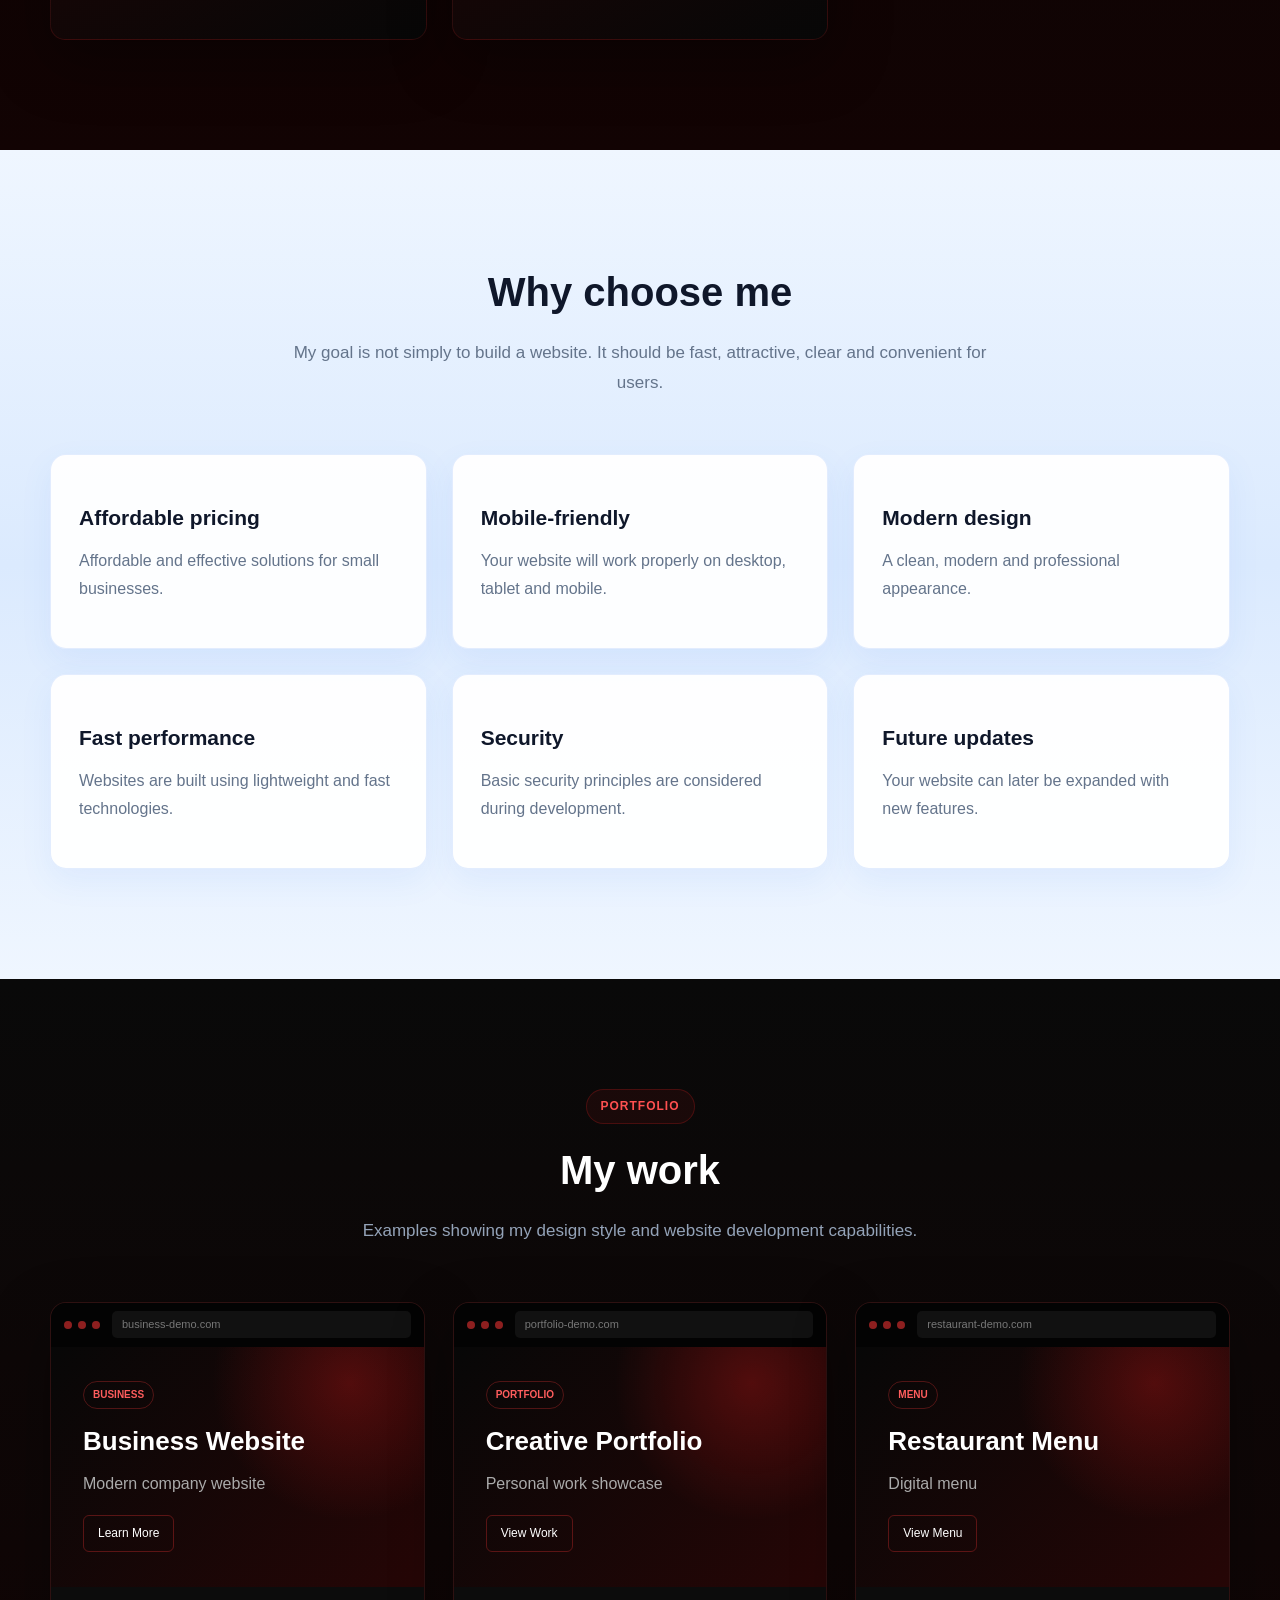
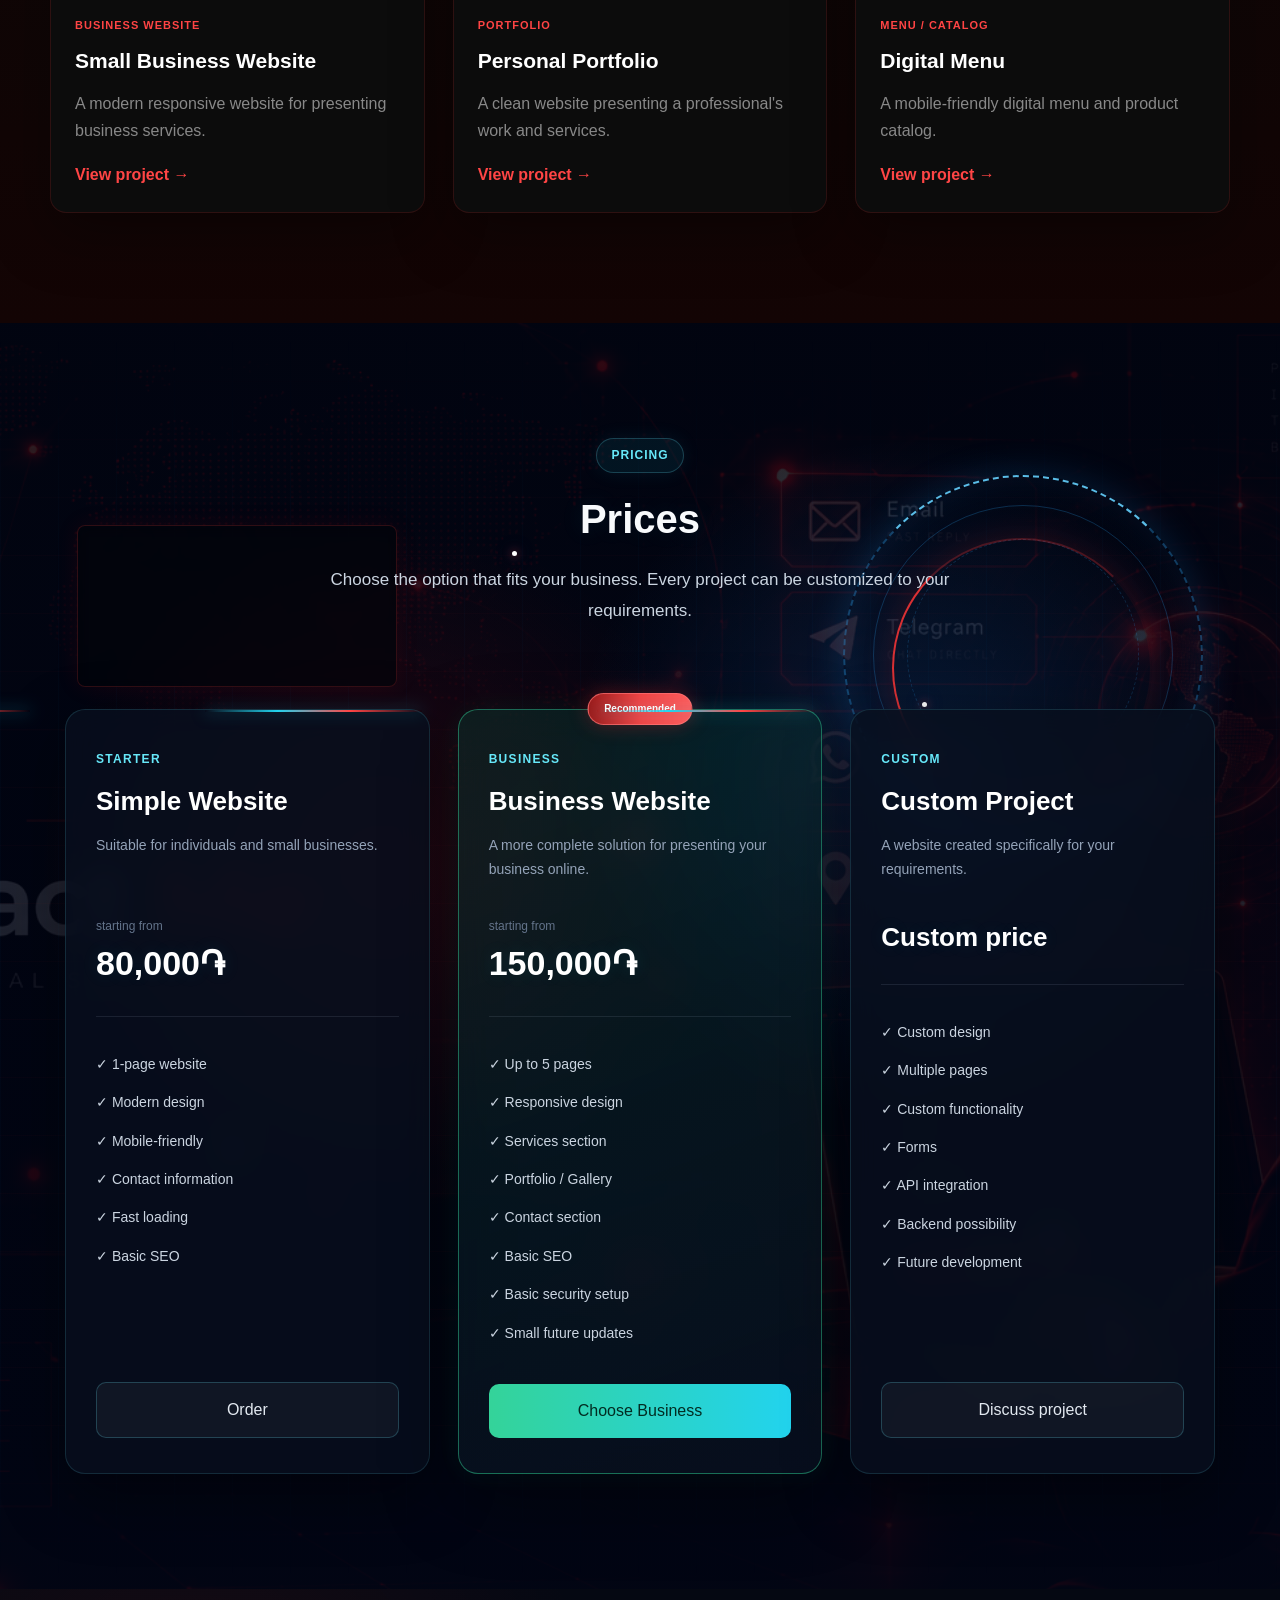
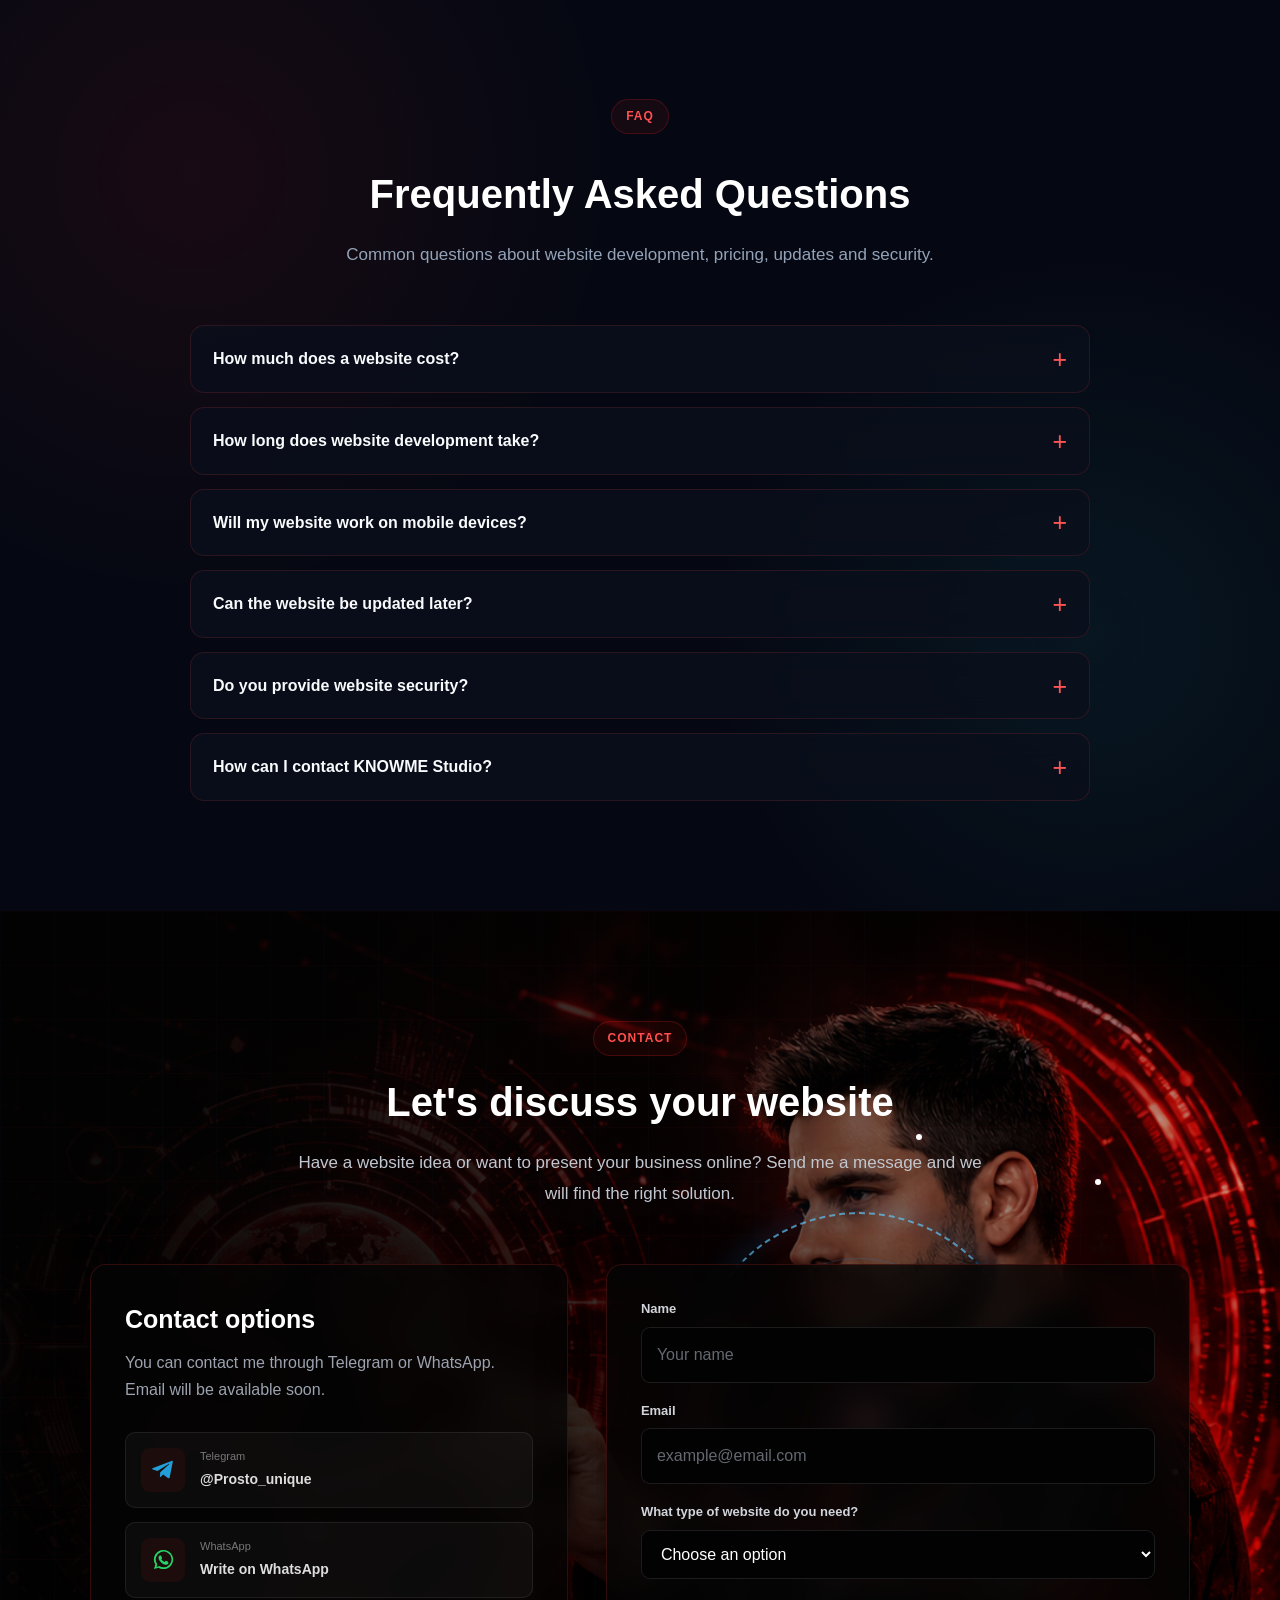
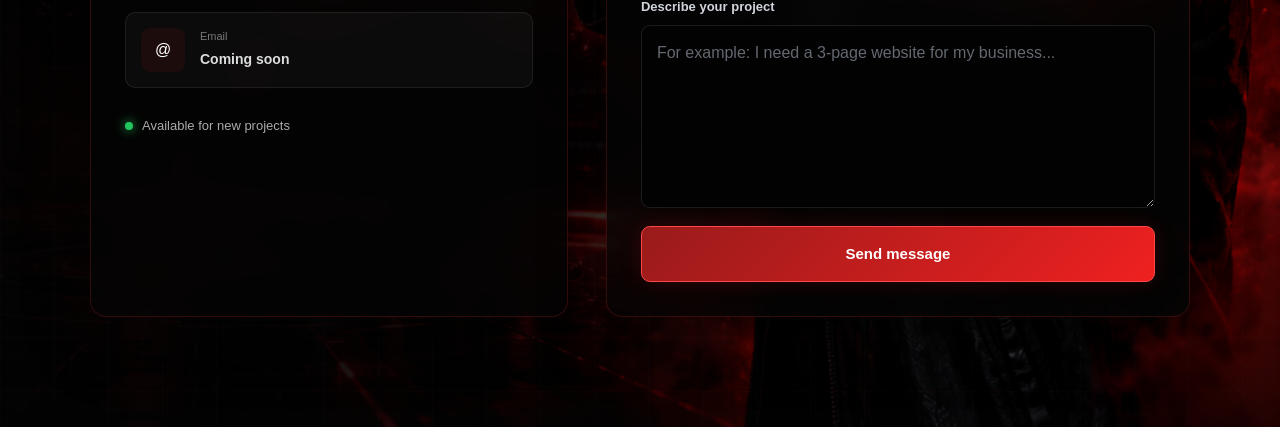
==== commit 44672eba: "Update website prices" ====
--- a/index.html
+++ b/index.html
@@ -1008,7 +1008,7 @@
                     </span>
 
                     <strong>
-                        35,000֏
+                        80,000֏
                     </strong>
 
                 </div>
@@ -1094,7 +1094,7 @@
                     </span>
 
                     <strong>
-                        70,000֏
+                        150,000֏
                     </strong>
 
                 </div>
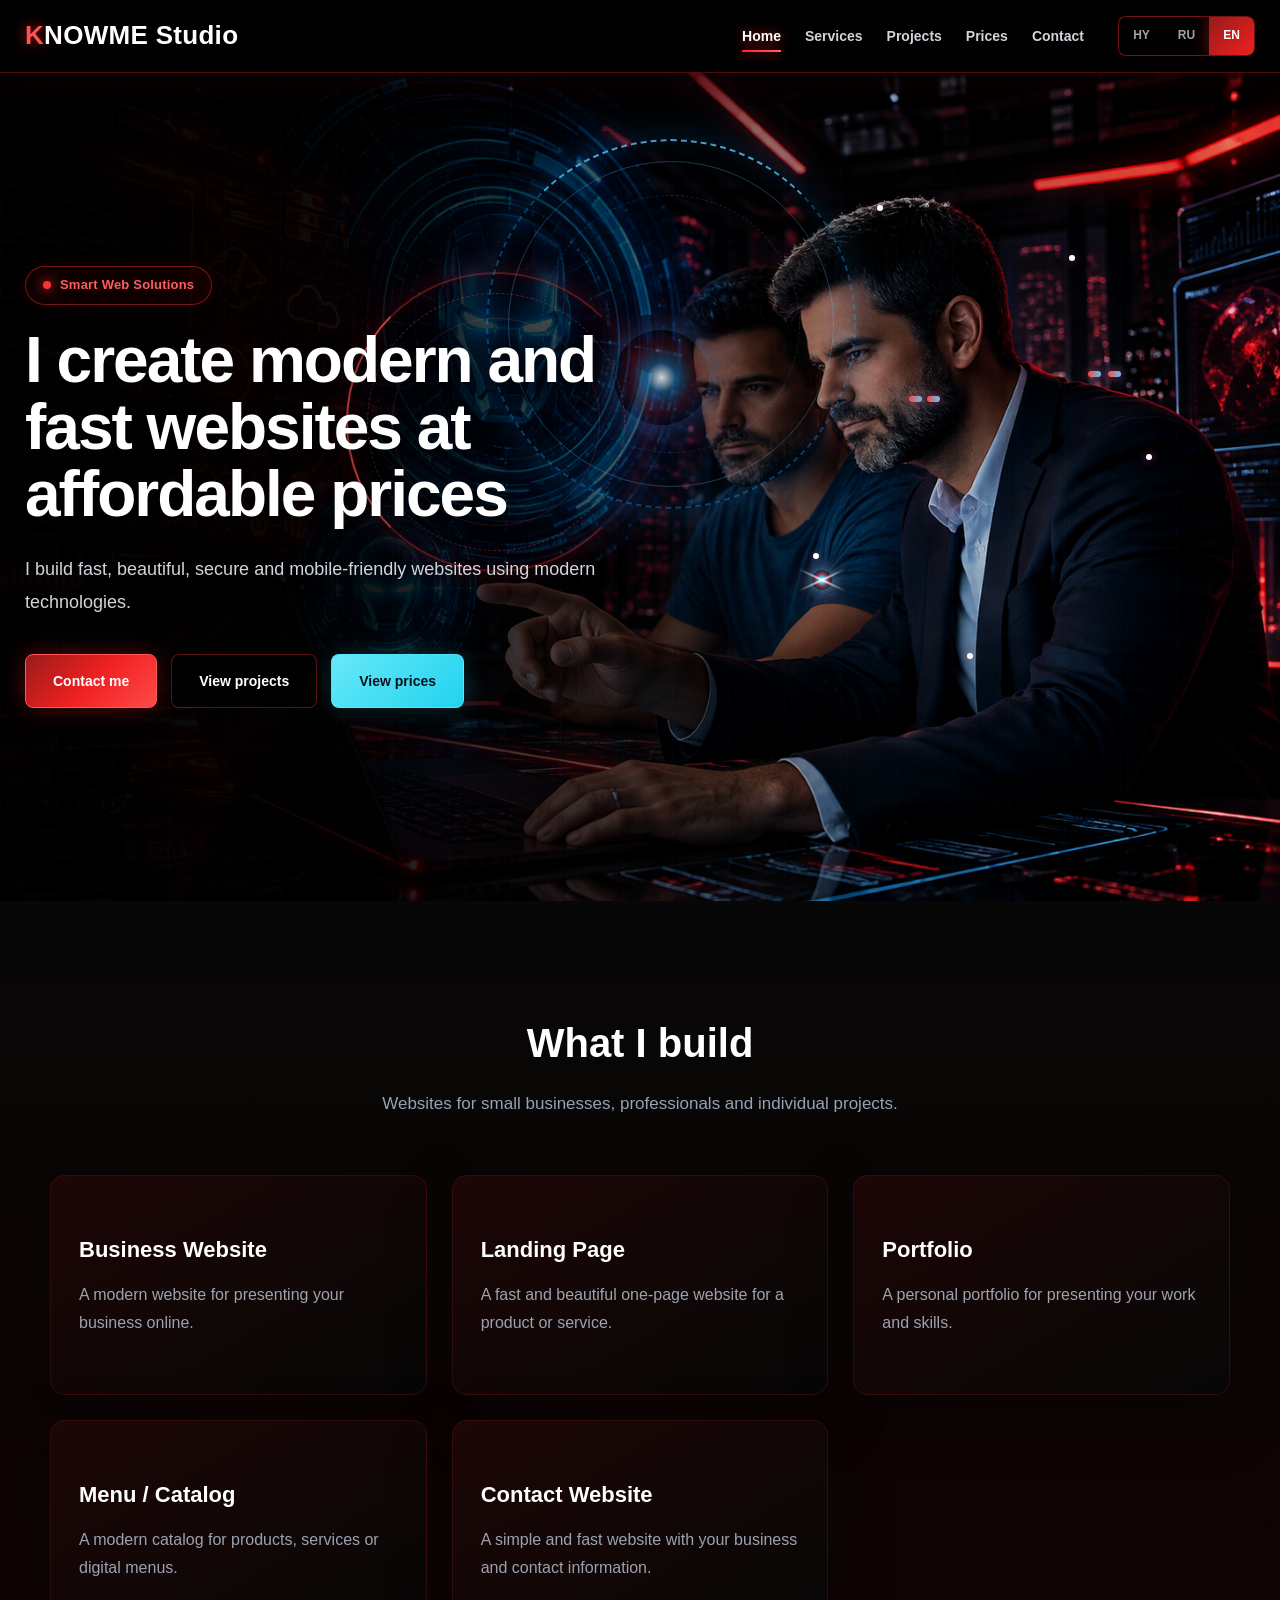
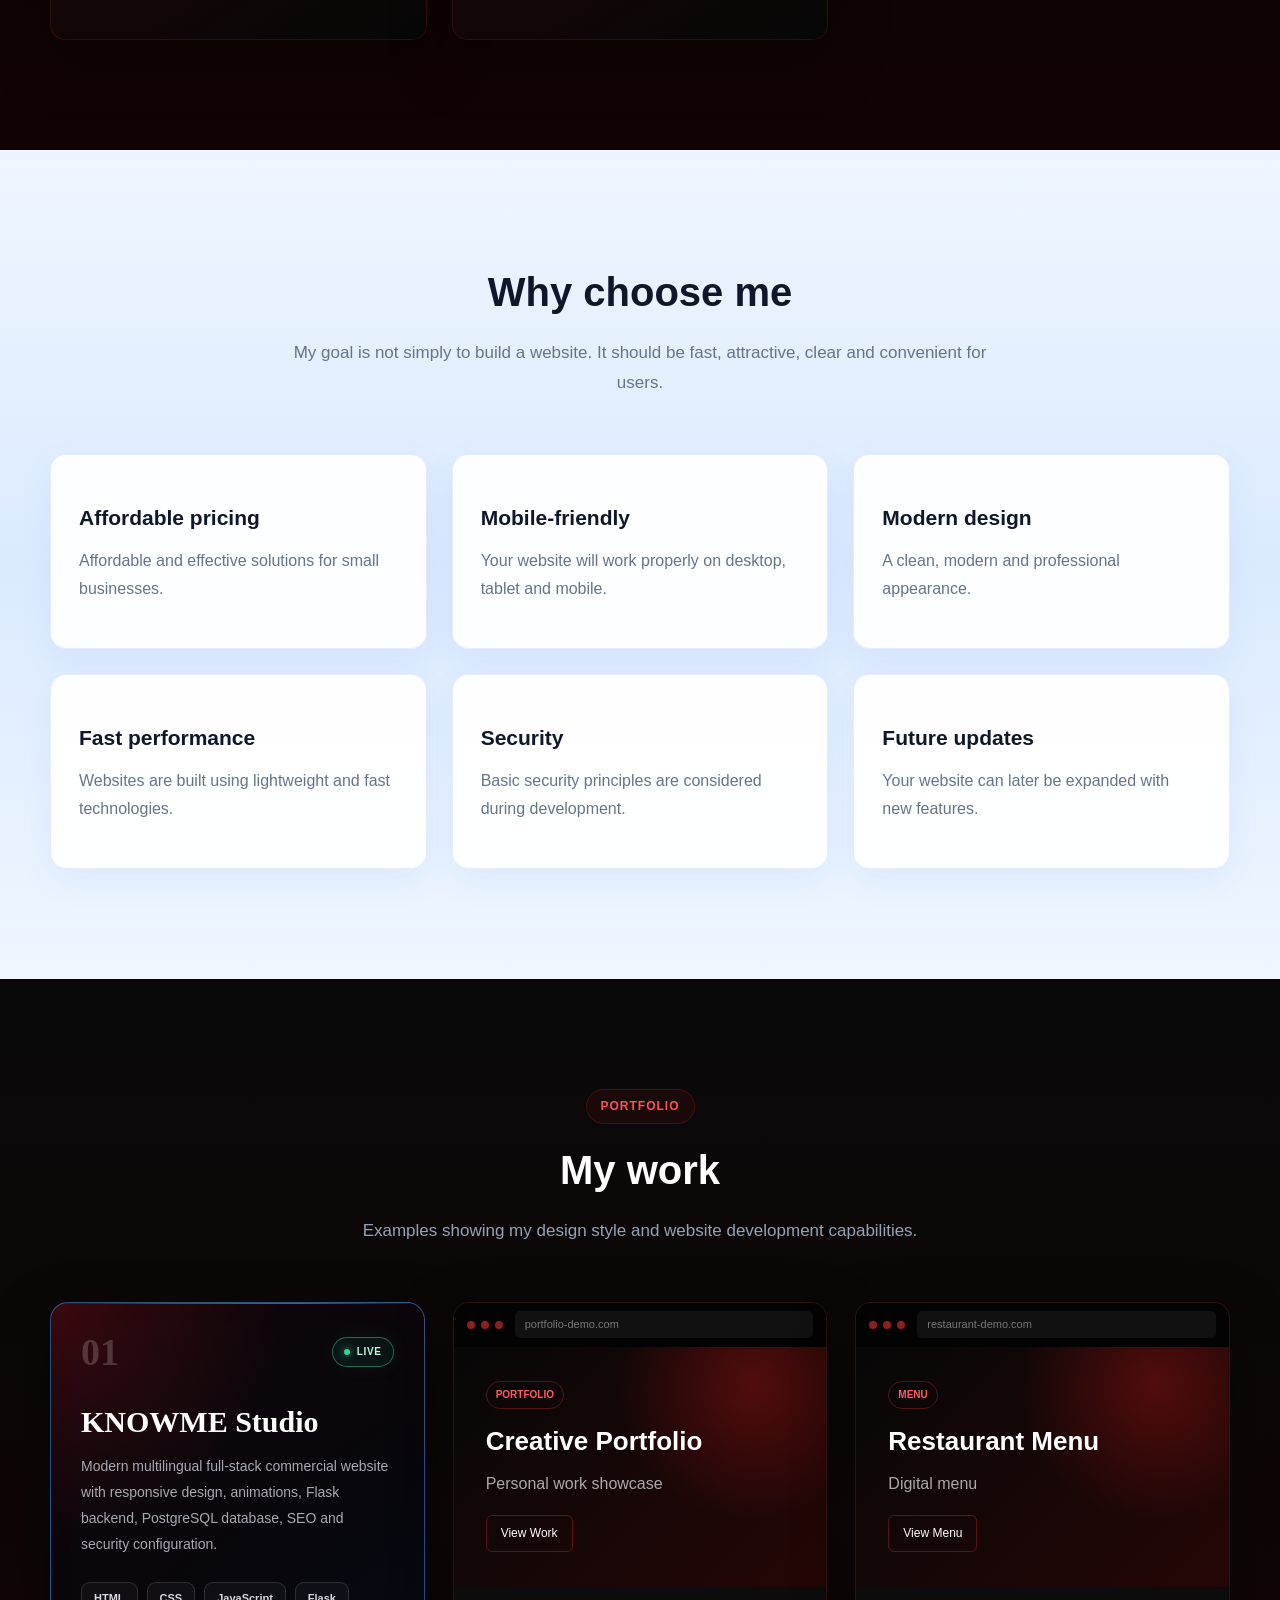
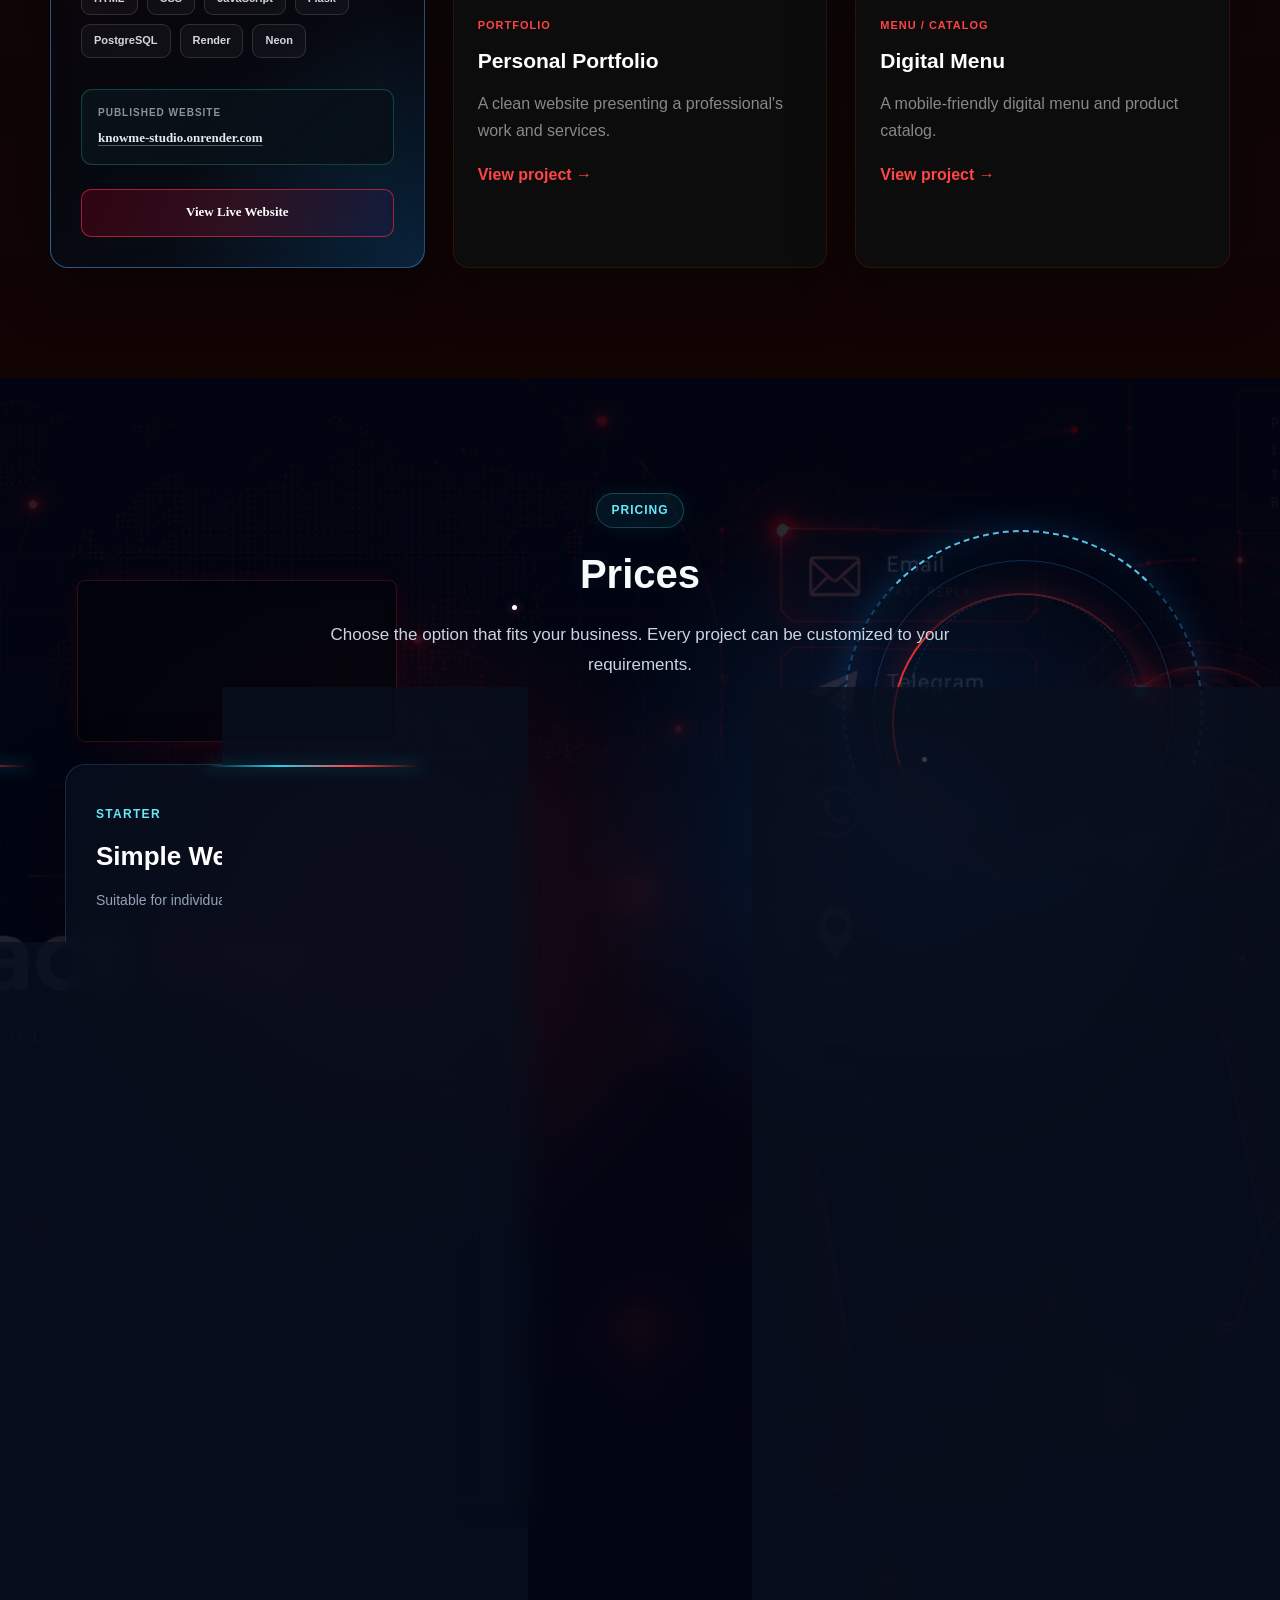
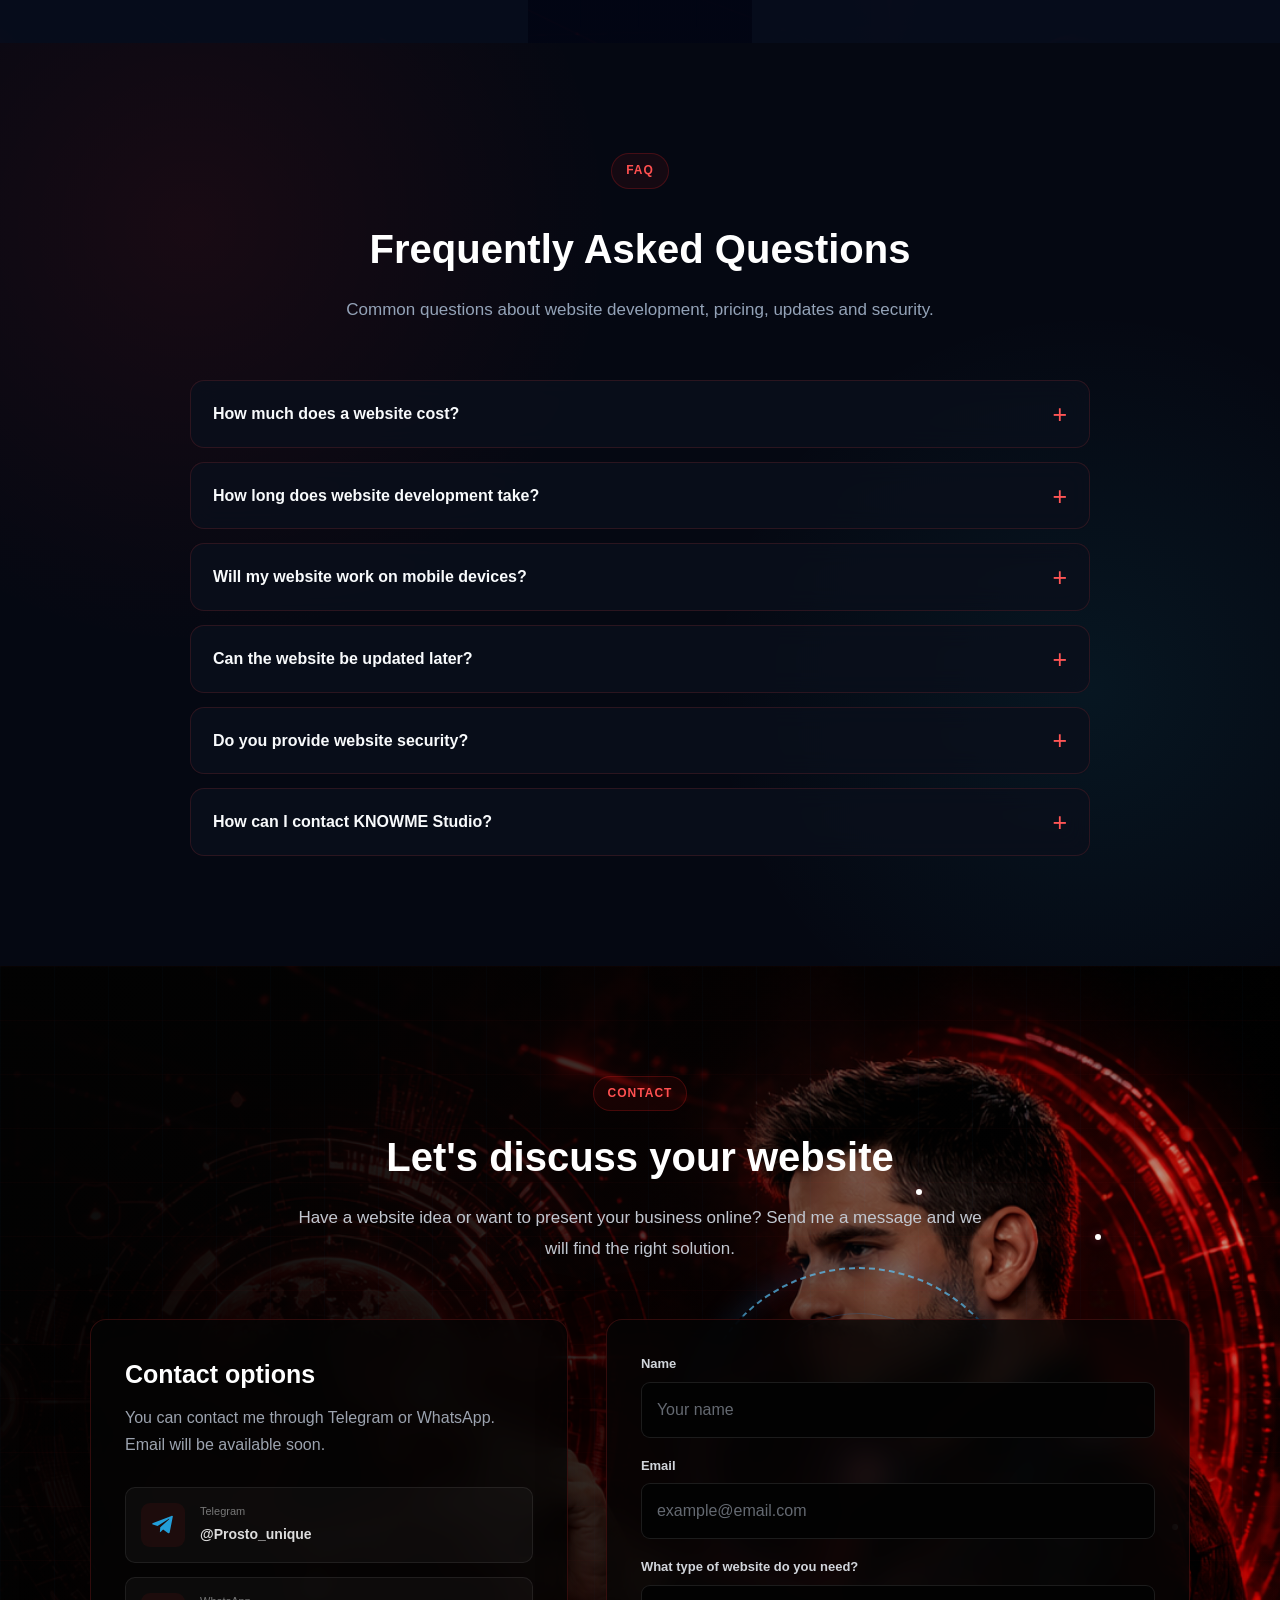
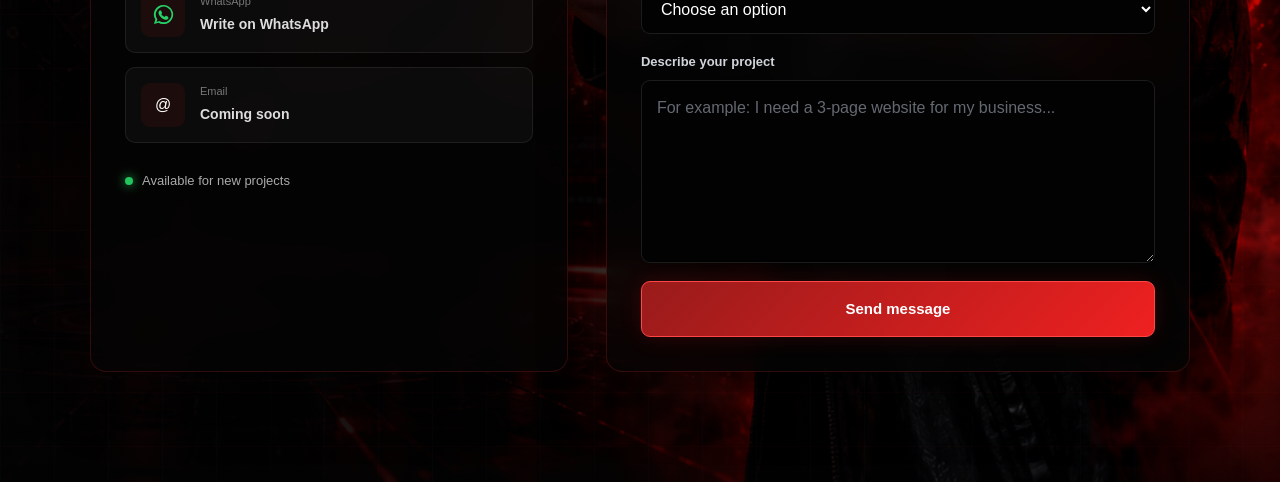
==== commit bbaa3035: "Update live project card" ====
--- a/index.html
+++ b/index.html
@@ -637,78 +637,84 @@
                  PROJECT 1
             ================================================== -->
 
-            <article class="project-card">
-
-                <div class="browser-window">
-
-                    <div class="browser-top">
-
-                        <div class="browser-dots">
-
-                            <span></span>
-                            <span></span>
-                            <span></span>
-
-                        </div>
-
-
-                        <div class="browser-address">
-                            business-demo.com
-                        </div>
-
-                    </div>
-
-
-                    <div
-                        class="project-preview preview-business"
-                    >
-
-                        <span class="preview-label">
-                            BUSINESS
-                        </span>
-
-                        <h3>
-                            Business Website
-                        </h3>
-
-                        <p>
-                            Modern company website
-                        </p>
-
-                        <div class="fake-button">
-                            Learn More
-                        </div>
-
-                    </div>
-
-                </div>
-
-
-                <div class="project-info">
-
-                    <span class="project-type">
-                        Business Website
-                    </span>
-
-                    <h3>
-                        Փոքր բիզնեսի կայք
-                    </h3>
-
-                    <p>
-                        Ժամանակակից և responsive կայք՝
-                        ծառայությունները ներկայացնելու համար։
-                    </p>
-
-                    <a
-                        href="#"
-                        class="project-link"
-                    >
-                        Դիտել նախագիծը →
-                    </a>
-
-                </div>
-
-            </article>
+           <!-- =================================================
+     PROJECT 1 — KNOWME STUDIO LIVE
+================================================== -->
+
+<article class="project-card project-card-live">
+
+    <div class="live-project-top">
+
+        <span class="live-project-number">
+            01
+        </span>
+
+        <span class="live-project-status">
+            <span class="live-project-dot"></span>
+            LIVE
+        </span>
+
+    </div>
+
+
+    <div class="live-project-body">
+
+        <h3>
+            KNOWME Studio
+        </h3>
+
+        <p class="live-project-description">
+            Modern multilingual full-stack commercial website
+            with responsive design, animations, Flask backend,
+            PostgreSQL database, SEO and security configuration.
+        </p>
+
+
+        <div
+            class="live-project-tech"
+            aria-label="Technologies used"
+        >
+            <span>HTML</span>
+            <span>CSS</span>
+            <span>JavaScript</span>
+            <span>Flask</span>
+            <span>PostgreSQL</span>
+            <span>Render</span>
+            <span>Neon</span>
+        </div>
+
+
+        <a
+            href="https://knowme-studio.onrender.com/"
+            class="live-project-site"
+            target="_blank"
+            rel="noopener noreferrer"
+            aria-label="Open KNOWME Studio live website"
+        >
+
+            <span>
+                PUBLISHED WEBSITE
+            </span>
+
+            <strong>
+                knowme-studio.onrender.com
+            </strong>
+
+        </a>
+
+
+        <a
+            href="https://knowme-studio.onrender.com/"
+            class="project-live-button"
+            target="_blank"
+            rel="noopener noreferrer"
+        >
+            View Live Website
+        </a>
+
+    </div>
+
+</article>
 
 
             <!-- =================================================
--- a/style.css
+++ b/style.css
@@ -7342,4 +7342,500 @@
             0 18px 18px;
     }
 
-}+}
+
+/* =========================================================
+   KNOWME STUDIO — LIVE PROJECT CARD
+========================================================= */
+
+.project-card-live {
+    position: relative;
+
+    min-height: 100%;
+
+    padding:
+        30px;
+
+    display: flex;
+
+    flex-direction: column;
+
+    overflow: hidden;
+
+    background:
+        radial-gradient(
+            circle at 0% 0%,
+            rgba(239, 32, 32, 0.18),
+            transparent 34%
+        ),
+        radial-gradient(
+            circle at 100% 100%,
+            rgba(23, 156, 255, 0.15),
+            transparent 38%
+        ),
+        linear-gradient(
+            145deg,
+            #10050a,
+            #07070d 52%,
+            #07101b
+        );
+
+    border:
+        1px solid
+        rgba(63, 160, 255, 0.50);
+
+    border-radius:
+        18px;
+
+    box-shadow:
+        0 22px 60px
+        rgba(0, 0, 0, 0.42),
+        inset 0 0 40px
+        rgba(255, 30, 50, 0.025);
+}
+
+
+.project-card-live::before {
+    content: "";
+
+    position: absolute;
+
+    top: 0;
+    left: 0;
+
+    width: 100%;
+    height: 1px;
+
+    background:
+        linear-gradient(
+            90deg,
+            transparent,
+            rgba(255, 55, 75, 0.72),
+            rgba(76, 170, 255, 0.72),
+            transparent
+        );
+
+    opacity: 0.80;
+}
+
+
+.project-card-live:hover {
+    transform:
+        translateY(-9px);
+
+    border-color:
+        rgba(85, 175, 255, 0.76);
+
+    box-shadow:
+        0 30px 75px
+        rgba(0, 0, 0, 0.52),
+        0 0 32px
+        rgba(239, 32, 32, 0.07),
+        0 0 32px
+        rgba(23, 156, 255, 0.07);
+}
+
+
+.live-project-top {
+    position: relative;
+
+    z-index: 2;
+
+    display: flex;
+
+    align-items: center;
+
+    justify-content:
+        space-between;
+
+    gap: 18px;
+
+    margin-bottom:
+        34px;
+}
+
+
+.live-project-number {
+    color:
+        rgba(255, 255, 255, 0.19);
+
+    font-family:
+        Georgia,
+        "Times New Roman",
+        serif;
+
+    font-size:
+        38px;
+
+    font-weight:
+        800;
+
+    line-height:
+        1;
+}
+
+
+.live-project-status {
+    display: inline-flex;
+
+    align-items: center;
+
+    gap: 7px;
+
+    padding:
+        6px 11px;
+
+    color:
+        #b7ffe0;
+
+    background:
+        rgba(16, 185, 129, 0.08);
+
+    border:
+        1px solid
+        rgba(52, 211, 153, 0.48);
+
+    border-radius:
+        999px;
+
+    font-size:
+        10px;
+
+    font-weight:
+        900;
+
+    letter-spacing:
+        0.7px;
+
+    box-shadow:
+        0 0 20px
+        rgba(52, 211, 153, 0.07);
+}
+
+
+.live-project-dot {
+    width: 6px;
+    height: 6px;
+
+    border-radius:
+        50%;
+
+    background:
+        #34d399;
+
+    box-shadow:
+        0 0 9px
+        rgba(52, 211, 153, 0.95);
+}
+
+
+.live-project-body {
+    position: relative;
+
+    z-index: 2;
+
+    display: flex;
+
+    flex-direction: column;
+
+    flex: 1;
+}
+
+
+.live-project-body h3 {
+    margin:
+        0 0 15px;
+
+    color:
+        white;
+
+    font-family:
+        Georgia,
+        "Times New Roman",
+        serif;
+
+    font-size:
+        30px;
+
+    line-height:
+        1.15;
+}
+
+
+.live-project-description {
+    margin-bottom:
+        24px !important;
+
+    color:
+        #a9a9b3 !important;
+
+    font-size:
+        14px;
+
+    line-height:
+        1.85 !important;
+}
+
+
+.live-project-tech {
+    display: flex;
+
+    flex-wrap: wrap;
+
+    gap: 9px;
+
+    margin-bottom:
+        31px;
+}
+
+
+.live-project-tech span {
+    padding:
+        7px 12px;
+
+    color:
+        #d5d6df;
+
+    background:
+        rgba(255, 255, 255, 0.035);
+
+    border:
+        1px solid
+        rgba(255, 255, 255, 0.13);
+
+    border-radius:
+        9px;
+
+    font-size:
+        11px;
+
+    font-weight:
+        800;
+
+    transition:
+        border-color 0.25s ease,
+        color 0.25s ease,
+        background 0.25s ease,
+        transform 0.25s ease;
+}
+
+
+.live-project-tech span:hover {
+    transform:
+        translateY(-2px);
+
+    color:
+        white;
+
+    background:
+        rgba(255, 255, 255, 0.055);
+
+    border-color:
+        rgba(84, 172, 255, 0.36);
+}
+
+
+.live-project-site {
+    margin-top:
+        auto;
+
+    margin-bottom:
+        24px;
+
+    padding:
+        15px 16px;
+
+    display: block;
+
+    text-decoration:
+        none;
+
+    background:
+        linear-gradient(
+            135deg,
+            rgba(9, 19, 25, 0.93),
+            rgba(8, 16, 24, 0.88)
+        );
+
+    border:
+        1px solid
+        rgba(52, 211, 153, 0.26);
+
+    border-radius:
+        11px;
+
+    transition:
+        transform 0.25s ease,
+        border-color 0.25s ease,
+        box-shadow 0.25s ease;
+}
+
+
+.live-project-site:hover {
+    transform:
+        translateY(-2px);
+
+    border-color:
+        rgba(52, 211, 153, 0.50);
+
+    box-shadow:
+        0 0 22px
+        rgba(52, 211, 153, 0.06);
+}
+
+
+.live-project-site span {
+    display: block;
+
+    margin-bottom:
+        7px;
+
+    color:
+        #8b929c;
+
+    font-size:
+        10px;
+
+    font-weight:
+        900;
+
+    letter-spacing:
+        1px;
+}
+
+
+.live-project-site strong {
+    display: block;
+
+    overflow-wrap:
+        anywhere;
+
+    color:
+        #e7e9ee;
+
+    font-family:
+        Georgia,
+        "Times New Roman",
+        serif;
+
+    font-size:
+        13px;
+
+    text-decoration:
+        underline;
+
+    text-decoration-color:
+        rgba(255, 255, 255, 0.30);
+
+    text-underline-offset:
+        3px;
+}
+
+
+.project-live-button {
+    min-height:
+        48px;
+
+    padding:
+        0 18px;
+
+    display: inline-flex;
+
+    align-items: center;
+
+    justify-content: center;
+
+    color:
+        white;
+
+    text-decoration:
+        none;
+
+    background:
+        linear-gradient(
+            110deg,
+            rgba(85, 0, 20, 0.52),
+            rgba(75, 18, 36, 0.58),
+            rgba(28, 26, 70, 0.48)
+        );
+
+    border:
+        1px solid
+        rgba(255, 45, 70, 0.60);
+
+    border-radius:
+        10px;
+
+    font-family:
+        Georgia,
+        "Times New Roman",
+        serif;
+
+    font-size:
+        13px;
+
+    font-weight:
+        800;
+
+    transition:
+        transform 0.25s ease,
+        box-shadow 0.25s ease,
+        border-color 0.25s ease;
+}
+
+
+.project-live-button:hover {
+    transform:
+        translateY(-2px);
+
+    border-color:
+        rgba(255, 82, 102, 0.90);
+
+    box-shadow:
+        0 0 25px
+        rgba(239, 32, 32, 0.12);
+}
+
+
+@media (max-width: 700px) {
+
+    .project-card-live {
+        padding:
+            25px 21px;
+    }
+
+
+    .live-project-number {
+        font-size:
+            32px;
+    }
+
+
+    .live-project-body h3 {
+        font-size:
+            26px;
+    }
+
+
+    .live-project-description {
+        font-size:
+            13px;
+    }
+
+
+    .live-project-tech {
+        gap:
+            7px;
+    }
+
+
+    .live-project-tech span {
+        padding:
+            6px 9px;
+
+        font-size:
+            10px;
+    }
+
+}
+
